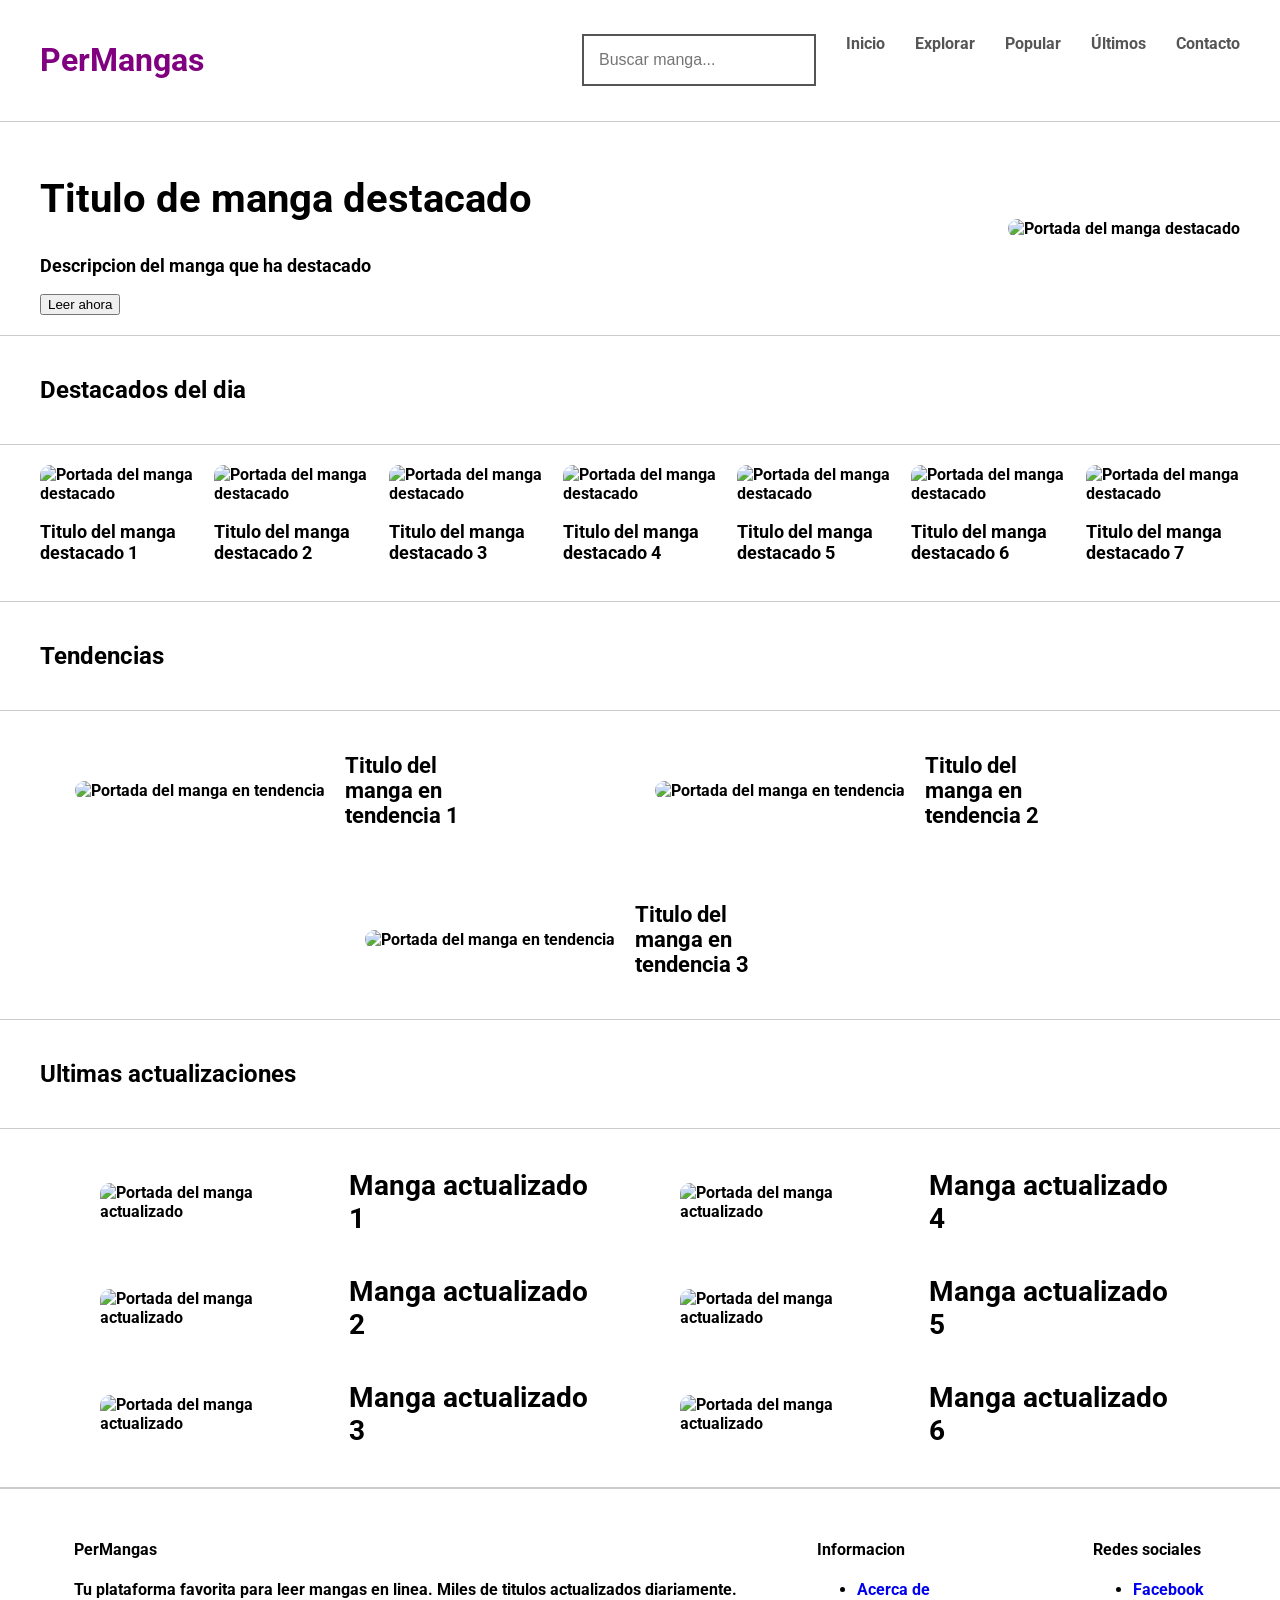
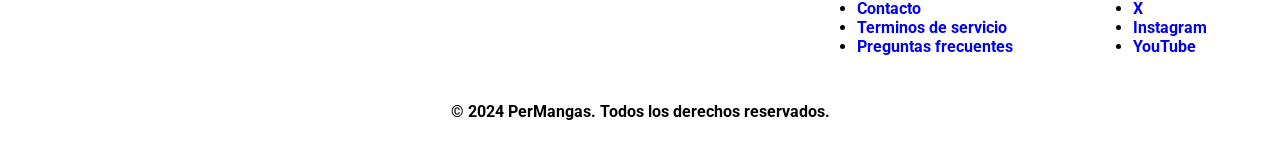
==== index.html @ 2a85d7c9 "initial commit" ====
<!DOCTYPE html>
<html lang="en">
<head>
    <meta charset="UTF-8">
    <meta name="viewport" content="width=device-width, initial-scale=1.0">
    <title>PerMangas</title>
    <link rel="stylesheet" href="style.css">
    <link rel="preconnect" href="https://fonts.googleapis.com">
    <link rel="preconnect" href="https://fonts.gstatic.com" crossorigin>
    <link href="https://fonts.googleapis.com/css2?family=Roboto:ital,wght@0,100..900;1,100..900&display=swap" rel="stylesheet">
</head>
<body>
    <header>
        <div>
            <h1>
                <a href="index.html">PerMangas</a>
            </h1>
        </div>
        <div>
            <nav style="text-align: right;">
                <ul>
                <li><input type="text" placeholder="Buscar manga..."></li>
                <li><a href="index.html">Inicio</a></li>
                <li><a href="explorar.html">Explorar</a></li>
                <li><a href="popular.html">Popular</a></li>
                <li><a href="ultimos.html">Últimos</a></li>
                <li><a href="contacto.html">Contacto</a></li>
            </ul>
        </nav>
    </div>
</header>

<main>

<section class="destacado">
    <div class="destacado-texto">
        <h2>Titulo de manga destacado</h2>
        <p>Descripcion del manga que ha destacado</p>
        <button>Leer ahora</button>
    </div>
    <div class="destacado-imagen">
        <img src="https://imagizer.imageshack.com/img921/3052/houcKw.jpg" alt="Portada del manga destacado">
    </div>
</section>

<section class="destacados-del-dia">
    <div>
        <h2>Destacados del dia</h2>
    </div>
</section>

<section class="mas-destacados">
    <div class="tarjeta-de-manga-destacado">
        <div class="portada-de-manga-destacado">
            <img src="https://imagizer.imageshack.com/img921/3052/houcKw.jpg" alt="Portada del manga destacado">
        </div>
        <div class="titulo-de-manga-destacado">
            <h3>Titulo del manga destacado 1</h3>
        </div>
    </div>
    <div class="tarjeta-de-manga-destacado">
        <div class="portada-de-manga-destacado">
            <img src="https://imagizer.imageshack.com/img921/3052/houcKw.jpg" alt="Portada del manga destacado">
        </div>
        <div class="titulo-de-manga-destacado">
            <h3>Titulo del manga destacado 2</h3>
        </div>
    </div>
    <div class="tarjeta-de-manga-destacado">
        <div class="portada-de-manga-destacado">
            <img src="https://imagizer.imageshack.com/img921/3052/houcKw.jpg" alt="Portada del manga destacado">
        </div>
        <div class="titulo-de-manga-destacado">
            <h3>Titulo del manga destacado 3</h3>
        </div>
    </div>
    <div class="tarjeta-de-manga-destacado">
        <div class="portada-de-manga-destacado">
            <img src="https://imagizer.imageshack.com/img921/3052/houcKw.jpg" alt="Portada del manga destacado">
        </div>
        <div class="titulo-de-manga-destacado">
            <h3>Titulo del manga destacado 4</h3>
        </div>
    </div>
    <div class="tarjeta-de-manga-destacado">
        <div class="portada-de-manga-destacado">
            <img src="https://imagizer.imageshack.com/img921/3052/houcKw.jpg" alt="Portada del manga destacado">
        </div>
        <div class="titulo-de-manga-destacado">
            <h3>Titulo del manga destacado 5</h3>
        </div>
    </div>
    <div class="tarjeta-de-manga-destacado">
        <div class="portada-de-manga-destacado">
            <img src="https://imagizer.imageshack.com/img921/3052/houcKw.jpg" alt="Portada del manga destacado">
        </div>
        <div class="titulo-de-manga-destacado">
            <h3>Titulo del manga destacado 6</h3>
        </div>
    </div>
    <div class="tarjeta-de-manga-destacado">
        <div class="portada-de-manga-destacado">
            <img src="https://imagizer.imageshack.com/img921/3052/houcKw.jpg" alt="Portada del manga destacado">
        </div>
        <div class="titulo-de-manga-destacado">
            <h3>Titulo del manga destacado 7</h3>
        </div>
    </div>
</section>

<section class="tendencias">
    <div>
        <h2>Tendencias</h2>
    </div>
</section>

<section class="mangas-en-tendencia">
    <div class="tarjeta-de-manga-tendencia">
        <div class="portada-de-manga-tendencia">
            <img src="https://imagizer.imageshack.com/img921/3052/houcKw.jpg" alt="Portada del manga en tendencia">
        </div>
        <div class="titulo-de-manga-tendencia">
            <h3>Titulo del manga en tendencia 1</h3>
        </div>
    </div>
    <div class="tarjeta-de-manga-tendencia">
        <div class="portada-de-manga-tendencia">
            <img src="https://imagizer.imageshack.com/img921/3052/houcKw.jpg" alt="Portada del manga en tendencia">
        </div>
        <div class="titulo-de-manga-tendencia">
            <h3>Titulo del manga en tendencia 2</h3>
        </div>
    </div>
    <div class="tarjeta-de-manga-tendencia">
        <div class="portada-de-manga-tendencia">
            <img src="https://imagizer.imageshack.com/img921/3052/houcKw.jpg" alt="Portada del manga en tendencia">
        </div>
        <div class="titulo-de-manga-tendencia">
            <h3>Titulo del manga en tendencia 3</h3>
        </div>
    </div>
</section>

<section class="ultimas-actualizaciones">
    <div>
        <h2>Ultimas actualizaciones</h2>
    </div>
</section>

<section class="mangas-actualizados">

    <div class="columna-1">

        <div class="tarjeta-de-manga-actualizado">
            <div class="portada-de-manga-actualizado">
                <img src="https://imagizer.imageshack.com/img921/3052/houcKw.jpg" alt="Portada del manga actualizado">
            </div>

            <div class="titulo-de-manga-actualizado">
                <h3>Manga actualizado 1</h3>
            </div>
        </div>

        <div class="tarjeta-de-manga-actualizado">
            <div class="portada-de-manga-actualizado">
                <img src="https://imagizer.imageshack.com/img921/3052/houcKw.jpg" alt="Portada del manga actualizado">
            </div>

            <div class="titulo-de-manga-actualizado">
                <h3>Manga actualizado 2</h3>
            </div>
        </div>

        <div class="tarjeta-de-manga-actualizado">
            <div class="portada-de-manga-actualizado">
                <img src="https://imagizer.imageshack.com/img921/3052/houcKw.jpg" alt="Portada del manga actualizado">
            </div>

            <div class="titulo-de-manga-actualizado">
                <h3>Manga actualizado 3</h3>
            </div>
        </div>

    </div>

    <div class="columna-2">

        <div class="tarjeta-de-manga-actualizado">
            <div class="portada-de-manga-actualizado">
                <img src="https://imagizer.imageshack.com/img921/3052/houcKw.jpg" alt="Portada del manga actualizado">
            </div>

            <div class="titulo-de-manga-actualizado">
                <h3>Manga actualizado 4</h3>
            </div>
        </div>

        <div class="tarjeta-de-manga-actualizado">
            <div class="portada-de-manga-actualizado">
                <img src="https://imagizer.imageshack.com/img921/3052/houcKw.jpg" alt="Portada del manga actualizado">
            </div>

            <div class="titulo-de-manga-actualizado">
                <h3>Manga actualizado 5</h3>
            </div>
        </div>

        <div class="tarjeta-de-manga-actualizado">
            <div class="portada-de-manga-actualizado">
                <img src="https://imagizer.imageshack.com/img921/3052/houcKw.jpg" alt="Portada del manga actualizado">
            </div>

            <div class="titulo-de-manga-actualizado">
                <h3>Manga actualizado 6</h3>
            </div>
        </div>

    </div>

</section>

</main>

<footer class="footer">

    <div class="footer-contenido">

        <div class="columna-de-footer">
            <div class="footer-logo">
                <h4>PerMangas</h4>
                <p>Tu plataforma favorita para leer mangas en linea. Miles de titulos actualizados diariamente.</p>
            </div>
        </div>

        <div class="columna-de-enlaces">
            <div class="footer-enlaces">
                <h4>Informacion</h4>

                <ul class="contenido-de-footer-1">
                    <li><a href="contacto.html">Acerca de</a></li>
                    <li><a href="contacto.html">Contacto</a></li>
                    <li><a href="#">Terminos de servicio</a></li>
                    <li><a href="#">Preguntas frecuentes</a></li>
                </ul>
            </div>
        </div>

        <div class="columna-de-redes-sociales">
            <div class="footer-redes-sociales">
                <h4>Redes sociales</h4>

                <ul class="contenido-de-footer-2">
                    <li><a href="#">Facebook</a></li>
                    <li><a href="#">X</a></li>
                    <li><a href="#">Instagram</a></li>
                    <li><a href="#">YouTube</a></li>
                </ul>
            </div>
        </div>

    </div>

    <div class="copyright">
        <p>&copy; 2024 PerMangas. Todos los derechos reservados.</p>
    </div>

</footer>
</body>
</html>
---- style.css ----
body {
    margin: 0;

    font-family: "Roboto", sans-serif;
    font-optical-sizing: auto;
    font-weight: 700;
    font-style: normal;
    }

header {
    display: flex;
    justify-content: space-between;
    align-items: center;
    padding: 20px 40px;
    background-color: white;
    border-bottom: 1px solid #ccc;
    }

h1 a {
    text-decoration: none;        
    color: purple;
    margin: 0;
    }

nav ul{
    display: flex;
    gap: 30px;
    list-style: none;
    margin: 0;
    padding: 0;
    }

nav a{
    text-decoration: none;
    color: #555;
    font-weight: bold;
    }

nav a:hover{
    color: purple;
}

.destacado {
    display: flex;
    justify-content: space-between;
    align-items: center;
    padding: 20px 40px;
    border-bottom: 1px solid #ccc;
}

.destacado-texto{
    width: 50%;
}

.destacado-texto h2{
    font-size: 40px;
    color: rgb(0, 0, 0);
}

.destacado-texto p{
    color: black;
    font-size: 18px;
}

.destacado-imagen img{
    width: 300px;
    border-radius: 10px;
}

.destacados-del-dia {
    display: flex;
    padding: 20px 40px;
    border-bottom: 1px solid #ccc;
}

.mas-destacados {
    display: flex;
    justify-content: center;
    gap: 20px;
    padding: 20px 40px;
    border-bottom: 1px solid #ccc;
}

.portada-de-manga-destacado img{
    width: 250px;
    border-radius: 10px;
}

.titulo-de-manga-destacado h3 {
    font-size: 18px;
    color: black;
}

.tarjeta-de-manga-destacado {
    width: 300px;
}

.tendencias {
    display: flex;
    gap: 20px;
    padding: 20px 40px;
    border-bottom: 1px solid #ccc;
}

.mangas-en-tendencia {
    display: flex;
    justify-content: center;
    gap: 30px;
    flex-wrap: wrap;
    padding: 20px;
    border-bottom: 1px solid #ccc;
}

.tarjeta-de-manga-tendencia{
    display: flex;
    align-items: center;
    gap: 20px;
    width: 550px;
}

.portada-de-manga-tendencia img{
    width: 350px;
    border-radius: 10px;
}

.titulo-de-manga-tendencia{
    width: 150px;
}

.titulo-de-manga-tendencia h3{
    font-size: 22px;
}

.ultimas-actualizaciones {
    display: flex;
    gap: 20px;
    padding: 20px 40px;
    border-bottom: 1px solid #ccc;
}

.mangas-actualizados {
    display: flex;
    justify-content: center;
    gap: 80px;
    padding: 40px;
    border-bottom: 1px solid #ccc;
}

.columna-1,
.columna-2 {
    display: flex;
    flex-direction: column;
    gap: 40px;
}

.tarjeta-de-manga-actualizado {
    display: flex;
    align-items: center;
    gap: 20px;
    width: 500px;
}

.portada-de-manga-actualizado img {
    width: 220px;
    border-radius: 10px;
}

.titulo-de-manga-actualizado h3 {
    font-size: 28px;
    margin: 0;
}

footer {
    padding: 30px;
    background-color: white;
    border-top: 1px solid #ccc;
}

.footer-contenido {
    display: flex;
    justify-content: center;
    gap: 80px;
}

.contenido-de-footer-1 a,
.contenido-de-footer-2 a {
    text-decoration: none;
}

.copyright {
    text-align: center;
    margin-top: 30px;
}

.explorar {
    display: flex;
    gap: 20px;
    padding: 20px 40px;
    border-bottom: 1px solid #ccc;
}

.barra-de-filtros {
    display: flex;
    justify-content: space-between;
    align-items: center;
    padding: 20px 40px;
    background-color: white;
    border-bottom: 1px solid #ccc;
}

.filtros ul {
    display: flex;
    align-items: center;
    gap: 20px;
    list-style: none;
    margin: 0;
    padding: 0;
}

.titulo-del-genero h2 {
    display: flex;
    font-size: 28px;
    color: black;
    margin: 0;
    padding: 20px 40px;
}

.mangas-populares {
    display: flex;
    justify-content: center;
    gap: 80px;
    padding: 40px;
    border-bottom: 1px solid #ccc;
}

.columna-1,
.columna-2 {
    display: flex;
    flex-direction: column;
    gap: 40px;
}

.tarjeta-de-manga-popular {
    display: flex;
    align-items: center;
    gap: 20px;
    width: 500px;
    position: relative;
}

.numero-popular {
    position: absolute;
    top: -10px;
    left: -10px;
    width: 40px;
    height: 40px;
    background-color: white;
    border: 2px solid #000;
    border-radius: 50%;
    display: flex;
    justify-content: center;
    align-items: center;

    font-weight: bold;
}

.portada-de-manga-popular img {
    width: 220px;
    border-radius: 10px;
}

.titulo-de-manga-popular h3 {
    font-size: 28px;
    margin: 0;
}

.portada-popular {
    display: flex;
    justify-content: space-between;
    align-items: center;
    padding: 20px 40px;
    background-color: white;
    border-bottom: 1px solid #ccc;

}

.populares {
    display: flex;
    justify-content: center;
    gap: 80px;
    padding: 20px 40px;
    border-bottom: 1px solid #ccc;
}

.titulo-descubrimiento h2 {
    font-size: 28px;
    color: black;
    margin: 0;
    padding: 20px 40px;
}

.titulo-descubrimiento h3 {
    font-size: 28px;
    color: black;
    margin: 0;
    padding: 20px 40px;
}

.descubrimiento {
    display: flex;
    justify-content: center;
    gap: 60px;
    padding: 20px 40px;
}

.columna-de-descubrimiento-1,
.columna-de-descubrimiento-2,
.columna-de-descubrimiento-3,
.columna-de-descubrimiento-4 {
    display: flex;
    flex-direction: column;
    gap: 40px;
}

.tarjeta-de-descubrimiento {
    display: flex;
    flex-direction: column;
    align-items: center;
    gap: 10px;
}

.portada-de-manga-recomendado img {
    width: 300px;
    border-radius: 10px;
}

.titulo-de-recomendado h3 {
    text-align: center;
    font-size: 20px;
    margin: 0;
}

.portada-de-ultimos-agregados {
    display: flex;
    justify-content: space-between;
    align-items: center;
    padding: 20px 40px;
    background-color: white;
    border-bottom: 1px solid #ccc;
}

.barra-de-fechas {
    display: flex;
    justify-content: center;
    align-items: center;
    padding: 20px 40px;
    background-color: white;
    border-bottom: 1px solid #ccc;
}

.mangas-actualizados {
    display: flex;
    justify-content: center;
    gap: 80px;
    padding: 40px;
    border-bottom: 1px solid #ccc;
}

.columna-de-actualizados-1,
.columna-de-actualizados-2 {
    display: flex;
    flex-direction: column;
    gap: 40px;
}

.tarjeta-de-manga-actualizado {
    display: flex;
    align-items: center;
    gap: 20px;
    width: 500px;
    position: relative;
}

.calendario {
    padding: 40px;
    border-bottom: 1px solid #ccc;
}

.calendario h2 {
    margin-bottom: 20px;
}

table {
    width: 100%;
    border-collapse: collapse;
}

th,
td {
    border: 2px solid black;
    padding: 10px;
    text-align: center;
}

th {
    background-color: #f5f5f5;
}

.titulo-de-portada-de-novela {
    display: flex;
    justify-content: space-between;
    align-items: center;
    padding: 20px 40px;
    background-color: white;
    border-bottom: 1px solid #ccc;
}

.novelas-ligeras {
    display: flex;
    justify-content: center;
    gap: 20px;
    padding: 20px 40px;
    border-bottom: 1px solid #ccc;
}

.tarjeta-de-novela {
    width: 300px;
    border-radius: 10px;
}

.portada-de-novela img {
    width: 100%;
    border-radius: 10px;
}

.titulo-de-novela h3 {
    text-align: center;
    font-size: 20px;
    margin: 0;
}

.portada-sobre-la-pagnia {
    padding: 40px;
    border-bottom: 1px solid #ccc;
    background-color: white;
}

.titulo-de-la-portada-sobre-la-pagina h2 {
    font-size: 36px;
    margin-bottom: 10px;
}

.titulo-de-la-portada-sobre-la-pagina h3 {
    font-size: 24px;
    font-weight: normal;
    color: #555;
}

.sobre-la-pagina {
    display: flex;
    justify-content: space-between;
    align-items: flex-start;
    gap: 40px;
    padding: 40px;
    border-bottom: 1px solid #ccc;
}

.texto-sobre-la-pagina {
    width: 70%;
}

.texto-sobre-la-pagina h2 {
    margin-bottom: 20px;
}

.texto-sobre-la-pagina p {
    line-height: 1.8;
    font-size: 18px;
}

.razon-de-la-pagina {
    width: 30%;
    border: 2px solid #ccc;
    padding: 20px;
    background-color: white;
}

.razon-de-la-pagina h2 {
    margin-bottom: 20px;
}

.razon-de-la-pagina ul {
    padding-left: 20px;
}

.razon-de-la-pagina li {
    margin-bottom: 10px;
}

.contacto {
    max-width: 900px;
    margin: 40px auto;
    padding: 40px;
    border: 1px solid #ccc;
    background-color: white;
}

.contacto h2 {
    text-align: center;
    margin-bottom: 40px;
}

/* tarjetas superiores */

.informacion-contacto {
    display: flex;
    justify-content: space-between;
    gap: 40px;
    margin-bottom: 40px;
}

.tarjeta-contacto {
    flex: 1;
    border: 2px solid #555;
    padding: 20px;
}

/* formulario */

.formulario-contacto {
    display: flex;
    flex-direction: column;
    gap: 30px;
}

.fila-formulario {
    display: flex;
    gap: 30px;
}

.grupo-input {
    display: flex;
    flex-direction: column;
    gap: 10px;
    flex: 1;
}

input,
select,
textarea {
    padding: 15px;
    border: 2px solid #555;
    font-size: 16px;
}

textarea {
    height: 250px;
    resize: none;
}
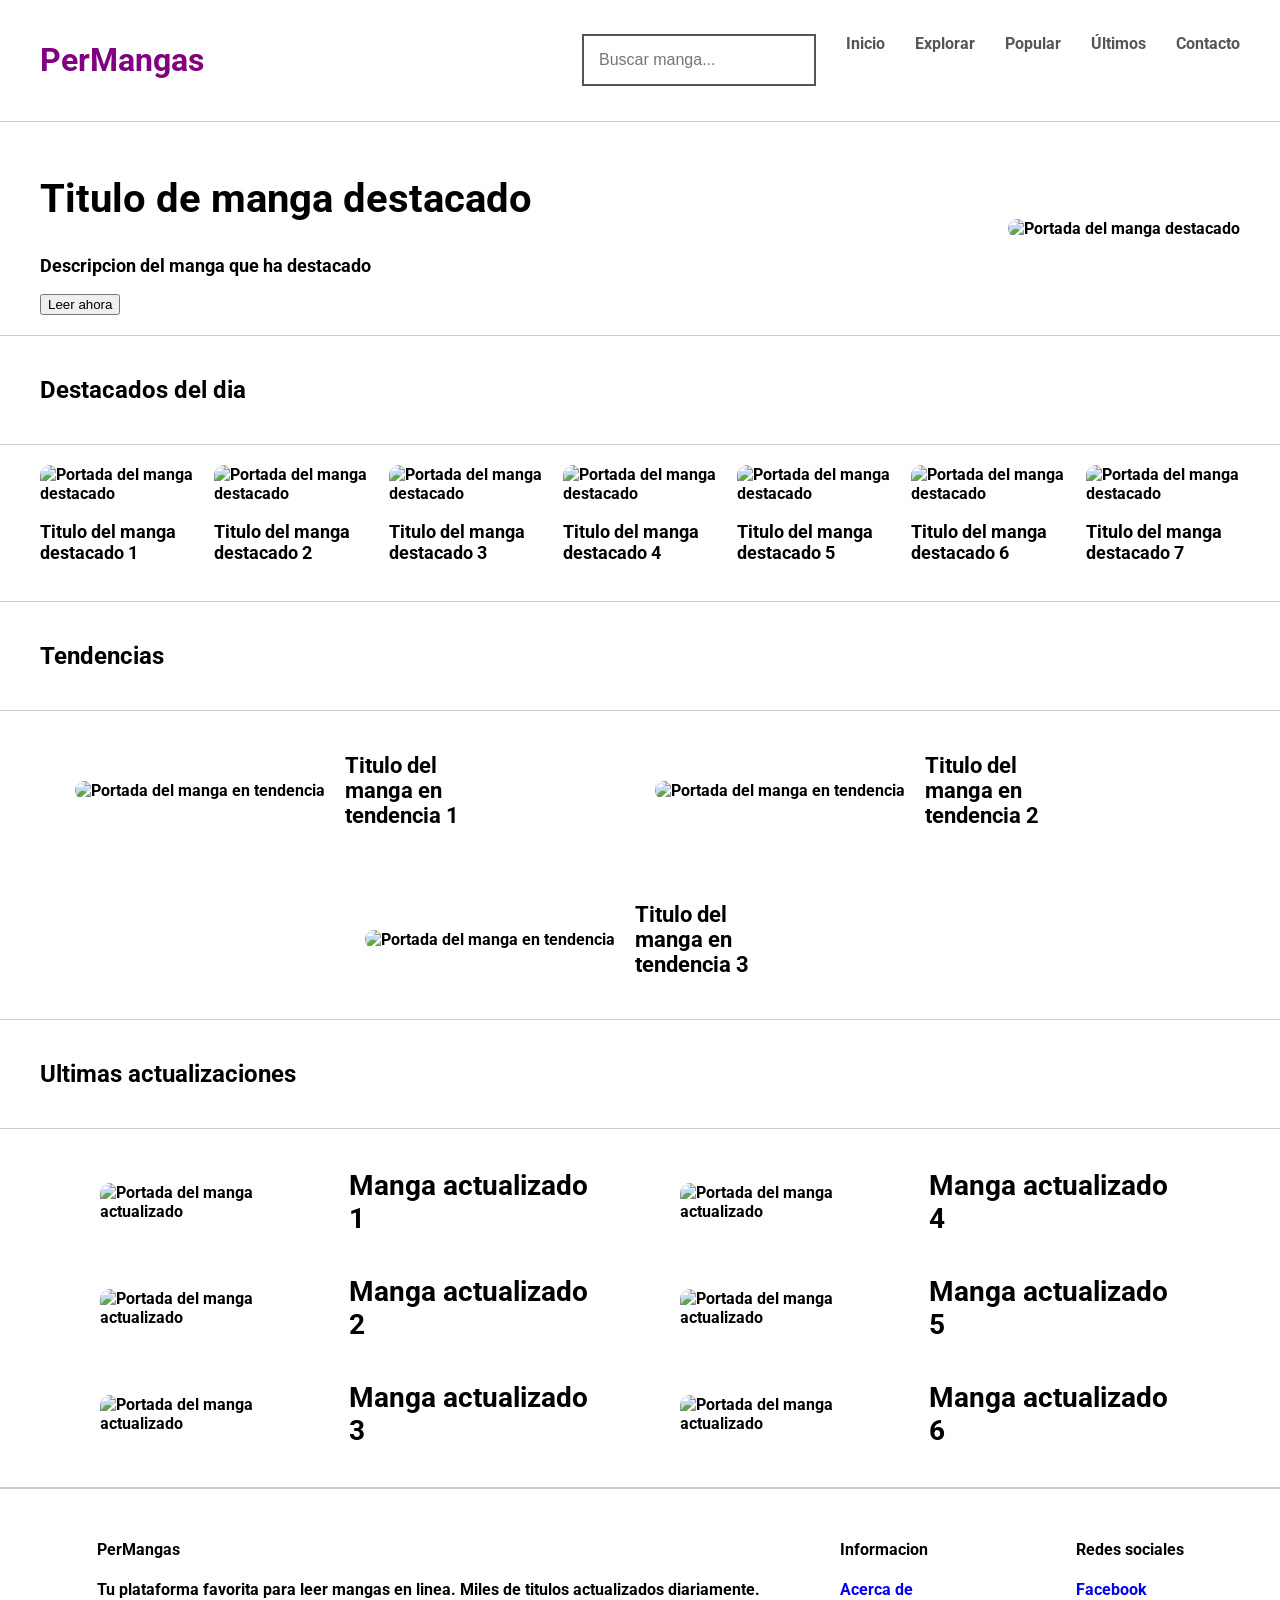
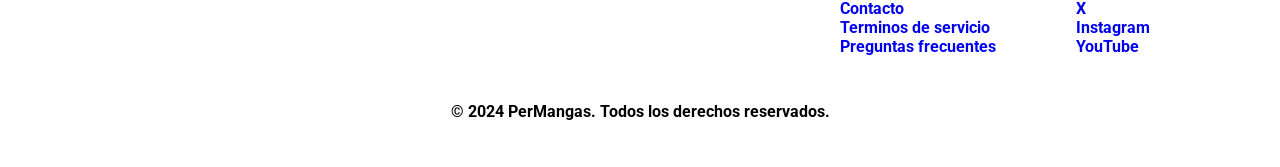
==== commit 57a36b30: "initial commit" ====
--- a/index.html
+++ b/index.html
@@ -1,5 +1,5 @@
 <!DOCTYPE html>
-<html lang="en">
+<html lang="es">
 <head>
     <meta charset="UTF-8">
     <meta name="viewport" content="width=device-width, initial-scale=1.0">
--- a/style.css
+++ b/style.css
@@ -180,7 +180,15 @@
     display: flex;
     justify-content: center;
     gap: 80px;
-}
+    list-style: none;
+}
+
+.contenido-de-footer-1,
+.contenido-de-footer-2 {
+    list-style: none;
+    padding: 0;
+}
+
 
 .contenido-de-footer-1 a,
 .contenido-de-footer-2 a {
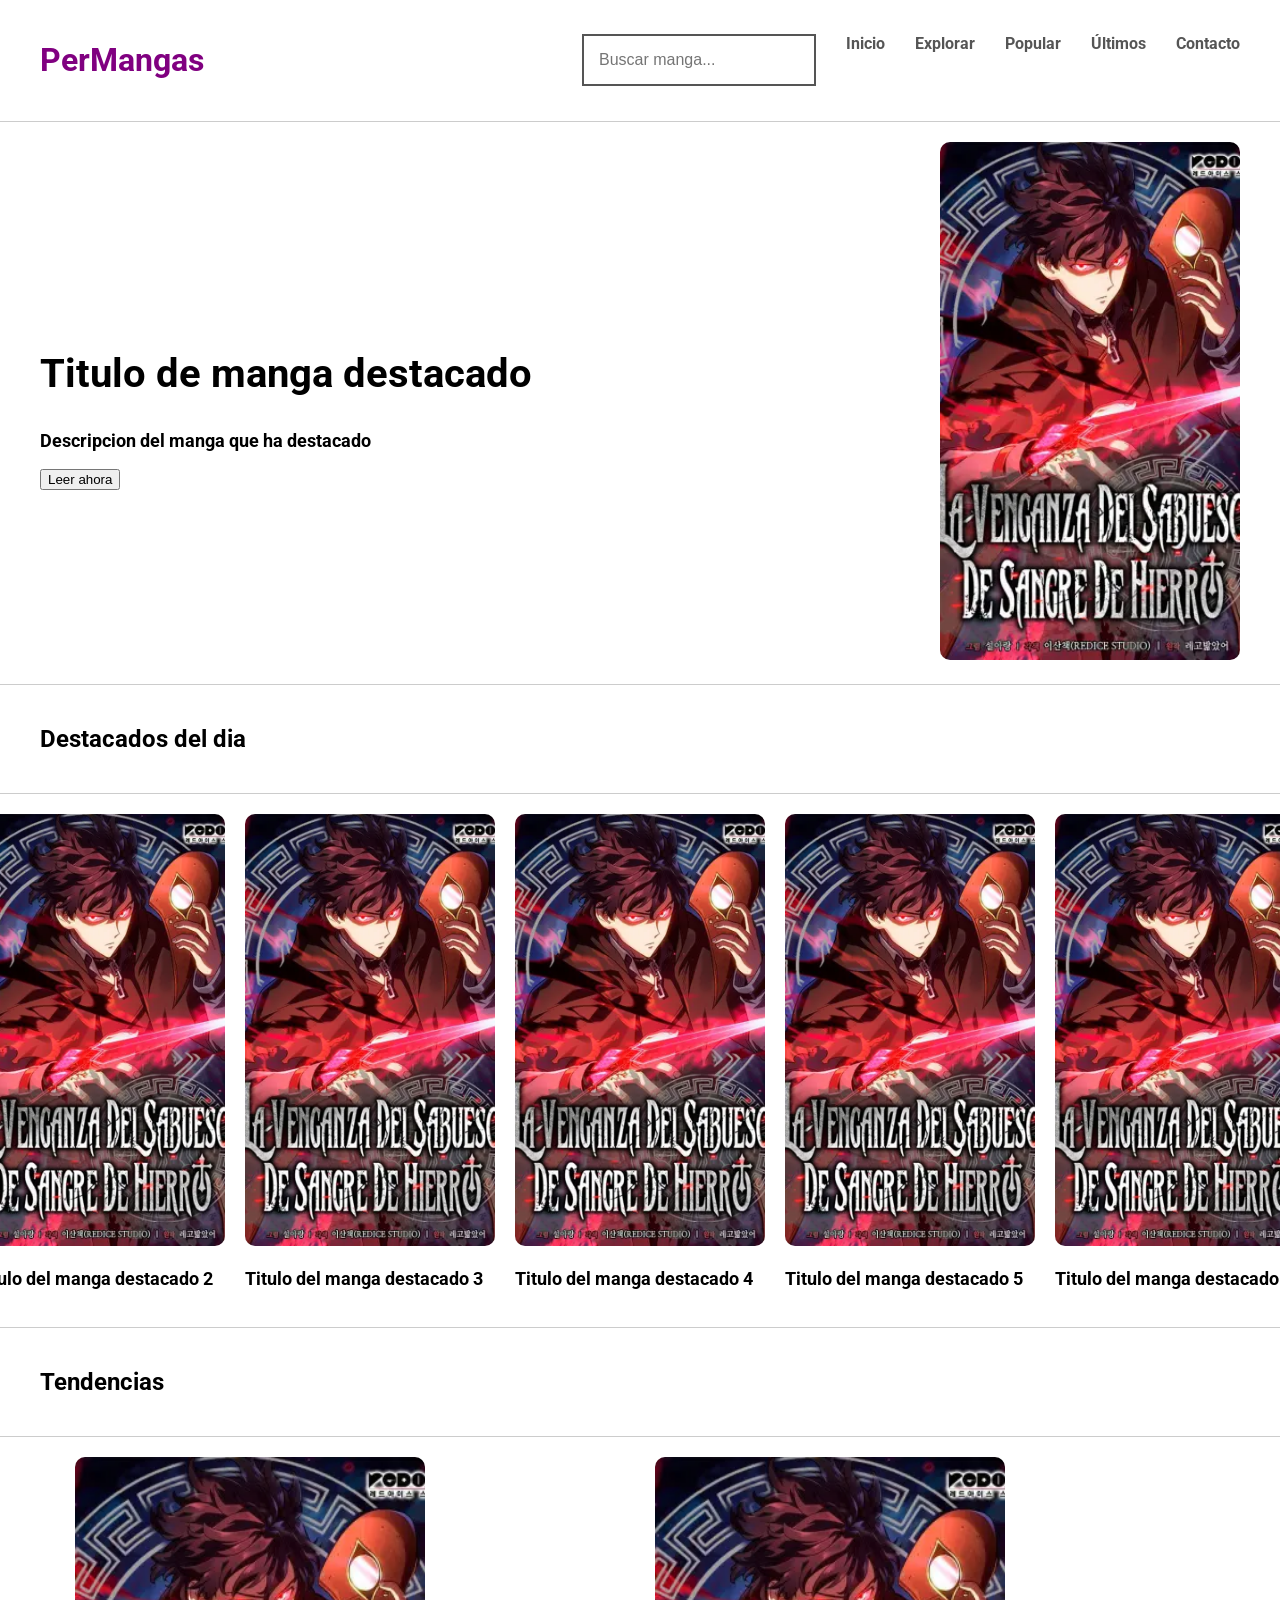
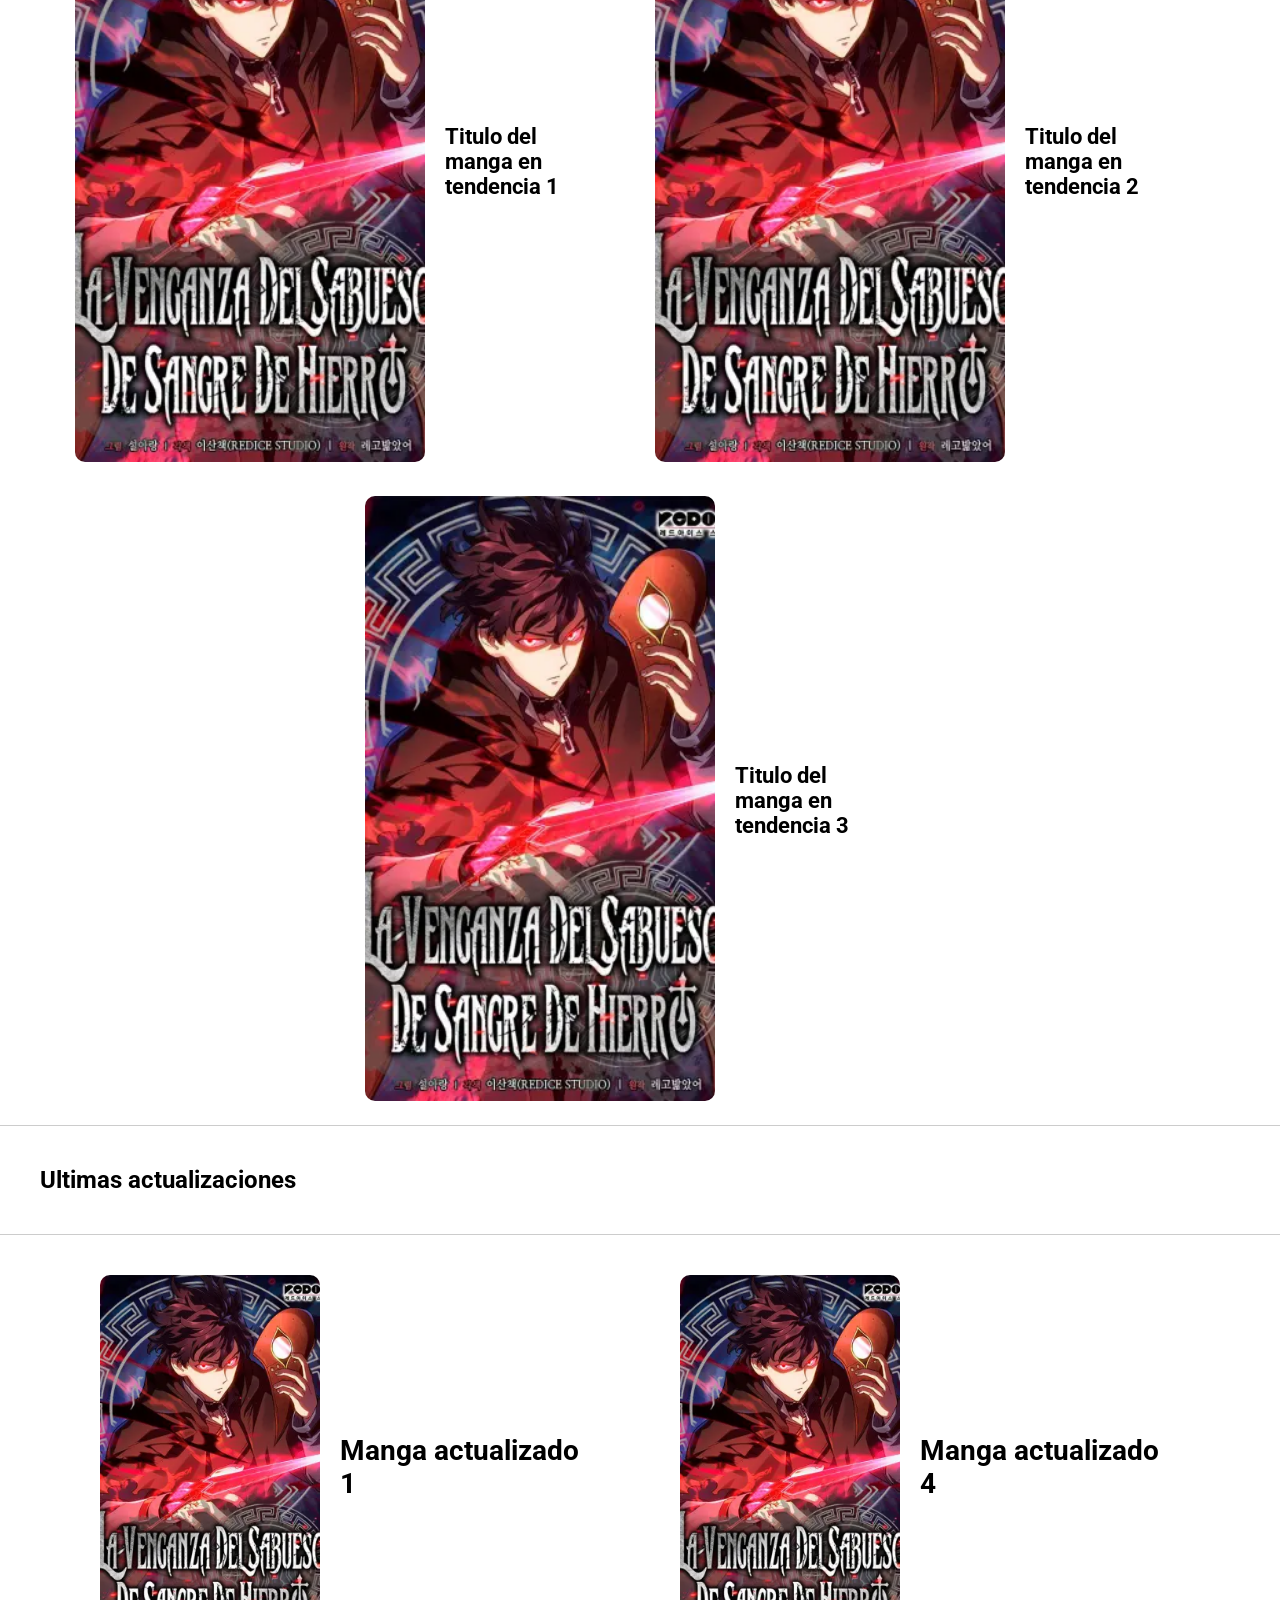
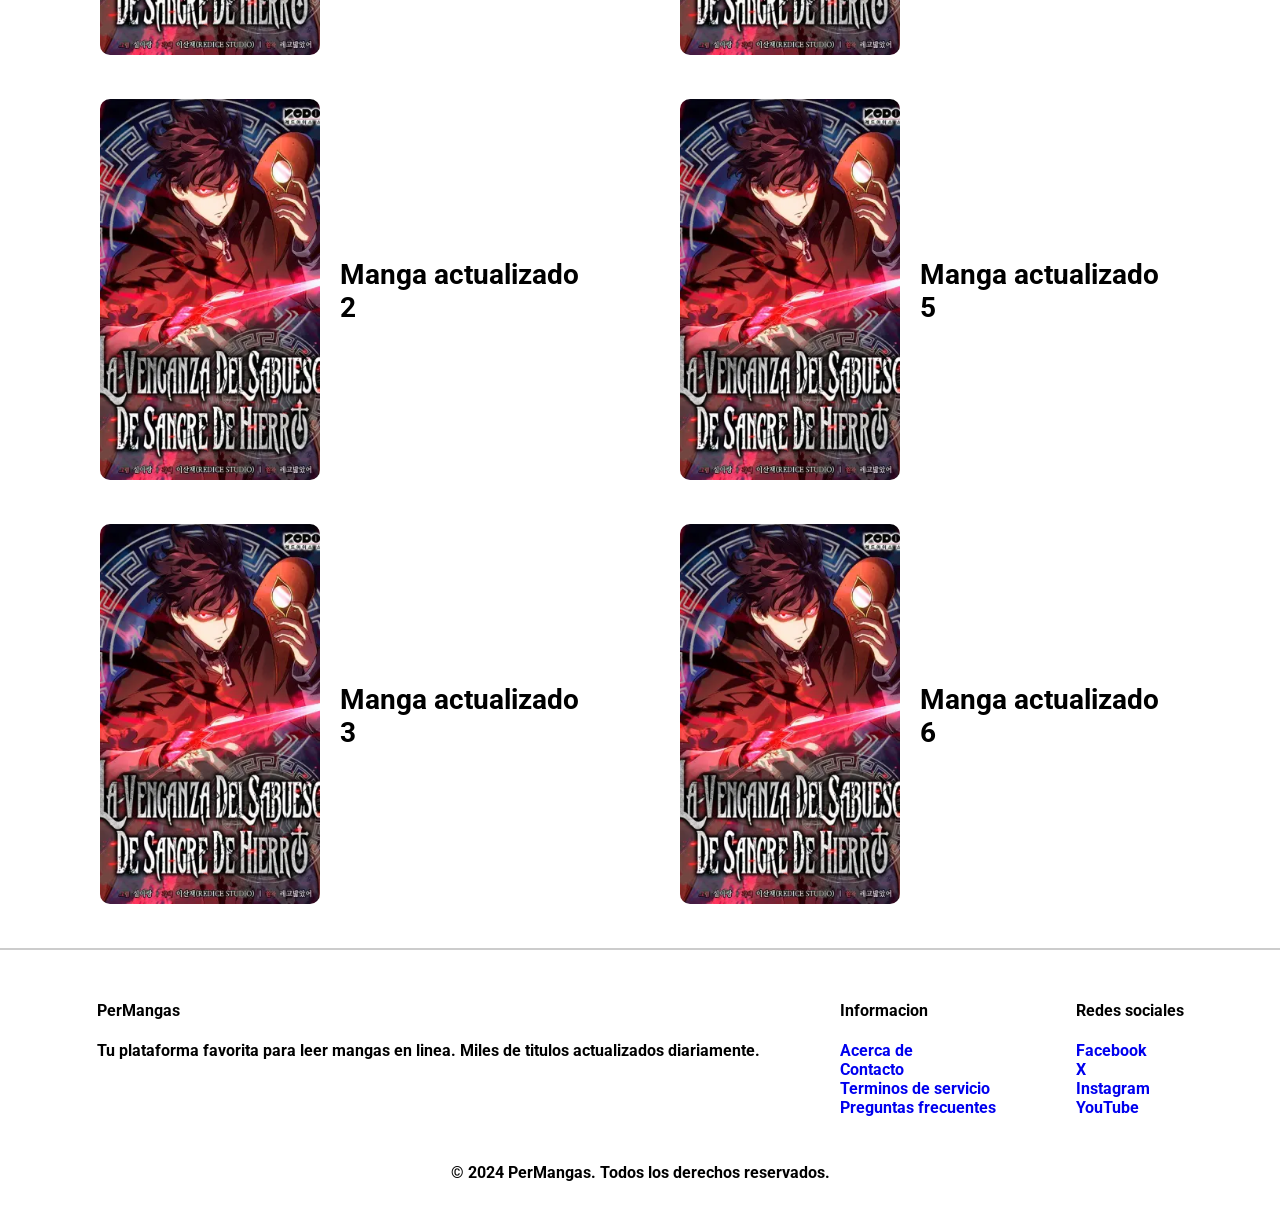
==== commit 744ccc98: "initial commit" ====
--- a/index.html
+++ b/index.html
@@ -4,7 +4,7 @@
     <meta charset="UTF-8">
     <meta name="viewport" content="width=device-width, initial-scale=1.0">
     <title>PerMangas</title>
-    <link rel="stylesheet" href="style.css">
+    <link rel="stylesheet" href="style/style.css">
     <link rel="preconnect" href="https://fonts.googleapis.com">
     <link rel="preconnect" href="https://fonts.gstatic.com" crossorigin>
     <link href="https://fonts.googleapis.com/css2?family=Roboto:ital,wght@0,100..900;1,100..900&display=swap" rel="stylesheet">
@@ -39,7 +39,7 @@
         <button>Leer ahora</button>
     </div>
     <div class="destacado-imagen">
-        <img src="https://imagizer.imageshack.com/img921/3052/houcKw.jpg" alt="Portada del manga destacado">
+        <img src="imagenes/vikir.webp" alt="Portada del manga destacado">
     </div>
 </section>
 
@@ -52,7 +52,7 @@
 <section class="mas-destacados">
     <div class="tarjeta-de-manga-destacado">
         <div class="portada-de-manga-destacado">
-            <img src="https://imagizer.imageshack.com/img921/3052/houcKw.jpg" alt="Portada del manga destacado">
+            <img src="imagenes/vikir.webp" alt="Portada del manga destacado">
         </div>
         <div class="titulo-de-manga-destacado">
             <h3>Titulo del manga destacado 1</h3>
@@ -60,7 +60,7 @@
     </div>
     <div class="tarjeta-de-manga-destacado">
         <div class="portada-de-manga-destacado">
-            <img src="https://imagizer.imageshack.com/img921/3052/houcKw.jpg" alt="Portada del manga destacado">
+            <img src="imagenes/vikir.webp" alt="Portada del manga destacado">
         </div>
         <div class="titulo-de-manga-destacado">
             <h3>Titulo del manga destacado 2</h3>
@@ -68,7 +68,7 @@
     </div>
     <div class="tarjeta-de-manga-destacado">
         <div class="portada-de-manga-destacado">
-            <img src="https://imagizer.imageshack.com/img921/3052/houcKw.jpg" alt="Portada del manga destacado">
+            <img src="imagenes/vikir.webp" alt="Portada del manga destacado">
         </div>
         <div class="titulo-de-manga-destacado">
             <h3>Titulo del manga destacado 3</h3>
@@ -76,7 +76,7 @@
     </div>
     <div class="tarjeta-de-manga-destacado">
         <div class="portada-de-manga-destacado">
-            <img src="https://imagizer.imageshack.com/img921/3052/houcKw.jpg" alt="Portada del manga destacado">
+            <img src="imagenes/vikir.webp" alt="Portada del manga destacado">
         </div>
         <div class="titulo-de-manga-destacado">
             <h3>Titulo del manga destacado 4</h3>
@@ -84,7 +84,7 @@
     </div>
     <div class="tarjeta-de-manga-destacado">
         <div class="portada-de-manga-destacado">
-            <img src="https://imagizer.imageshack.com/img921/3052/houcKw.jpg" alt="Portada del manga destacado">
+            <img src="imagenes/vikir.webp" alt="Portada del manga destacado">
         </div>
         <div class="titulo-de-manga-destacado">
             <h3>Titulo del manga destacado 5</h3>
@@ -92,7 +92,7 @@
     </div>
     <div class="tarjeta-de-manga-destacado">
         <div class="portada-de-manga-destacado">
-            <img src="https://imagizer.imageshack.com/img921/3052/houcKw.jpg" alt="Portada del manga destacado">
+            <img src="imagenes/vikir.webp" alt="Portada del manga destacado">
         </div>
         <div class="titulo-de-manga-destacado">
             <h3>Titulo del manga destacado 6</h3>
@@ -100,7 +100,7 @@
     </div>
     <div class="tarjeta-de-manga-destacado">
         <div class="portada-de-manga-destacado">
-            <img src="https://imagizer.imageshack.com/img921/3052/houcKw.jpg" alt="Portada del manga destacado">
+            <img src="imagenes/vikir.webp" alt="Portada del manga destacado">
         </div>
         <div class="titulo-de-manga-destacado">
             <h3>Titulo del manga destacado 7</h3>
@@ -117,7 +117,7 @@
 <section class="mangas-en-tendencia">
     <div class="tarjeta-de-manga-tendencia">
         <div class="portada-de-manga-tendencia">
-            <img src="https://imagizer.imageshack.com/img921/3052/houcKw.jpg" alt="Portada del manga en tendencia">
+            <img src="imagenes/vikir.webp" alt="Portada del manga en tendencia">
         </div>
         <div class="titulo-de-manga-tendencia">
             <h3>Titulo del manga en tendencia 1</h3>
@@ -125,7 +125,7 @@
     </div>
     <div class="tarjeta-de-manga-tendencia">
         <div class="portada-de-manga-tendencia">
-            <img src="https://imagizer.imageshack.com/img921/3052/houcKw.jpg" alt="Portada del manga en tendencia">
+            <img src="imagenes/vikir.webp" alt="Portada del manga en tendencia">
         </div>
         <div class="titulo-de-manga-tendencia">
             <h3>Titulo del manga en tendencia 2</h3>
@@ -133,7 +133,7 @@
     </div>
     <div class="tarjeta-de-manga-tendencia">
         <div class="portada-de-manga-tendencia">
-            <img src="https://imagizer.imageshack.com/img921/3052/houcKw.jpg" alt="Portada del manga en tendencia">
+            <img src="imagenes/vikir.webp" alt="Portada del manga en tendencia">
         </div>
         <div class="titulo-de-manga-tendencia">
             <h3>Titulo del manga en tendencia 3</h3>
@@ -153,7 +153,7 @@
 
         <div class="tarjeta-de-manga-actualizado">
             <div class="portada-de-manga-actualizado">
-                <img src="https://imagizer.imageshack.com/img921/3052/houcKw.jpg" alt="Portada del manga actualizado">
+                <img src="imagenes/vikir.webp" alt="Portada del manga actualizado">
             </div>
 
             <div class="titulo-de-manga-actualizado">
@@ -163,7 +163,7 @@
 
         <div class="tarjeta-de-manga-actualizado">
             <div class="portada-de-manga-actualizado">
-                <img src="https://imagizer.imageshack.com/img921/3052/houcKw.jpg" alt="Portada del manga actualizado">
+                <img src="imagenes/vikir.webp" alt="Portada del manga actualizado">
             </div>
 
             <div class="titulo-de-manga-actualizado">
@@ -173,7 +173,7 @@
 
         <div class="tarjeta-de-manga-actualizado">
             <div class="portada-de-manga-actualizado">
-                <img src="https://imagizer.imageshack.com/img921/3052/houcKw.jpg" alt="Portada del manga actualizado">
+                <img src="imagenes/vikir.webp" alt="Portada del manga actualizado">
             </div>
 
             <div class="titulo-de-manga-actualizado">
@@ -187,7 +187,7 @@
 
         <div class="tarjeta-de-manga-actualizado">
             <div class="portada-de-manga-actualizado">
-                <img src="https://imagizer.imageshack.com/img921/3052/houcKw.jpg" alt="Portada del manga actualizado">
+                <img src="imagenes/vikir.webp" alt="Portada del manga actualizado">
             </div>
 
             <div class="titulo-de-manga-actualizado">
@@ -197,7 +197,7 @@
 
         <div class="tarjeta-de-manga-actualizado">
             <div class="portada-de-manga-actualizado">
-                <img src="https://imagizer.imageshack.com/img921/3052/houcKw.jpg" alt="Portada del manga actualizado">
+                <img src="imagenes/vikir.webp" alt="Portada del manga actualizado">
             </div>
 
             <div class="titulo-de-manga-actualizado">
@@ -207,7 +207,7 @@
 
         <div class="tarjeta-de-manga-actualizado">
             <div class="portada-de-manga-actualizado">
-                <img src="https://imagizer.imageshack.com/img921/3052/houcKw.jpg" alt="Portada del manga actualizado">
+                <img src="imagenes/vikir.webp" alt="Portada del manga actualizado">
             </div>
 
             <div class="titulo-de-manga-actualizado">
--- a/style/style.css
+++ b/style/style.css
@@ -0,0 +1,567 @@
+body {
+    margin: 0;
+
+    font-family: "Roboto", sans-serif;
+    font-optical-sizing: auto;
+    font-weight: 700;
+    font-style: normal;
+    }
+
+header {
+    display: flex;
+    justify-content: space-between;
+    align-items: center;
+    padding: 20px 40px;
+    background-color: white;
+    border-bottom: 1px solid #ccc;
+    }
+
+h1 a {
+    text-decoration: none;        
+    color: purple;
+    margin: 0;
+    }
+
+nav ul{
+    display: flex;
+    gap: 30px;
+    list-style: none;
+    margin: 0;
+    padding: 0;
+    }
+
+nav a{
+    text-decoration: none;
+    color: #555;
+    font-weight: bold;
+    }
+
+nav a:hover{
+    color: purple;
+}
+
+.destacado {
+    display: flex;
+    justify-content: space-between;
+    align-items: center;
+    padding: 20px 40px;
+    border-bottom: 1px solid #ccc;
+}
+
+.destacado-texto{
+    width: 50%;
+}
+
+.destacado-texto h2{
+    font-size: 40px;
+    color: rgb(0, 0, 0);
+}
+
+.destacado-texto p{
+    color: black;
+    font-size: 18px;
+}
+
+.destacado-imagen img{
+    width: 300px;
+    border-radius: 10px;
+}
+
+.destacados-del-dia {
+    display: flex;
+    padding: 20px 40px;
+    border-bottom: 1px solid #ccc;
+}
+
+.mas-destacados {
+    display: flex;
+    justify-content: center;
+    gap: 20px;
+    padding: 20px 40px;
+    border-bottom: 1px solid #ccc;
+}
+
+.portada-de-manga-destacado img{
+    width: 250px;
+    border-radius: 10px;
+}
+
+.titulo-de-manga-destacado h3 {
+    font-size: 18px;
+    color: black;
+}
+
+.tarjeta-de-manga-destacado {
+    width: 300px;
+}
+
+.tendencias {
+    display: flex;
+    gap: 20px;
+    padding: 20px 40px;
+    border-bottom: 1px solid #ccc;
+}
+
+.mangas-en-tendencia {
+    display: flex;
+    justify-content: center;
+    gap: 30px;
+    flex-wrap: wrap;
+    padding: 20px;
+    border-bottom: 1px solid #ccc;
+}
+
+.tarjeta-de-manga-tendencia{
+    display: flex;
+    align-items: center;
+    gap: 20px;
+    width: 550px;
+}
+
+.portada-de-manga-tendencia img{
+    width: 350px;
+    border-radius: 10px;
+}
+
+.titulo-de-manga-tendencia{
+    width: 150px;
+}
+
+.titulo-de-manga-tendencia h3{
+    font-size: 22px;
+}
+
+.ultimas-actualizaciones {
+    display: flex;
+    gap: 20px;
+    padding: 20px 40px;
+    border-bottom: 1px solid #ccc;
+}
+
+.mangas-actualizados {
+    display: flex;
+    justify-content: center;
+    gap: 80px;
+    padding: 40px;
+    border-bottom: 1px solid #ccc;
+}
+
+.columna-1,
+.columna-2 {
+    display: flex;
+    flex-direction: column;
+    gap: 40px;
+}
+
+.tarjeta-de-manga-actualizado {
+    display: flex;
+    align-items: center;
+    gap: 20px;
+    width: 500px;
+}
+
+.portada-de-manga-actualizado img {
+    width: 220px;
+    border-radius: 10px;
+}
+
+.titulo-de-manga-actualizado h3 {
+    font-size: 28px;
+    margin: 0;
+}
+
+footer {
+    padding: 30px;
+    background-color: white;
+    border-top: 1px solid #ccc;
+}
+
+.footer-contenido {
+    display: flex;
+    justify-content: center;
+    gap: 80px;
+    list-style: none;
+}
+
+.contenido-de-footer-1,
+.contenido-de-footer-2 {
+    list-style: none;
+    padding: 0;
+}
+
+
+.contenido-de-footer-1 a,
+.contenido-de-footer-2 a {
+    text-decoration: none;
+}
+
+.copyright {
+    text-align: center;
+    margin-top: 30px;
+}
+
+.explorar {
+    display: flex;
+    gap: 20px;
+    padding: 20px 40px;
+    border-bottom: 1px solid #ccc;
+}
+
+.barra-de-filtros {
+    display: flex;
+    justify-content: space-between;
+    align-items: center;
+    padding: 20px 40px;
+    background-color: white;
+    border-bottom: 1px solid #ccc;
+}
+
+.filtros ul {
+    display: flex;
+    align-items: center;
+    gap: 20px;
+    list-style: none;
+    margin: 0;
+    padding: 0;
+}
+
+.titulo-del-genero h2 {
+    display: flex;
+    font-size: 28px;
+    color: black;
+    margin: 0;
+    padding: 20px 40px;
+}
+
+.mangas-populares {
+    display: flex;
+    justify-content: center;
+    gap: 80px;
+    padding: 40px;
+    border-bottom: 1px solid #ccc;
+}
+
+.columna-1,
+.columna-2 {
+    display: flex;
+    flex-direction: column;
+    gap: 40px;
+}
+
+.tarjeta-de-manga-popular {
+    display: flex;
+    align-items: center;
+    gap: 20px;
+    width: 500px;
+    position: relative;
+}
+
+.numero-popular {
+    position: absolute;
+    top: -10px;
+    left: -10px;
+    width: 40px;
+    height: 40px;
+    background-color: white;
+    border: 2px solid #000;
+    border-radius: 50%;
+    display: flex;
+    justify-content: center;
+    align-items: center;
+
+    font-weight: bold;
+}
+
+.portada-de-manga-popular img {
+    width: 220px;
+    border-radius: 10px;
+}
+
+.titulo-de-manga-popular h3 {
+    font-size: 28px;
+    margin: 0;
+}
+
+.portada-popular {
+    display: flex;
+    justify-content: space-between;
+    align-items: center;
+    padding: 20px 40px;
+    background-color: white;
+    border-bottom: 1px solid #ccc;
+
+}
+
+.populares {
+    display: flex;
+    justify-content: center;
+    gap: 80px;
+    padding: 20px 40px;
+    border-bottom: 1px solid #ccc;
+}
+
+.titulo-descubrimiento h2 {
+    font-size: 28px;
+    color: black;
+    margin: 0;
+    padding: 20px 40px;
+}
+
+.titulo-descubrimiento h3 {
+    font-size: 28px;
+    color: black;
+    margin: 0;
+    padding: 20px 40px;
+}
+
+.descubrimiento {
+    display: flex;
+    justify-content: center;
+    gap: 60px;
+    padding: 20px 40px;
+}
+
+.columna-de-descubrimiento-1,
+.columna-de-descubrimiento-2,
+.columna-de-descubrimiento-3,
+.columna-de-descubrimiento-4 {
+    display: flex;
+    flex-direction: column;
+    gap: 40px;
+}
+
+.tarjeta-de-descubrimiento {
+    display: flex;
+    flex-direction: column;
+    align-items: center;
+    gap: 10px;
+}
+
+.portada-de-manga-recomendado img {
+    width: 300px;
+    border-radius: 10px;
+}
+
+.titulo-de-recomendado h3 {
+    text-align: center;
+    font-size: 20px;
+    margin: 0;
+}
+
+.portada-de-ultimos-agregados {
+    display: flex;
+    justify-content: space-between;
+    align-items: center;
+    padding: 20px 40px;
+    background-color: white;
+    border-bottom: 1px solid #ccc;
+}
+
+.barra-de-fechas {
+    display: flex;
+    justify-content: center;
+    align-items: center;
+    padding: 20px 40px;
+    background-color: white;
+    border-bottom: 1px solid #ccc;
+}
+
+.mangas-actualizados {
+    display: flex;
+    justify-content: center;
+    gap: 80px;
+    padding: 40px;
+    border-bottom: 1px solid #ccc;
+}
+
+.columna-de-actualizados-1,
+.columna-de-actualizados-2 {
+    display: flex;
+    flex-direction: column;
+    gap: 40px;
+}
+
+.tarjeta-de-manga-actualizado {
+    display: flex;
+    align-items: center;
+    gap: 20px;
+    width: 500px;
+    position: relative;
+}
+
+.calendario {
+    padding: 40px;
+    border-bottom: 1px solid #ccc;
+}
+
+.calendario h2 {
+    margin-bottom: 20px;
+}
+
+table {
+    width: 100%;
+    border-collapse: collapse;
+}
+
+th,
+td {
+    border: 2px solid black;
+    padding: 10px;
+    text-align: center;
+}
+
+th {
+    background-color: #f5f5f5;
+}
+
+.titulo-de-portada-de-novela {
+    display: flex;
+    justify-content: space-between;
+    align-items: center;
+    padding: 20px 40px;
+    background-color: white;
+    border-bottom: 1px solid #ccc;
+}
+
+.novelas-ligeras {
+    display: flex;
+    justify-content: center;
+    gap: 20px;
+    padding: 20px 40px;
+    border-bottom: 1px solid #ccc;
+}
+
+.tarjeta-de-novela {
+    width: 300px;
+    border-radius: 10px;
+}
+
+.portada-de-novela img {
+    width: 100%;
+    border-radius: 10px;
+}
+
+.titulo-de-novela h3 {
+    text-align: center;
+    font-size: 20px;
+    margin: 0;
+}
+
+.portada-sobre-la-pagnia {
+    padding: 40px;
+    border-bottom: 1px solid #ccc;
+    background-color: white;
+}
+
+.titulo-de-la-portada-sobre-la-pagina h2 {
+    font-size: 36px;
+    margin-bottom: 10px;
+}
+
+.titulo-de-la-portada-sobre-la-pagina h3 {
+    font-size: 24px;
+    font-weight: normal;
+    color: #555;
+}
+
+.sobre-la-pagina {
+    display: flex;
+    justify-content: space-between;
+    align-items: flex-start;
+    gap: 40px;
+    padding: 40px;
+    border-bottom: 1px solid #ccc;
+}
+
+.texto-sobre-la-pagina {
+    width: 70%;
+}
+
+.texto-sobre-la-pagina h2 {
+    margin-bottom: 20px;
+}
+
+.texto-sobre-la-pagina p {
+    line-height: 1.8;
+    font-size: 18px;
+}
+
+.razon-de-la-pagina {
+    width: 30%;
+    border: 2px solid #ccc;
+    padding: 20px;
+    background-color: white;
+}
+
+.razon-de-la-pagina h2 {
+    margin-bottom: 20px;
+}
+
+.razon-de-la-pagina ul {
+    padding-left: 20px;
+}
+
+.razon-de-la-pagina li {
+    margin-bottom: 10px;
+}
+
+.contacto {
+    max-width: 900px;
+    margin: 40px auto;
+    padding: 40px;
+    border: 1px solid #ccc;
+    background-color: white;
+}
+
+.contacto h2 {
+    text-align: center;
+    margin-bottom: 40px;
+}
+
+/* tarjetas superiores */
+
+.informacion-contacto {
+    display: flex;
+    justify-content: space-between;
+    gap: 40px;
+    margin-bottom: 40px;
+}
+
+.tarjeta-contacto {
+    flex: 1;
+    border: 2px solid #555;
+    padding: 20px;
+}
+
+/* formulario */
+
+.formulario-contacto {
+    display: flex;
+    flex-direction: column;
+    gap: 30px;
+}
+
+.fila-formulario {
+    display: flex;
+    gap: 30px;
+}
+
+.grupo-input {
+    display: flex;
+    flex-direction: column;
+    gap: 10px;
+    flex: 1;
+}
+
+input,
+select,
+textarea {
+    padding: 15px;
+    border: 2px solid #555;
+    font-size: 16px;
+}
+
+textarea {
+    height: 250px;
+    resize: none;
+}
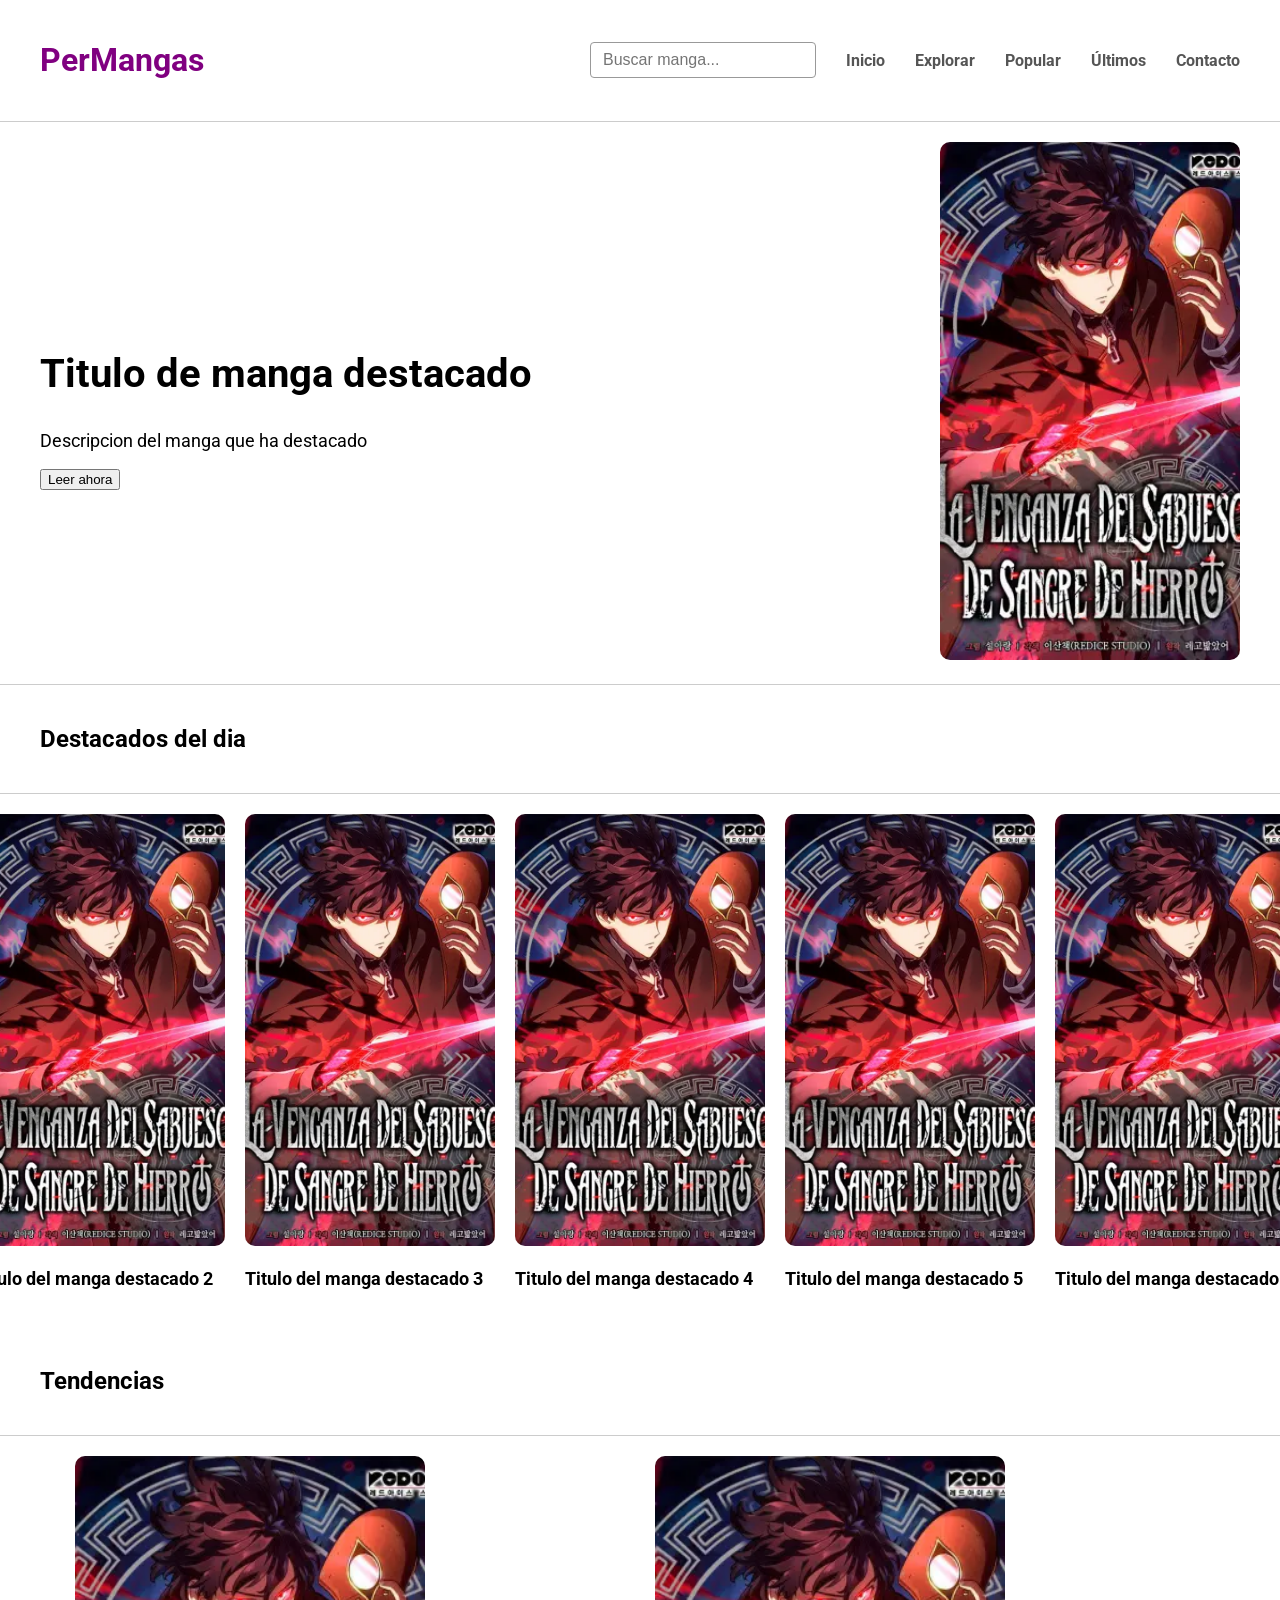
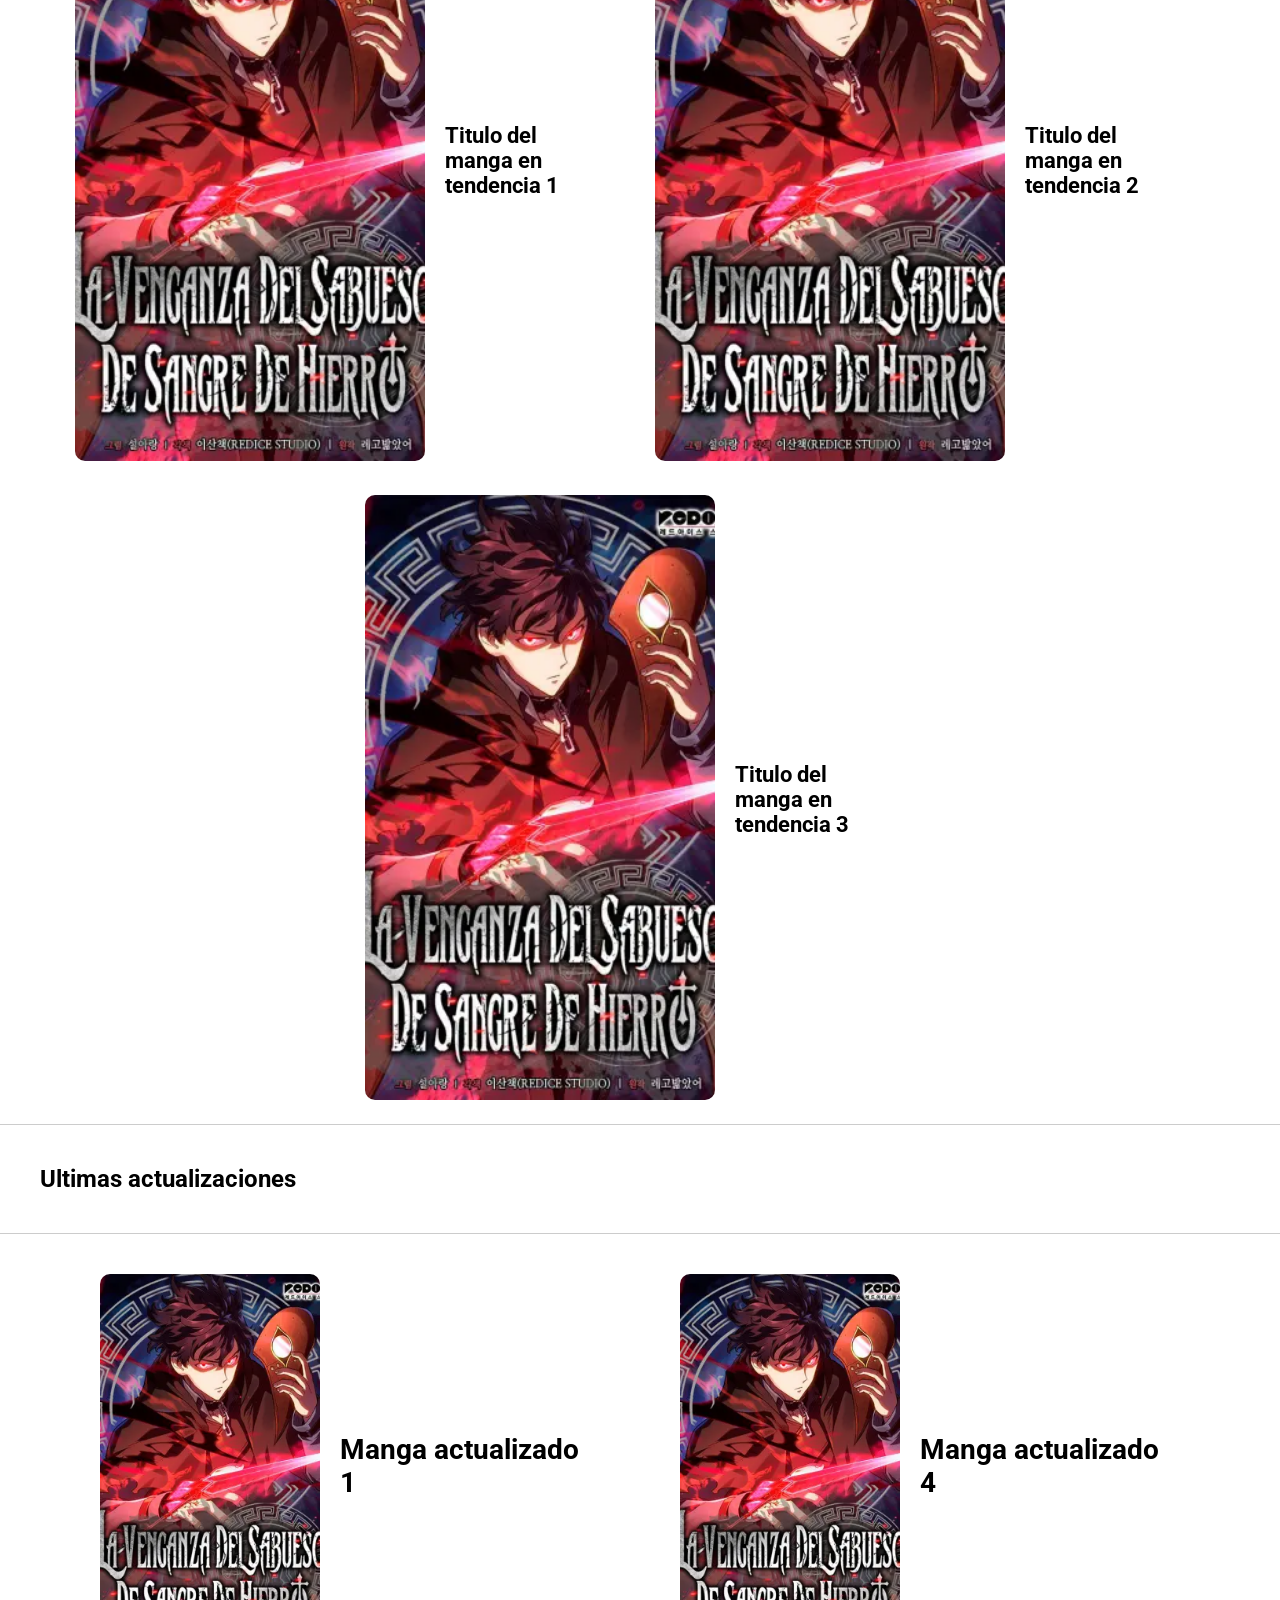
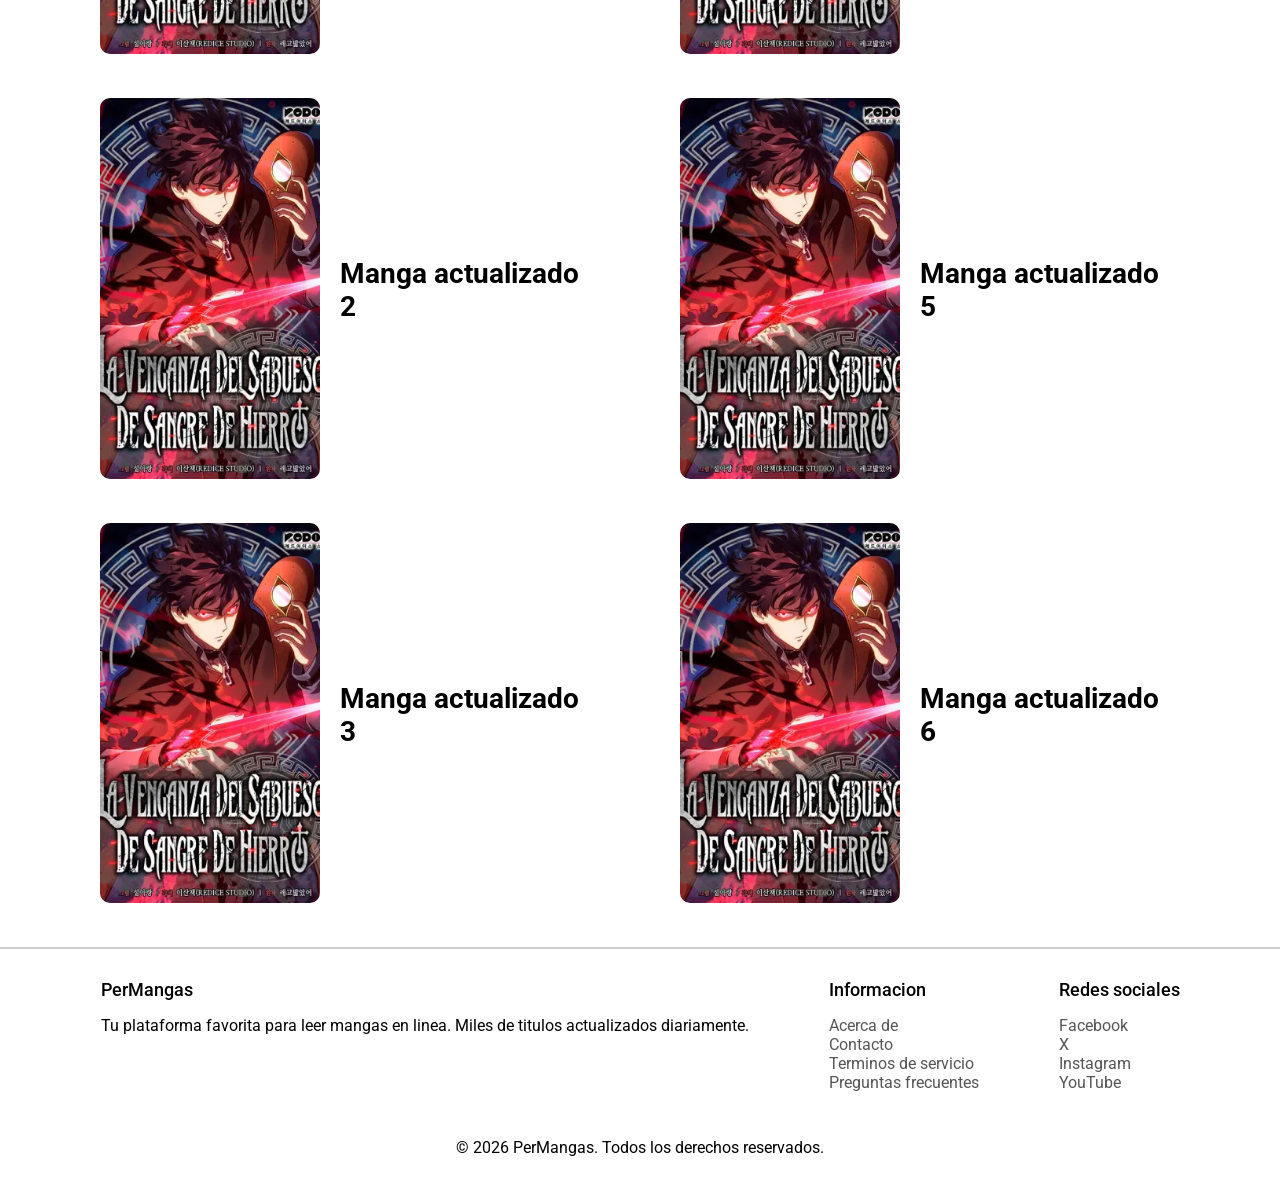
==== commit efe62374: "initial commit" ====
--- a/index.html
+++ b/index.html
@@ -17,7 +17,7 @@
             </h1>
         </div>
         <div>
-            <nav style="text-align: right;">
+            <nav>
                 <ul>
                 <li><input type="text" placeholder="Buscar manga..."></li>
                 <li><a href="index.html">Inicio</a></li>
@@ -50,62 +50,62 @@
 </section>
 
 <section class="mas-destacados">
-    <div class="tarjeta-de-manga-destacado">
+    <article class="tarjeta-de-manga-destacado">
         <div class="portada-de-manga-destacado">
             <img src="imagenes/vikir.webp" alt="Portada del manga destacado">
         </div>
         <div class="titulo-de-manga-destacado">
             <h3>Titulo del manga destacado 1</h3>
         </div>
-    </div>
-    <div class="tarjeta-de-manga-destacado">
+    </article>
+    <article class="tarjeta-de-manga-destacado">
         <div class="portada-de-manga-destacado">
             <img src="imagenes/vikir.webp" alt="Portada del manga destacado">
         </div>
         <div class="titulo-de-manga-destacado">
             <h3>Titulo del manga destacado 2</h3>
         </div>
-    </div>
-    <div class="tarjeta-de-manga-destacado">
+    </article>
+    <article class="tarjeta-de-manga-destacado">
         <div class="portada-de-manga-destacado">
             <img src="imagenes/vikir.webp" alt="Portada del manga destacado">
         </div>
         <div class="titulo-de-manga-destacado">
             <h3>Titulo del manga destacado 3</h3>
         </div>
-    </div>
-    <div class="tarjeta-de-manga-destacado">
+    </article>
+    <article class="tarjeta-de-manga-destacado">
         <div class="portada-de-manga-destacado">
             <img src="imagenes/vikir.webp" alt="Portada del manga destacado">
         </div>
         <div class="titulo-de-manga-destacado">
             <h3>Titulo del manga destacado 4</h3>
         </div>
-    </div>
-    <div class="tarjeta-de-manga-destacado">
+    </article>
+    <article class="tarjeta-de-manga-destacado">
         <div class="portada-de-manga-destacado">
             <img src="imagenes/vikir.webp" alt="Portada del manga destacado">
         </div>
         <div class="titulo-de-manga-destacado">
             <h3>Titulo del manga destacado 5</h3>
         </div>
-    </div>
-    <div class="tarjeta-de-manga-destacado">
+    </article>
+    <article class="tarjeta-de-manga-destacado">
         <div class="portada-de-manga-destacado">
             <img src="imagenes/vikir.webp" alt="Portada del manga destacado">
         </div>
         <div class="titulo-de-manga-destacado">
             <h3>Titulo del manga destacado 6</h3>
         </div>
-    </div>
-    <div class="tarjeta-de-manga-destacado">
+    </article>
+    <article class="tarjeta-de-manga-destacado">
         <div class="portada-de-manga-destacado">
             <img src="imagenes/vikir.webp" alt="Portada del manga destacado">
         </div>
         <div class="titulo-de-manga-destacado">
             <h3>Titulo del manga destacado 7</h3>
         </div>
-    </div>
+    </article>
 </section>
 
 <section class="tendencias">
@@ -115,22 +115,22 @@
 </section>
 
 <section class="mangas-en-tendencia">
-    <div class="tarjeta-de-manga-tendencia">
+    <article class="tarjeta-de-manga-tendencia">
         <div class="portada-de-manga-tendencia">
             <img src="imagenes/vikir.webp" alt="Portada del manga en tendencia">
         </div>
         <div class="titulo-de-manga-tendencia">
             <h3>Titulo del manga en tendencia 1</h3>
         </div>
-    </div>
-    <div class="tarjeta-de-manga-tendencia">
+    </article>
+    <article class="tarjeta-de-manga-tendencia">
         <div class="portada-de-manga-tendencia">
             <img src="imagenes/vikir.webp" alt="Portada del manga en tendencia">
         </div>
         <div class="titulo-de-manga-tendencia">
             <h3>Titulo del manga en tendencia 2</h3>
         </div>
-    </div>
+    </article>
     <div class="tarjeta-de-manga-tendencia">
         <div class="portada-de-manga-tendencia">
             <img src="imagenes/vikir.webp" alt="Portada del manga en tendencia">
@@ -261,7 +261,7 @@
     </div>
 
     <div class="copyright">
-        <p>&copy; 2024 PerMangas. Todos los derechos reservados.</p>
+        <p>&copy; 2026 PerMangas. Todos los derechos reservados.</p>
     </div>
 
 </footer>
--- a/style/style.css
+++ b/style/style.css
@@ -3,7 +3,6 @@
 
     font-family: "Roboto", sans-serif;
     font-optical-sizing: auto;
-    font-weight: 700;
     font-style: normal;
     }
 
@@ -14,30 +13,51 @@
     padding: 20px 40px;
     background-color: white;
     border-bottom: 1px solid #ccc;
-    }
+}
 
 h1 a {
-    text-decoration: none;        
+    text-decoration: none;
     color: purple;
-    margin: 0;
-    }
-
-nav ul{
-    display: flex;
+    font-weight: bold;
+}
+
+nav ul {
+    display: flex;
+    align-items: center;
     gap: 30px;
     list-style: none;
     margin: 0;
     padding: 0;
-    }
-
-nav a{
+}
+
+nav li {
+    display: flex;
+    align-items: center;
+}
+
+nav input[type="text"] {
+    height: 36px;
+    padding: 0 12px;
+    border: 1px solid #999;
+    border-radius: 4px;
+    outline: none;
+    box-sizing: border-box;
+}
+
+nav a,
+nav a:visited {
     text-decoration: none;
     color: #555;
     font-weight: bold;
-    }
-
-nav a:hover{
+}
+
+nav a:hover {
     color: purple;
+}
+
+nav a:focus {
+    outline: 2px solid purple;
+    outline-offset: 2px;
 }
 
 .destacado {
@@ -78,7 +98,6 @@
     justify-content: center;
     gap: 20px;
     padding: 20px 40px;
-    border-bottom: 1px solid #ccc;
 }
 
 .portada-de-manga-destacado img{
@@ -92,6 +111,8 @@
 }
 
 .tarjeta-de-manga-destacado {
+    display: flex;
+    flex-direction: column;
     width: 300px;
 }
 
@@ -153,13 +174,6 @@
     gap: 40px;
 }
 
-.tarjeta-de-manga-actualizado {
-    display: flex;
-    align-items: center;
-    gap: 20px;
-    width: 500px;
-}
-
 .portada-de-manga-actualizado img {
     width: 220px;
     border-radius: 10px;
@@ -170,10 +184,16 @@
     margin: 0;
 }
 
-footer {
+.footer {
     padding: 30px;
     background-color: white;
     border-top: 1px solid #ccc;
+}
+
+.footer a {
+    color: #555;
+    font-weight: normal;
+    text-decoration: none;
 }
 
 .footer-contenido {
@@ -181,6 +201,12 @@
     justify-content: center;
     gap: 80px;
     list-style: none;
+}
+
+.footer h4 {
+    font-weight: 500;
+    font-size: 18px;
+    margin: 0 0 10px;
 }
 
 .contenido-de-footer-1,
@@ -190,9 +216,10 @@
 }
 
 
-.contenido-de-footer-1 a,
-.contenido-de-footer-2 a {
+.contenido-de-footer-1 a:hover,
+.contenido-de-footer-2 a:hover {
     text-decoration: none;
+    color: aqua;
 }
 
 .copyright {
@@ -214,6 +241,7 @@
     padding: 20px 40px;
     background-color: white;
     border-bottom: 1px solid #ccc;
+    gap: 20px;
 }
 
 .filtros ul {
@@ -223,6 +251,32 @@
     list-style: none;
     margin: 0;
     padding: 0;
+}
+
+.filtros li {
+    display: flex;
+    align-items: center;
+    gap: 8px;
+}
+
+.filtros input[type="text"],
+.filtros select {
+    height: 38px;
+    padding: 0 12px;
+    border: 1px solid #999;
+    border-radius: 4px;
+    box-sizing: border-box;
+    font-size: 14px;
+    outline: none;
+}
+
+.filtros input[type="text"] {
+    width: 180px;
+}
+
+.filtros label {
+    font-weight: bold;
+    white-space: nowrap;
 }
 
 .titulo-del-genero h2 {
@@ -239,13 +293,6 @@
     gap: 80px;
     padding: 40px;
     border-bottom: 1px solid #ccc;
-}
-
-.columna-1,
-.columna-2 {
-    display: flex;
-    flex-direction: column;
-    gap: 40px;
 }
 
 .tarjeta-de-manga-popular {
@@ -268,7 +315,6 @@
     display: flex;
     justify-content: center;
     align-items: center;
-
     font-weight: bold;
 }
 
@@ -363,14 +409,6 @@
     align-items: center;
     padding: 20px 40px;
     background-color: white;
-    border-bottom: 1px solid #ccc;
-}
-
-.mangas-actualizados {
-    display: flex;
-    justify-content: center;
-    gap: 80px;
-    padding: 40px;
     border-bottom: 1px solid #ccc;
 }
 
@@ -518,8 +556,6 @@
     margin-bottom: 40px;
 }
 
-/* tarjetas superiores */
-
 .informacion-contacto {
     display: flex;
     justify-content: space-between;
@@ -532,8 +568,6 @@
     border: 2px solid #555;
     padding: 20px;
 }
-
-/* formulario */
 
 .formulario-contacto {
     display: flex;
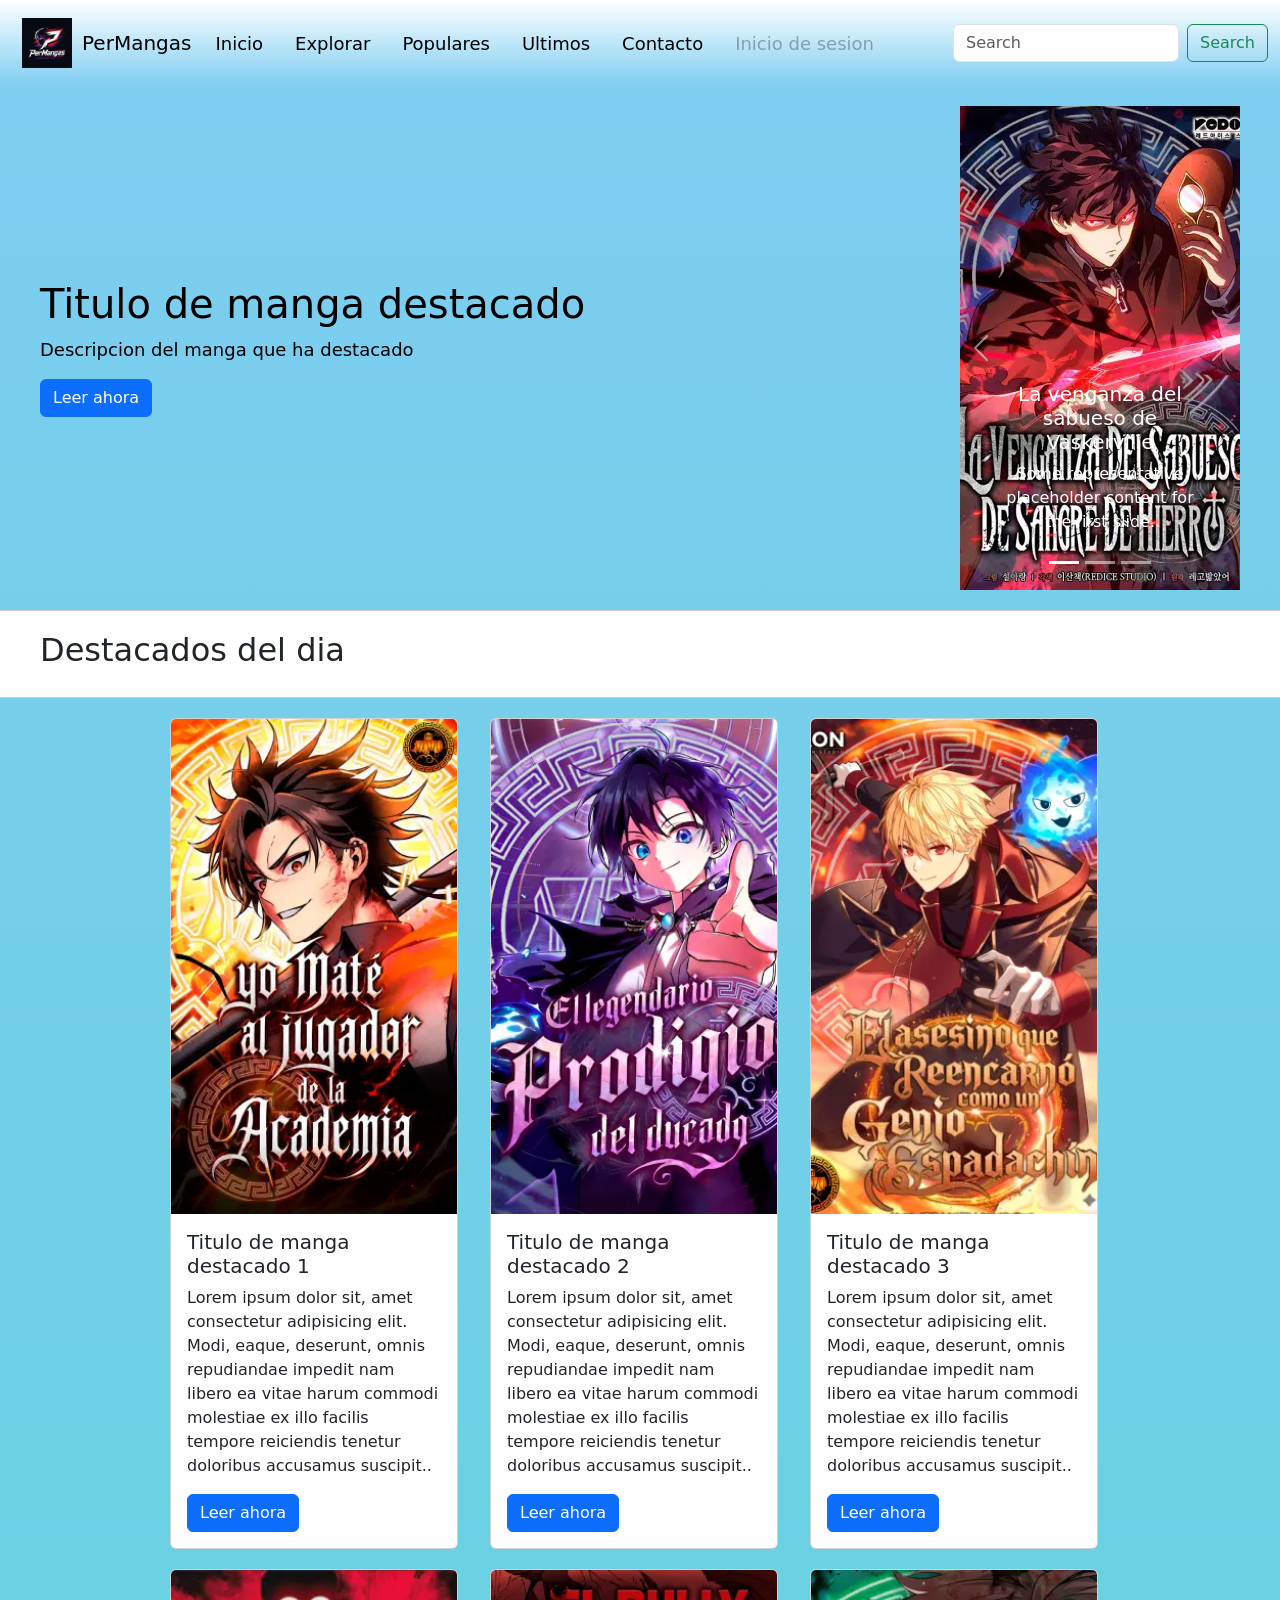
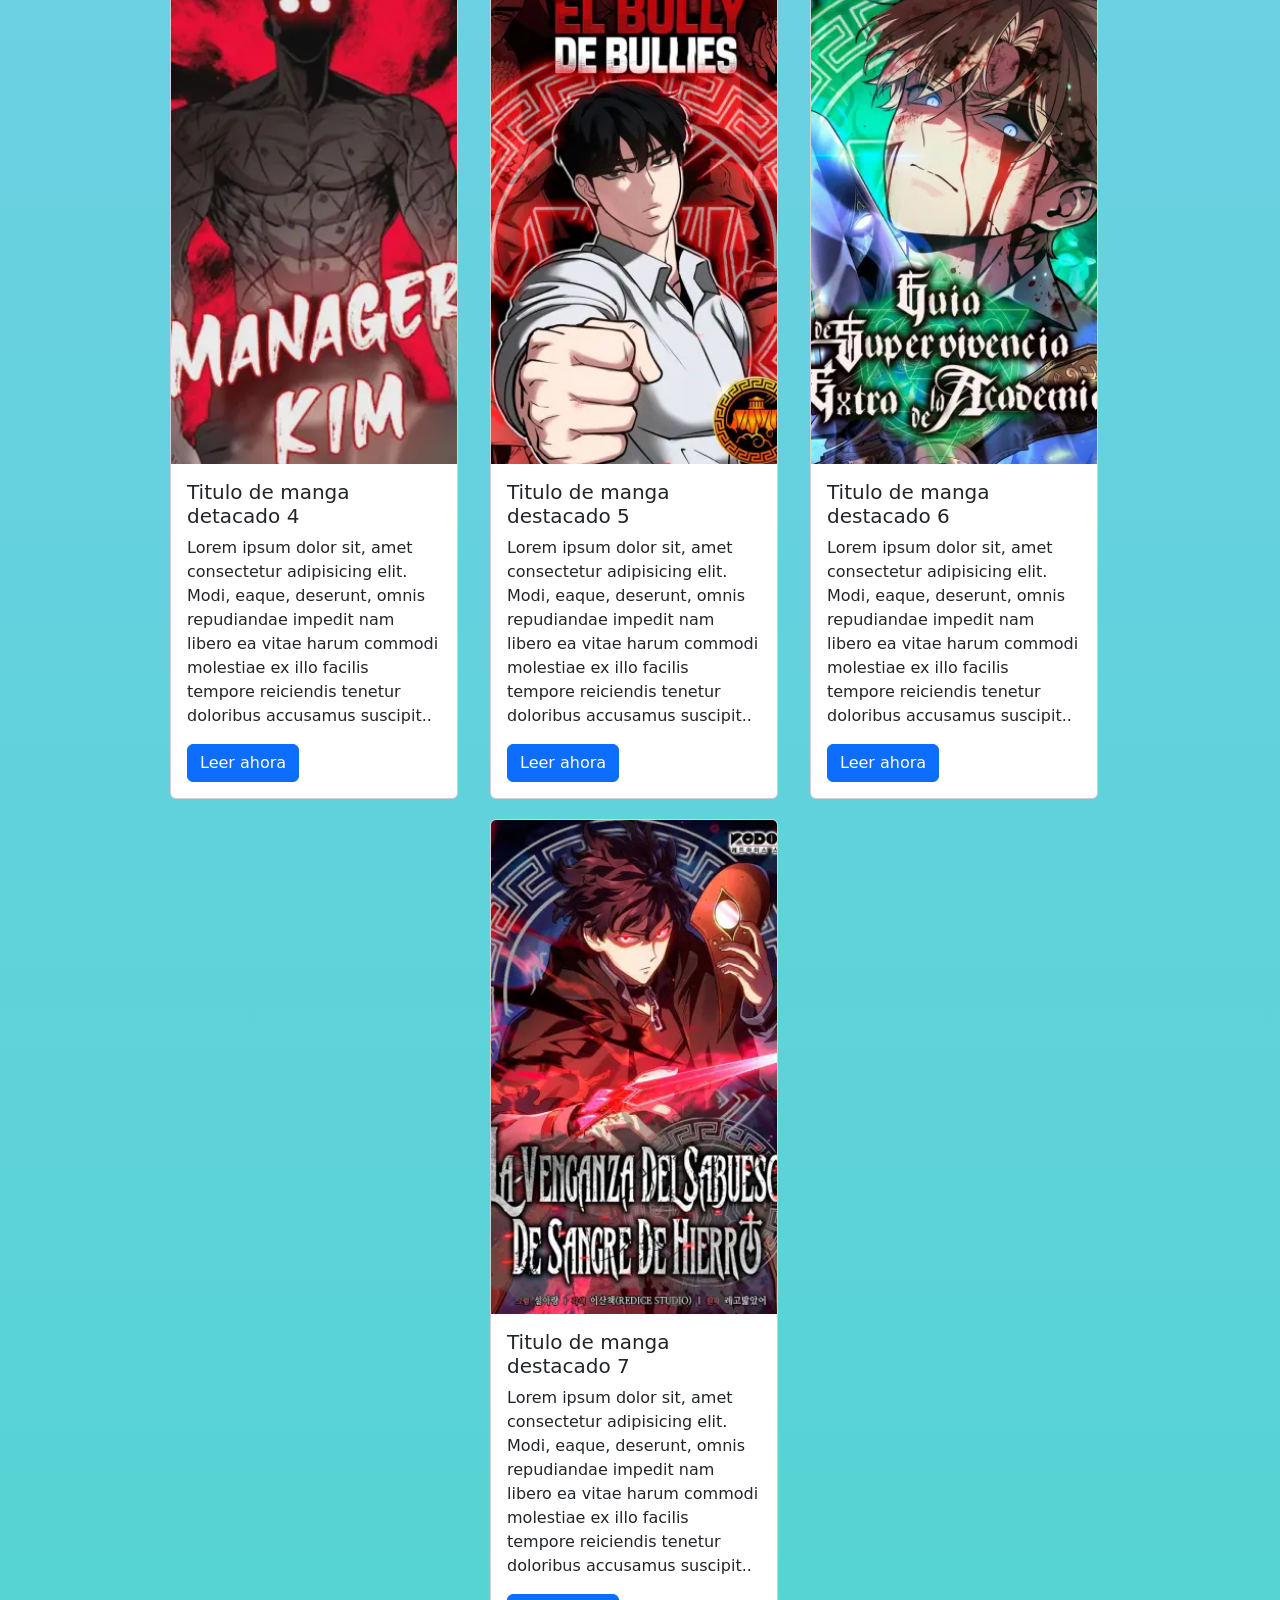
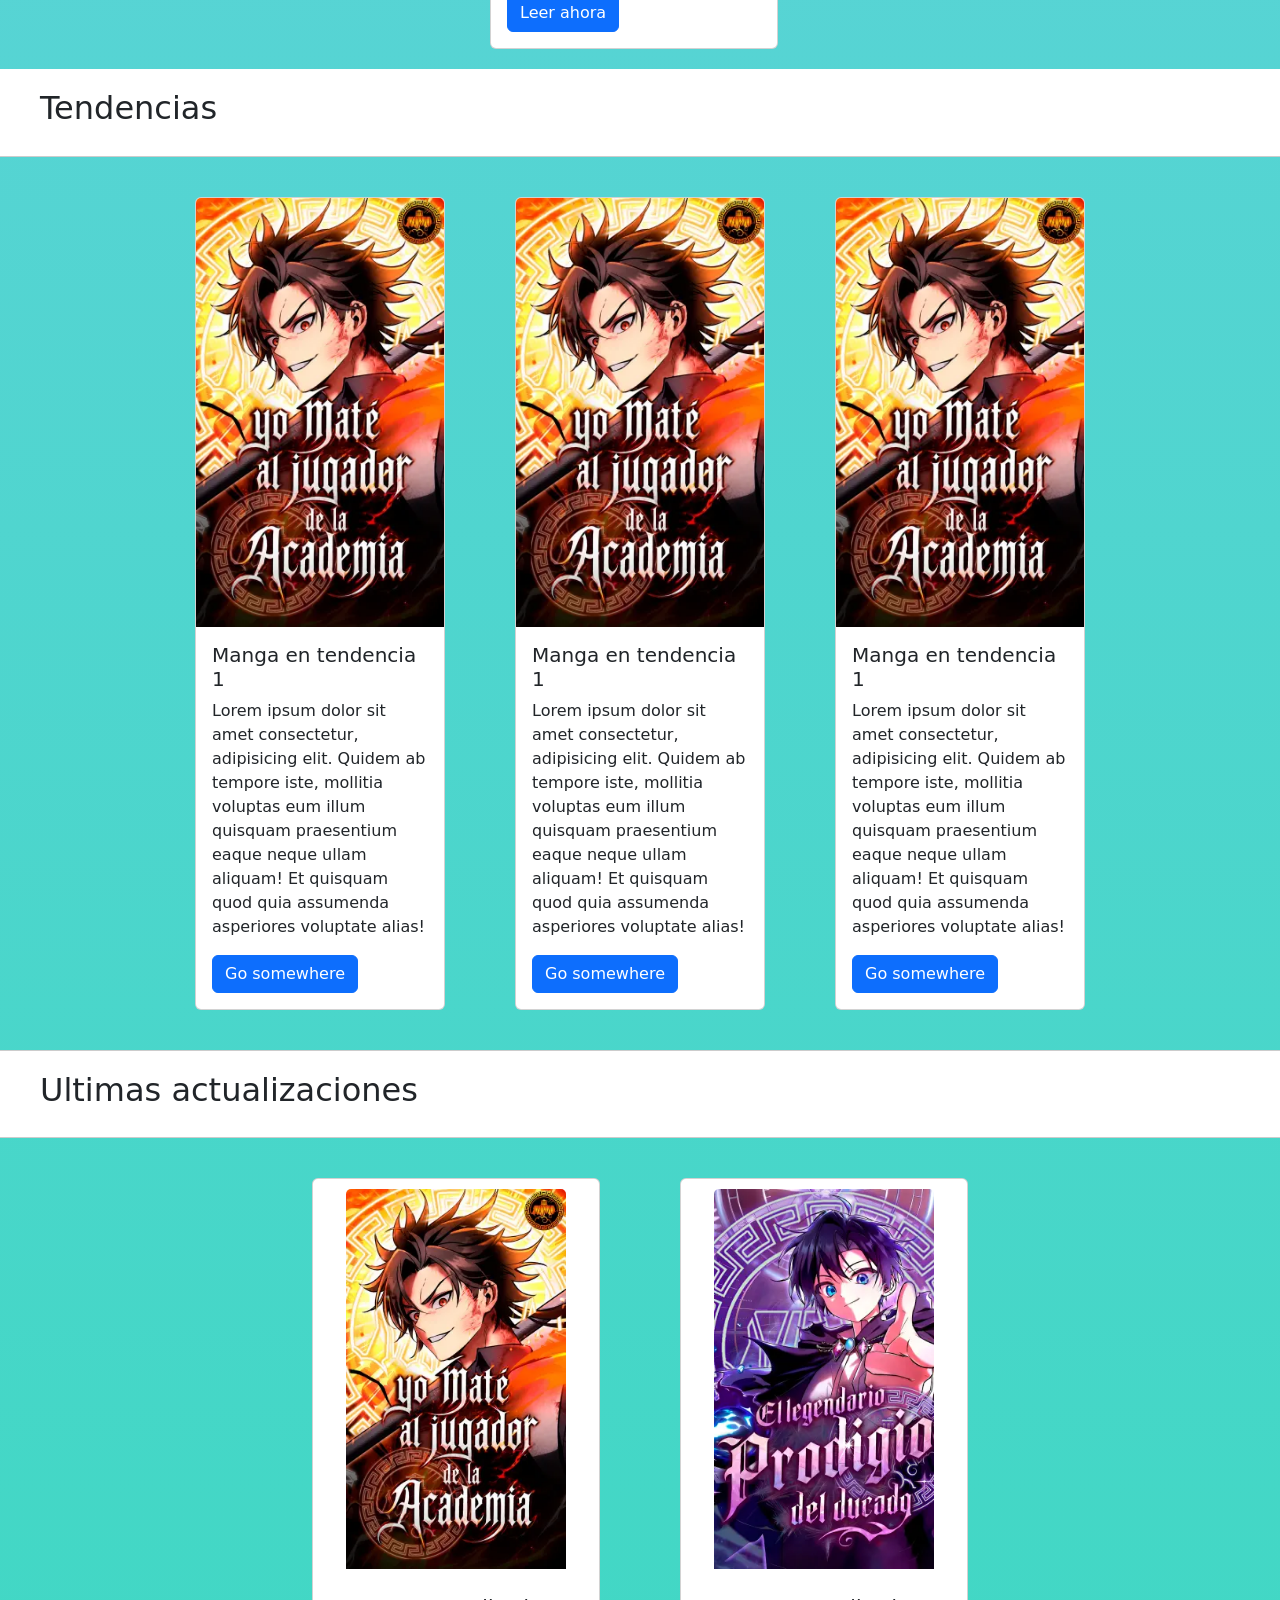
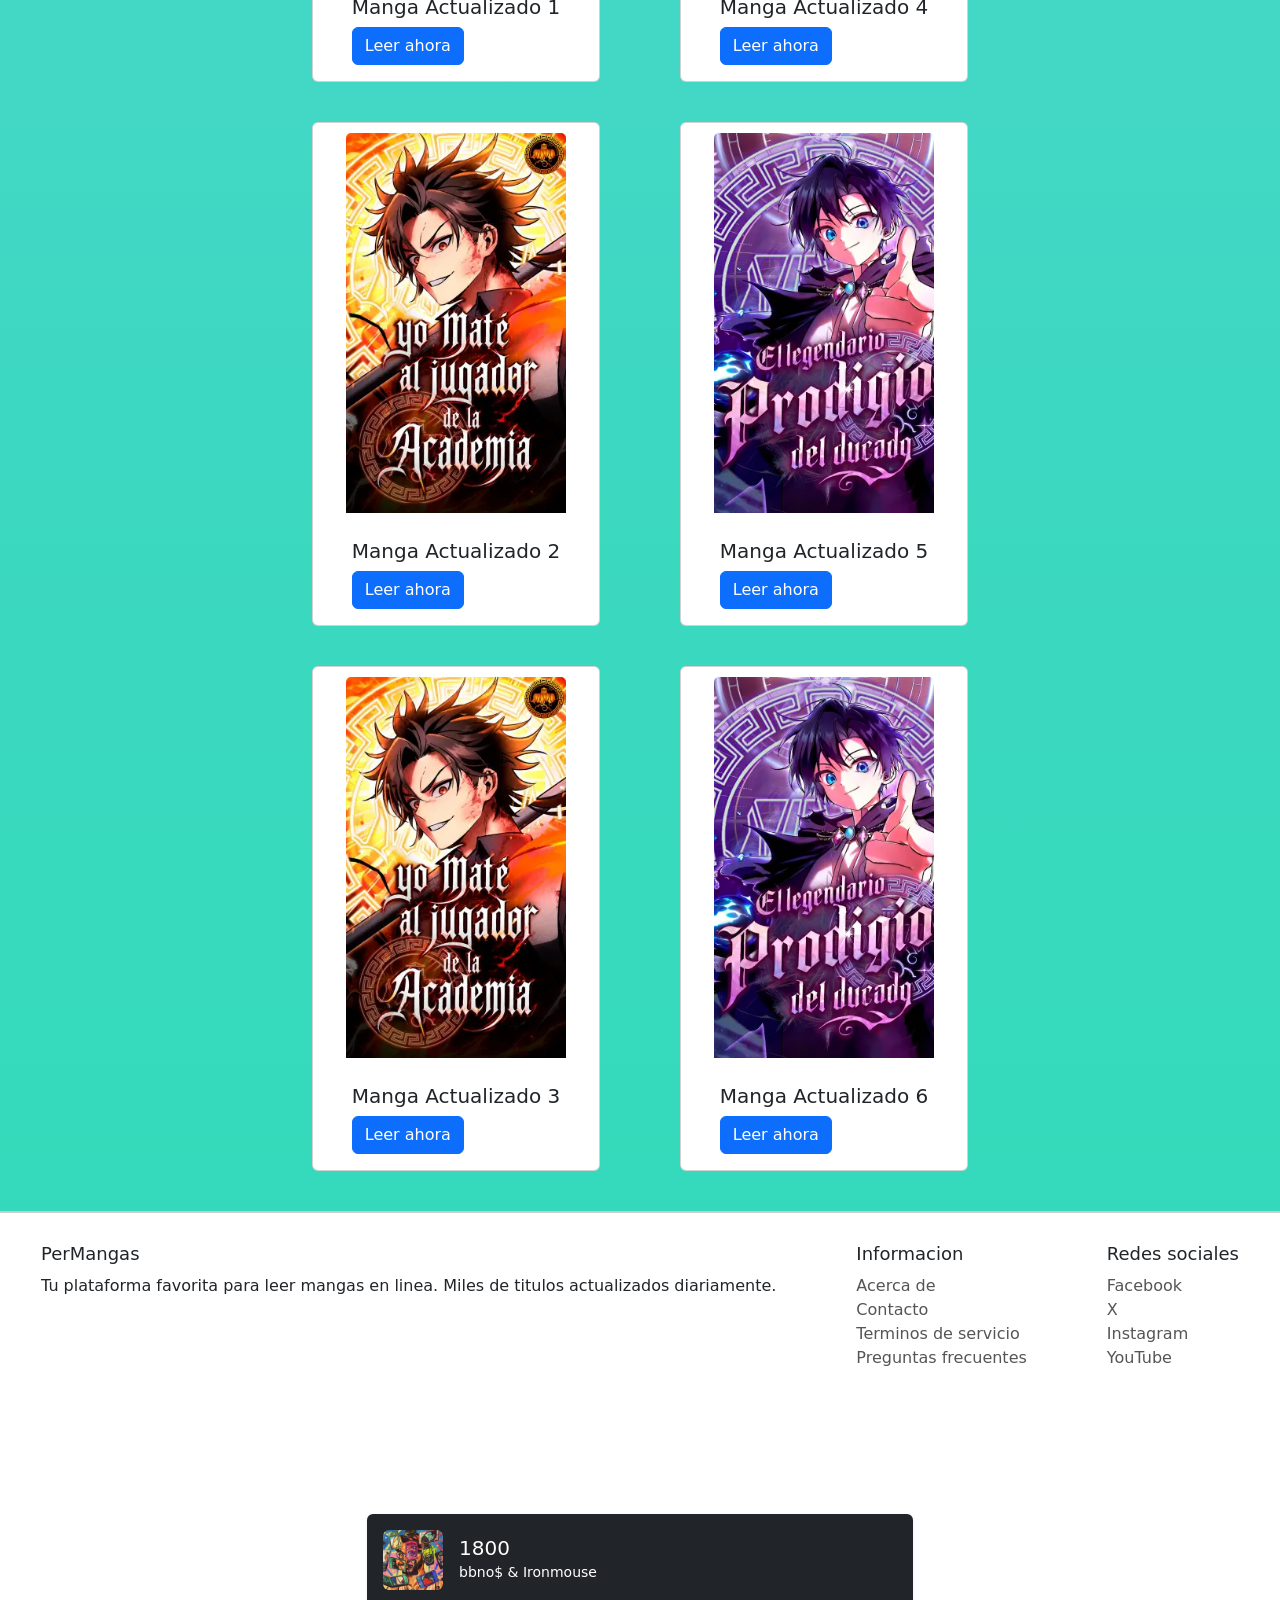
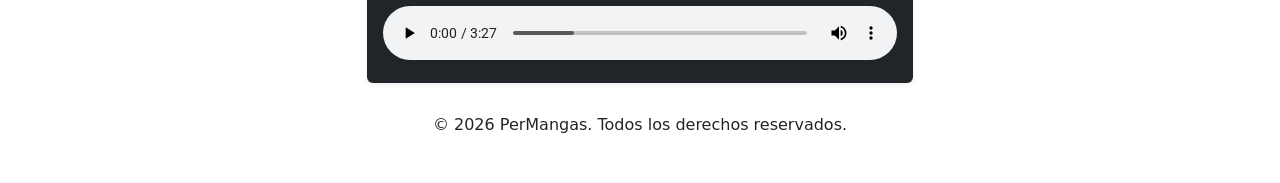
==== commit 66c9d4eb: "initial commit" ====
--- a/index.html
+++ b/index.html
@@ -8,26 +8,64 @@
     <link rel="preconnect" href="https://fonts.googleapis.com">
     <link rel="preconnect" href="https://fonts.gstatic.com" crossorigin>
     <link href="https://fonts.googleapis.com/css2?family=Roboto:ital,wght@0,100..900;1,100..900&display=swap" rel="stylesheet">
+    <link href="https://cdn.jsdelivr.net/npm/bootstrap@5.3.8/dist/css/bootstrap.min.css" rel="stylesheet" integrity="sha384-sRIl4kxILFvY47J16cr9ZwB07vP4J8+LH7qKQnuqkuIAvNWLzeN8tE5YBujZqJLB" crossorigin="anonymous">
 </head>
 <body>
     <header>
-        <div>
-            <h1>
-                <a href="index.html">PerMangas</a>
-            </h1>
-        </div>
-        <div>
-            <nav>
-                <ul>
-                <li><input type="text" placeholder="Buscar manga..."></li>
-                <li><a href="index.html">Inicio</a></li>
-                <li><a href="explorar.html">Explorar</a></li>
-                <li><a href="popular.html">Popular</a></li>
-                <li><a href="ultimos.html">Últimos</a></li>
-                <li><a href="contacto.html">Contacto</a></li>
-            </ul>
+        <nav class="navbar navbar-expand-lg bg-body-tertiary">
+            <div class="container-fluid">
+            <div class="logo-de-pagina">
+                <a href="index.html">
+                    <img src="imagenes/PerMangasLogo.jpeg" alt="Logo-de-la-pagina">
+                </a>
+            </div>
+                <a class="navbar-brand" href="#">PerMangas</a>
+                    <button class="navbar-toggler" type="button" data-bs-toggle="collapse" data-bs-target="#navbarSupportedContent" aria-controls="navbarSupportedContent" aria-expanded="false" aria-label="Toggle navigation">
+                        <span class="navbar-toggler-icon"></span>
+                    </button>
+            <div class="collapse navbar-collapse" id="navbarSupportedContent">
+                <ul class="navbar-nav me-auto mb-2 mb-lg-0">
+                    <li class="nav-item">
+                        <a class="nav-link active" aria-current="page" href="index.html">Inicio</a>
+                    </li>
+                    <li class="nav-item">
+                        <a class="nav-link" href="index.html"></a>
+                    </li>
+                    <li class="nav-item">
+                        <a class="nav-link active" aria-current="page" href="explorar.html">Explorar</a>
+                    </li>
+                    <li class="nav-item">
+                        <a class="nav-link" href="explorar.html"></a>
+                    </li>
+                    <li class="nav-item">
+                        <a class="nav-link active" aria-current="page" href="popular.html">Populares</a>
+                    </li>
+                    <li class="nav-item">
+                        <a class="nav-link" href="popular.html"></a>
+                    </li>
+                    <li class="nav-item">
+                        <a class="nav-link active" aria-current="page" href="ultimos.html">Ultimos</a>
+                    </li>
+                    <li class="nav-item">
+                        <a class="nav-link" href="ultimos.html"></a>
+                    </li>
+                    <li class="nav-item">
+                        <a class="nav-link active" aria-current="page" href="contacto.html">Contacto</a>
+                    </li>
+                    <li class="nav-item">
+                        <a class="nav-link" href="#"></a>
+                    </li>
+                    <li class="nav-item">
+                        <a class="nav-link disabled" aria-disabled="true">Inicio de sesion</a>
+                    </li>
+                </ul>
+            <form class="d-flex" role="search">
+                <input class="form-control me-2" type="search" placeholder="Search" aria-label="Search"/>
+                    <button class="btn btn-outline-success" type="submit">Search</button>
+            </form>
+                </div>
+            </div>
         </nav>
-    </div>
 </header>
 
 <main>
@@ -36,10 +74,47 @@
     <div class="destacado-texto">
         <h2>Titulo de manga destacado</h2>
         <p>Descripcion del manga que ha destacado</p>
-        <button>Leer ahora</button>
+        <button type="button" class="btn btn-primary">Leer ahora</button>
     </div>
     <div class="destacado-imagen">
-        <img src="imagenes/vikir.webp" alt="Portada del manga destacado">
+<div id="carouselExampleCaptions" class="carousel slide">
+  <div class="carousel-indicators">
+    <button type="button" data-bs-target="#carouselExampleCaptions" data-bs-slide-to="0" class="active" aria-current="true" aria-label="Slide 1"></button>
+    <button type="button" data-bs-target="#carouselExampleCaptions" data-bs-slide-to="1" aria-label="Slide 2"></button>
+    <button type="button" data-bs-target="#carouselExampleCaptions" data-bs-slide-to="2" aria-label="Slide 3"></button>
+  </div>
+  <div class="carousel-inner">
+    <div class="carousel-item active">
+      <img src="imagenes/vikir.webp" class="d-block w-100" alt="...">
+      <div class="carousel-caption d-none d-md-block">
+        <h5>La venganza del sabueso de Vaskerville</h5>
+        <p>Some representative placeholder content for the first slide.</p>
+      </div>
+    </div>
+    <div class="carousel-item">
+      <img src="imagenes/corin-lotch.webp" class="d-block w-100" alt="...">
+      <div class="carousel-caption d-none d-md-block">
+        <h5>Yo maté al juagdor de la academia</h5>
+        <p>Some representative placeholder content for the second slide.</p>
+      </div>
+    </div>
+    <div class="carousel-item">
+      <img src="imagenes/dale.webp" class="d-block w-100" alt="...">
+      <div class="carousel-caption d-none d-md-block">
+        <h5>El legendario prodigio del ducado</h5>
+        <p>Some representative placeholder content for the third slide.</p>
+      </div>
+    </div>
+  </div>
+  <button class="carousel-control-prev" type="button" data-bs-target="#carouselExampleCaptions" data-bs-slide="prev">
+    <span class="carousel-control-prev-icon" aria-hidden="true"></span>
+    <span class="visually-hidden">Previous</span>
+  </button>
+  <button class="carousel-control-next" type="button" data-bs-target="#carouselExampleCaptions" data-bs-slide="next">
+    <span class="carousel-control-next-icon" aria-hidden="true"></span>
+    <span class="visually-hidden">Next</span>
+  </button>
+</div>
     </div>
 </section>
 
@@ -51,59 +126,73 @@
 
 <section class="mas-destacados">
     <article class="tarjeta-de-manga-destacado">
-        <div class="portada-de-manga-destacado">
-            <img src="imagenes/vikir.webp" alt="Portada del manga destacado">
-        </div>
-        <div class="titulo-de-manga-destacado">
-            <h3>Titulo del manga destacado 1</h3>
-        </div>
-    </article>
-    <article class="tarjeta-de-manga-destacado">
-        <div class="portada-de-manga-destacado">
-            <img src="imagenes/vikir.webp" alt="Portada del manga destacado">
-        </div>
-        <div class="titulo-de-manga-destacado">
-            <h3>Titulo del manga destacado 2</h3>
-        </div>
-    </article>
-    <article class="tarjeta-de-manga-destacado">
-        <div class="portada-de-manga-destacado">
-            <img src="imagenes/vikir.webp" alt="Portada del manga destacado">
-        </div>
-        <div class="titulo-de-manga-destacado">
-            <h3>Titulo del manga destacado 3</h3>
-        </div>
-    </article>
-    <article class="tarjeta-de-manga-destacado">
-        <div class="portada-de-manga-destacado">
-            <img src="imagenes/vikir.webp" alt="Portada del manga destacado">
-        </div>
-        <div class="titulo-de-manga-destacado">
-            <h3>Titulo del manga destacado 4</h3>
-        </div>
-    </article>
-    <article class="tarjeta-de-manga-destacado">
-        <div class="portada-de-manga-destacado">
-            <img src="imagenes/vikir.webp" alt="Portada del manga destacado">
-        </div>
-        <div class="titulo-de-manga-destacado">
-            <h3>Titulo del manga destacado 5</h3>
-        </div>
-    </article>
-    <article class="tarjeta-de-manga-destacado">
-        <div class="portada-de-manga-destacado">
-            <img src="imagenes/vikir.webp" alt="Portada del manga destacado">
-        </div>
-        <div class="titulo-de-manga-destacado">
-            <h3>Titulo del manga destacado 6</h3>
-        </div>
-    </article>
-    <article class="tarjeta-de-manga-destacado">
-        <div class="portada-de-manga-destacado">
-            <img src="imagenes/vikir.webp" alt="Portada del manga destacado">
-        </div>
-        <div class="titulo-de-manga-destacado">
-            <h3>Titulo del manga destacado 7</h3>
+        <div class="card" style="width: 18rem;">
+            <img src="imagenes/corin-lotch.webp" class="card-img-top" alt="Imagen de manga destacado 1">
+                <div class="card-body">
+                    <h5 class="card-title">Titulo de manga destacado 1</h5>
+                        <p class="card-text">Lorem ipsum dolor sit, amet consectetur adipisicing elit. Modi, eaque, deserunt, omnis repudiandae impedit nam libero ea vitae harum commodi molestiae ex illo facilis tempore reiciendis tenetur doloribus accusamus suscipit..</p>
+                            <a href="#" class="btn btn-primary">Leer ahora</a>
+                </div>
+        </div>
+    </article>
+    <article class="tarjeta-de-manga-destacado">
+        <div class="card" style="width: 18rem;">
+            <img src="imagenes/dale.webp" class="card-img-top" alt="Imagen de manga destacado 2">
+                <div class="card-body">
+                    <h5 class="card-title">Titulo de manga destacado 2</h5>
+                        <p class="card-text">Lorem ipsum dolor sit, amet consectetur adipisicing elit. Modi, eaque, deserunt, omnis repudiandae impedit nam libero ea vitae harum commodi molestiae ex illo facilis tempore reiciendis tenetur doloribus accusamus suscipit..</p>
+                            <a href="#" class="btn btn-primary">Leer ahora</a>
+                </div>
+        </div>
+    </article>
+    <article class="tarjeta-de-manga-destacado">
+        <div class="card" style="width: 18rem;">
+            <img src="imagenes/espadachin.webp" class="card-img-top" alt="Imagen de manga destacado 3">
+                <div class="card-body">
+                    <h5 class="card-title">Titulo de manga destacado 3</h5>
+                        <p class="card-text">Lorem ipsum dolor sit, amet consectetur adipisicing elit. Modi, eaque, deserunt, omnis repudiandae impedit nam libero ea vitae harum commodi molestiae ex illo facilis tempore reiciendis tenetur doloribus accusamus suscipit..</p>
+                            <a href="#" class="btn btn-primary">Leer ahora</a>
+                </div>
+        </div>
+    </article>
+    <article class="tarjeta-de-manga-destacado">
+        <div class="card" style="width: 18rem;">
+            <img src="imagenes/kim.webp" class="card-img-top" alt="Imagen de manga destacado 4">
+                <div class="card-body">
+                    <h5 class="card-title">Titulo de manga detacado 4</h5>
+                        <p class="card-text">Lorem ipsum dolor sit, amet consectetur adipisicing elit. Modi, eaque, deserunt, omnis repudiandae impedit nam libero ea vitae harum commodi molestiae ex illo facilis tempore reiciendis tenetur doloribus accusamus suscipit..</p>
+                            <a href="#" class="btn btn-primary">Leer ahora</a>
+                </div>
+        </div>
+    </article>
+    <article class="tarjeta-de-manga-destacado">
+        <div class="card" style="width: 18rem;">
+            <img src="imagenes/maton-al-mando.webp" class="card-img-top" alt="Imagen de manga destacado 5">
+                <div class="card-body">
+                    <h5 class="card-title">Titulo de manga destacado 5</h5>
+                        <p class="card-text">Lorem ipsum dolor sit, amet consectetur adipisicing elit. Modi, eaque, deserunt, omnis repudiandae impedit nam libero ea vitae harum commodi molestiae ex illo facilis tempore reiciendis tenetur doloribus accusamus suscipit..</p>
+                            <a href="#" class="btn btn-primary">Leer ahora</a>
+                </div>
+        </div>
+    </article>
+    <article class="tarjeta-de-manga-destacado">
+        <div class="card" style="width: 18rem;">
+            <img src="imagenes/segundon.webp" class="card-img-top" alt="Imagen de manga destacado 6">
+                <div class="card-body">
+                    <h5 class="card-title">Titulo de manga destacado 6</h5>
+                        <p class="card-text">Lorem ipsum dolor sit, amet consectetur adipisicing elit. Modi, eaque, deserunt, omnis repudiandae impedit nam libero ea vitae harum commodi molestiae ex illo facilis tempore reiciendis tenetur doloribus accusamus suscipit..</p>
+                            <a href="#" class="btn btn-primary">Leer ahora</a>
+                </div>
+        </div>
+    </article>
+    <article class="tarjeta-de-manga-destacado">
+        <div class="card" style="width: 18rem;">
+            <img src="imagenes/vikir.webp" class="card-img-top" alt="Imagen de manga destacado 7">
+                <div class="card-body">
+                    <h5 class="card-title">Titulo de manga destacado 7</h5>
+                        <p class="card-text">Lorem ipsum dolor sit, amet consectetur adipisicing elit. Modi, eaque, deserunt, omnis repudiandae impedit nam libero ea vitae harum commodi molestiae ex illo facilis tempore reiciendis tenetur doloribus accusamus suscipit..</p>
+                            <a href="#" class="btn btn-primary">Leer ahora</a>
+                </div>
         </div>
     </article>
 </section>
@@ -116,29 +205,35 @@
 
 <section class="mangas-en-tendencia">
     <article class="tarjeta-de-manga-tendencia">
-        <div class="portada-de-manga-tendencia">
-            <img src="imagenes/vikir.webp" alt="Portada del manga en tendencia">
-        </div>
-        <div class="titulo-de-manga-tendencia">
-            <h3>Titulo del manga en tendencia 1</h3>
+        <div class="card">
+            <img src="imagenes/corin-lotch.webp" class="card-img-top" alt="Imagen de manga en tendencia 1">
+            <div class="card-body">
+                <h5 class="card-title">Manga en tendencia 1</h5>
+                    <p class="card-text">Lorem ipsum dolor sit amet consectetur, adipisicing elit. Quidem ab tempore iste, mollitia voluptas eum illum quisquam praesentium eaque neque ullam aliquam! Et quisquam quod quia assumenda asperiores voluptate alias!</p>
+                        <a href="#" class="btn btn-primary">Go somewhere</a>
+            </div>
         </div>
     </article>
     <article class="tarjeta-de-manga-tendencia">
-        <div class="portada-de-manga-tendencia">
-            <img src="imagenes/vikir.webp" alt="Portada del manga en tendencia">
-        </div>
-        <div class="titulo-de-manga-tendencia">
-            <h3>Titulo del manga en tendencia 2</h3>
-        </div>
-    </article>
-    <div class="tarjeta-de-manga-tendencia">
-        <div class="portada-de-manga-tendencia">
-            <img src="imagenes/vikir.webp" alt="Portada del manga en tendencia">
-        </div>
-        <div class="titulo-de-manga-tendencia">
-            <h3>Titulo del manga en tendencia 3</h3>
-        </div>
-    </div>
+        <div class="card">
+            <img src="imagenes/corin-lotch.webp" class="card-img-top" alt="Imagen de manga en tendencia 1">
+            <div class="card-body">
+                <h5 class="card-title">Manga en tendencia 1</h5>
+                    <p class="card-text">Lorem ipsum dolor sit amet consectetur, adipisicing elit. Quidem ab tempore iste, mollitia voluptas eum illum quisquam praesentium eaque neque ullam aliquam! Et quisquam quod quia assumenda asperiores voluptate alias!</p>
+                        <a href="#" class="btn btn-primary">Go somewhere</a>
+            </div>
+        </div>
+    </article>
+    <article class="tarjeta-de-manga-tendencia">
+        <div class="card">
+            <img src="imagenes/corin-lotch.webp" class="card-img-top" alt="Imagen de manga en tendencia 1">
+            <div class="card-body">
+                <h5 class="card-title">Manga en tendencia 1</h5>
+                    <p class="card-text">Lorem ipsum dolor sit amet consectetur, adipisicing elit. Quidem ab tempore iste, mollitia voluptas eum illum quisquam praesentium eaque neque ullam aliquam! Et quisquam quod quia assumenda asperiores voluptate alias!</p>
+                        <a href="#" class="btn btn-primary">Go somewhere</a>
+            </div>
+        </div>
+    </article>
 </section>
 
 <section class="ultimas-actualizaciones">
@@ -153,33 +248,39 @@
 
         <div class="tarjeta-de-manga-actualizado">
             <div class="portada-de-manga-actualizado">
-                <img src="imagenes/vikir.webp" alt="Portada del manga actualizado">
-            </div>
-
-            <div class="titulo-de-manga-actualizado">
-                <h3>Manga actualizado 1</h3>
-            </div>
-        </div>
-
-        <div class="tarjeta-de-manga-actualizado">
-            <div class="portada-de-manga-actualizado">
-                <img src="imagenes/vikir.webp" alt="Portada del manga actualizado">
-            </div>
-
-            <div class="titulo-de-manga-actualizado">
-                <h3>Manga actualizado 2</h3>
-            </div>
-        </div>
-
-        <div class="tarjeta-de-manga-actualizado">
-            <div class="portada-de-manga-actualizado">
-                <img src="imagenes/vikir.webp" alt="Portada del manga actualizado">
-            </div>
-
-            <div class="titulo-de-manga-actualizado">
-                <h3>Manga actualizado 3</h3>
-            </div>
-        </div>
+                <div class="card" style="width: 18rem;">
+                    <img src="imagenes/corin-lotch.webp" class="card-img-top" alt="Imagen de manga actualizado">
+                        <div class="card-body">
+                            <h5 class="card-title">Manga Actualizado 1</h5>
+                                <a href="#" class="btn btn-primary">Leer ahora</a>
+                        </div>
+                </div>
+            </div>
+        </div>    
+
+        <div class="tarjeta-de-manga-actualizado">
+            <div class="portada-de-manga-actualizado">
+                <div class="card" style="width: 18rem;">
+                    <img src="imagenes/corin-lotch.webp" class="card-img-top" alt="Imagen de manga actualizado">
+                        <div class="card-body">
+                            <h5 class="card-title">Manga Actualizado 2</h5>
+                                <a href="#" class="btn btn-primary">Leer ahora</a>
+                        </div>
+                </div>
+            </div>
+        </div>    
+
+        <div class="tarjeta-de-manga-actualizado">
+            <div class="portada-de-manga-actualizado">
+                <div class="card" style="width: 18rem;">
+                    <img src="imagenes/corin-lotch.webp" class="card-img-top" alt="Imagen de manga actualizado">
+                        <div class="card-body">
+                            <h5 class="card-title">Manga Actualizado 3</h5>
+                                <a href="#" class="btn btn-primary">Leer ahora</a>
+                        </div>
+                </div>
+            </div>
+        </div>    
 
     </div>
 
@@ -187,33 +288,39 @@
 
         <div class="tarjeta-de-manga-actualizado">
             <div class="portada-de-manga-actualizado">
-                <img src="imagenes/vikir.webp" alt="Portada del manga actualizado">
-            </div>
-
-            <div class="titulo-de-manga-actualizado">
-                <h3>Manga actualizado 4</h3>
-            </div>
-        </div>
-
-        <div class="tarjeta-de-manga-actualizado">
-            <div class="portada-de-manga-actualizado">
-                <img src="imagenes/vikir.webp" alt="Portada del manga actualizado">
-            </div>
-
-            <div class="titulo-de-manga-actualizado">
-                <h3>Manga actualizado 5</h3>
-            </div>
-        </div>
-
-        <div class="tarjeta-de-manga-actualizado">
-            <div class="portada-de-manga-actualizado">
-                <img src="imagenes/vikir.webp" alt="Portada del manga actualizado">
-            </div>
-
-            <div class="titulo-de-manga-actualizado">
-                <h3>Manga actualizado 6</h3>
-            </div>
-        </div>
+                <div class="card" style="width: 18rem;">
+                    <img src="imagenes/dale.webp" class="card-img-top" alt="Imagen de manga actualizado">
+                        <div class="card-body">
+                            <h5 class="card-title">Manga Actualizado 4</h5>
+                                <a href="#" class="btn btn-primary">Leer ahora</a>
+                        </div>
+                </div>
+            </div>
+        </div>    
+
+        <div class="tarjeta-de-manga-actualizado">
+            <div class="portada-de-manga-actualizado">
+                <div class="card" style="width: 18rem;">
+                    <img src="imagenes/dale.webp" class="card-img-top" alt="Imagen de manga actualizado">
+                        <div class="card-body">
+                            <h5 class="card-title">Manga Actualizado 5</h5>
+                                <a href="#" class="btn btn-primary">Leer ahora</a>
+                        </div>
+                </div>
+            </div>
+        </div>    
+
+        <div class="tarjeta-de-manga-actualizado">
+            <div class="portada-de-manga-actualizado">
+                <div class="card" style="width: 18rem;">
+                    <img src="imagenes/dale.webp" class="card-img-top" alt="Imagen de manga actualizado">
+                        <div class="card-body">
+                            <h5 class="card-title">Manga Actualizado 6</h5>
+                                <a href="#" class="btn btn-primary">Leer ahora</a>
+                        </div>
+                </div>
+            </div>
+        </div>   
 
     </div>
 
@@ -258,12 +365,39 @@
             </div>
         </div>
 
+        <div class="container mt-5">
+            <div class="row justify-content-center">
+                <div class="col-md-6">
+                    <div class="card shadow-sm border-0">
+                        <div class="card-body bg-dark text-white rounded">
+                            <div class="d-flex align-items-center mb-3">
+                                <img src="imagenes/bbnomoney.jpg" alt="Álbum" class="rounded me-3" style="width: 60px; height: 60px; object-fit: cover;">
+                                    <div>
+                                        <h5 class="mb-0">1800</h5>
+                                            <small class="mb-0">bbno$ & Ironmouse</small>
+                                    </div>
+                            </div>
+                            <audio controls class="w-100">
+                                <source src="musica/bbno$ - 1-800 (ft. ironmouse).mp3" type="audio/mp3">
+                                Tu navegador no soporta el elemento de audio.
+                            </audio>
+                        </div>
+                    </div>
+                </div>
+            </div>
+        </div>
+
     </div>
 
     <div class="copyright">
         <p>&copy; 2026 PerMangas. Todos los derechos reservados.</p>
     </div>
 
+
+
 </footer>
+
+<script src="https://cdn.jsdelivr.net/npm/bootstrap@5.3.8/dist/js/bootstrap.bundle.min.js" integrity="sha384-FKyoEForCGlyvwx9Hj09JcYn3nv7wiPVlz7YYwJrWVcXK/BmnVDxM+D2scQbITxI" crossorigin="anonymous"></script>
+
 </body>
 </html>
--- a/style/style.css
+++ b/style/style.css
@@ -1,126 +1,82 @@
 body {
     margin: 0;
-
     font-family: "Roboto", sans-serif;
     font-optical-sizing: auto;
     font-style: normal;
-    }
+    background: linear-gradient(to bottom, #7fcdf1, #2cdbb5);
+}
 
 header {
+    font-size: 18px;
+}
+
+header nav {
+    background: linear-gradient(to bottom, #ffffff, #7fcdf1);
+}
+
+.logo-de-pagina img {
+    width: 50px;
+    margin: 10px;
+}
+
+.btn-manga {
+    margin-top: 10px;
+}
+
+.destacado {
     display: flex;
     justify-content: space-between;
     align-items: center;
-    padding: 20px 40px;
-    background-color: white;
-    border-bottom: 1px solid #ccc;
-}
-
-h1 a {
-    text-decoration: none;
-    color: purple;
-    font-weight: bold;
-}
-
-nav ul {
-    display: flex;
-    align-items: center;
-    gap: 30px;
-    list-style: none;
-    margin: 0;
-    padding: 0;
-}
-
-nav li {
-    display: flex;
-    align-items: center;
-}
-
-nav input[type="text"] {
-    height: 36px;
-    padding: 0 12px;
-    border: 1px solid #999;
-    border-radius: 4px;
-    outline: none;
-    box-sizing: border-box;
-}
-
-nav a,
-nav a:visited {
-    text-decoration: none;
-    color: #555;
-    font-weight: bold;
-}
-
-nav a:hover {
-    color: purple;
-}
-
-nav a:focus {
-    outline: 2px solid purple;
-    outline-offset: 2px;
-}
-
-.destacado {
-    display: flex;
-    justify-content: space-between;
-    align-items: center;
-    padding: 20px 40px;
-    border-bottom: 1px solid #ccc;
-}
-
-.destacado-texto{
+    gap: 24px;
+    padding: 20px 40px;
+    border-bottom: 1px solid #ccc;
+}
+
+.destacado-texto {
     width: 50%;
 }
 
-.destacado-texto h2{
+.destacado-texto h2 {
     font-size: 40px;
-    color: rgb(0, 0, 0);
-}
-
-.destacado-texto p{
-    color: black;
+    color: #000;
+}
+
+.destacado-texto p {
+    color: #000;
     font-size: 18px;
 }
 
-.destacado-imagen img{
+.destacado-imagen img {
+    width: 100%;
+    max-width: 280px;
+}
+
+.destacados-del-dia,
+.tendencias,
+.ultimas-actualizaciones,
+.explorar,
+.portada-popular,
+.portada-de-ultimos-agregados,
+.titulo-de-portada-de-novela {
+    display: flex;
+    gap: 20px;
+    padding: 20px 40px;
+    border-bottom: 1px solid #ccc;
+    background-color: #fff;
+}
+
+.mas-destacados {
+    display: flex;
+    justify-content: center;
+    gap: 20px;
+    padding: 20px 40px;
+    flex-wrap: wrap;
+}
+
+.tarjeta-de-manga-destacado {
+    display: flex;
+    flex-direction: column;
     width: 300px;
-    border-radius: 10px;
-}
-
-.destacados-del-dia {
-    display: flex;
-    padding: 20px 40px;
-    border-bottom: 1px solid #ccc;
-}
-
-.mas-destacados {
-    display: flex;
-    justify-content: center;
-    gap: 20px;
-    padding: 20px 40px;
-}
-
-.portada-de-manga-destacado img{
-    width: 250px;
-    border-radius: 10px;
-}
-
-.titulo-de-manga-destacado h3 {
-    font-size: 18px;
-    color: black;
-}
-
-.tarjeta-de-manga-destacado {
-    display: flex;
-    flex-direction: column;
-    width: 300px;
-}
-
-.tendencias {
-    display: flex;
-    gap: 20px;
-    padding: 20px 40px;
-    border-bottom: 1px solid #ccc;
 }
 
 .mangas-en-tendencia {
@@ -132,34 +88,16 @@
     border-bottom: 1px solid #ccc;
 }
 
-.tarjeta-de-manga-tendencia{
-    display: flex;
-    align-items: center;
-    gap: 20px;
-    width: 550px;
-}
-
-.portada-de-manga-tendencia img{
-    width: 350px;
-    border-radius: 10px;
-}
-
-.titulo-de-manga-tendencia{
-    width: 150px;
-}
-
-.titulo-de-manga-tendencia h3{
-    font-size: 22px;
-}
-
-.ultimas-actualizaciones {
-    display: flex;
-    gap: 20px;
-    padding: 20px 40px;
-    border-bottom: 1px solid #ccc;
-}
-
-.mangas-actualizados {
+.tarjeta-de-manga-tendencia {
+    display: flex;
+    justify-content: center;
+    align-items: center;
+    width: 250px;
+    margin: 20px;
+}
+
+.mangas-actualizados,
+.mangas-populares {
     display: flex;
     justify-content: center;
     gap: 80px;
@@ -168,25 +106,30 @@
 }
 
 .columna-1,
-.columna-2 {
+.columna-2,
+.columna-de-actualizados-1,
+.columna-de-actualizados-2 {
     display: flex;
     flex-direction: column;
     gap: 40px;
 }
 
-.portada-de-manga-actualizado img {
-    width: 220px;
-    border-radius: 10px;
-}
-
-.titulo-de-manga-actualizado h3 {
-    font-size: 28px;
-    margin: 0;
+.tarjeta-de-manga-actualizado .card {
+    display: flex;
+    flex-direction: column;
+    align-items: center;
+}
+
+.tarjeta-de-manga-actualizado .card-img-top {
+    width: 100%;
+    max-width: 220px;
+    margin: 10px auto;
+    display: block;
 }
 
 .footer {
     padding: 30px;
-    background-color: white;
+    background-color: #fff;
     border-top: 1px solid #ccc;
 }
 
@@ -200,7 +143,7 @@
     display: flex;
     justify-content: center;
     gap: 80px;
-    list-style: none;
+    flex-wrap: wrap;
 }
 
 .footer h4 {
@@ -215,10 +158,8 @@
     padding: 0;
 }
 
-
 .contenido-de-footer-1 a:hover,
 .contenido-de-footer-2 a:hover {
-    text-decoration: none;
     color: aqua;
 }
 
@@ -227,19 +168,12 @@
     margin-top: 30px;
 }
 
-.explorar {
-    display: flex;
-    gap: 20px;
-    padding: 20px 40px;
-    border-bottom: 1px solid #ccc;
-}
-
 .barra-de-filtros {
     display: flex;
     justify-content: space-between;
     align-items: center;
     padding: 20px 40px;
-    background-color: white;
+    background-color: #fff;
     border-bottom: 1px solid #ccc;
     gap: 20px;
 }
@@ -259,112 +193,31 @@
     gap: 8px;
 }
 
-.filtros input[type="text"],
-.filtros select {
-    height: 38px;
-    padding: 0 12px;
-    border: 1px solid #999;
-    border-radius: 4px;
-    box-sizing: border-box;
-    font-size: 14px;
-    outline: none;
-}
-
-.filtros input[type="text"] {
-    width: 180px;
-}
-
-.filtros label {
-    font-weight: bold;
-    white-space: nowrap;
-}
-
-.titulo-del-genero h2 {
-    display: flex;
-    font-size: 28px;
-    color: black;
-    margin: 0;
-    padding: 20px 40px;
-}
-
-.mangas-populares {
-    display: flex;
-    justify-content: center;
-    gap: 80px;
-    padding: 40px;
-    border-bottom: 1px solid #ccc;
-}
-
-.tarjeta-de-manga-popular {
-    display: flex;
-    align-items: center;
-    gap: 20px;
-    width: 500px;
-    position: relative;
-}
-
-.numero-popular {
-    position: absolute;
-    top: -10px;
-    left: -10px;
-    width: 40px;
-    height: 40px;
-    background-color: white;
-    border: 2px solid #000;
-    border-radius: 50%;
-    display: flex;
-    justify-content: center;
-    align-items: center;
-    font-weight: bold;
-}
-
-.portada-de-manga-popular img {
-    width: 220px;
-    border-radius: 10px;
-}
-
-.titulo-de-manga-popular h3 {
-    font-size: 28px;
-    margin: 0;
-}
-
-.portada-popular {
-    display: flex;
-    justify-content: space-between;
-    align-items: center;
-    padding: 20px 40px;
-    background-color: white;
-    border-bottom: 1px solid #ccc;
-
-}
-
-.populares {
-    display: flex;
-    justify-content: center;
-    gap: 80px;
-    padding: 20px 40px;
-    border-bottom: 1px solid #ccc;
-}
-
-.titulo-descubrimiento h2 {
-    font-size: 28px;
-    color: black;
-    margin: 0;
-    padding: 20px 40px;
-}
-
+.titulo-del-genero h2,
+.titulo-descubrimiento h2,
 .titulo-descubrimiento h3 {
     font-size: 28px;
-    color: black;
+    color: #000;
     margin: 0;
     padding: 20px 40px;
 }
 
+.populares ul {
+    display: flex;
+    justify-content: center;
+    gap: 80px;
+    padding: 20px 40px;
+    border-bottom: 1px solid #ccc;
+    list-style: none;
+    margin: 0;
+}
+
 .descubrimiento {
     display: flex;
     justify-content: center;
     gap: 60px;
     padding: 20px 40px;
+    flex-wrap: wrap;
 }
 
 .columna-de-descubrimiento-1,
@@ -383,90 +236,59 @@
     gap: 10px;
 }
 
-.portada-de-manga-recomendado img {
-    width: 300px;
-    border-radius: 10px;
-}
-
-.titulo-de-recomendado h3 {
-    text-align: center;
-    font-size: 20px;
+.barra-de-fechas nav ul {
+    display: flex;
+    align-items: center;
+    justify-content: center;
+    gap: 40px;
+    padding: 20px 40px;
+    background-color: #fff;
+    border-bottom: 1px solid #ccc;
+    list-style: none;
     margin: 0;
 }
 
-.portada-de-ultimos-agregados {
-    display: flex;
-    justify-content: space-between;
-    align-items: center;
-    padding: 20px 40px;
-    background-color: white;
-    border-bottom: 1px solid #ccc;
-}
-
-.barra-de-fechas {
-    display: flex;
-    justify-content: center;
-    align-items: center;
-    padding: 20px 40px;
-    background-color: white;
-    border-bottom: 1px solid #ccc;
-}
-
-.columna-de-actualizados-1,
-.columna-de-actualizados-2 {
-    display: flex;
-    flex-direction: column;
-    gap: 40px;
-}
-
-.tarjeta-de-manga-actualizado {
-    display: flex;
-    align-items: center;
-    gap: 20px;
-    width: 500px;
-    position: relative;
-}
-
 .calendario {
-    padding: 40px;
-    border-bottom: 1px solid #ccc;
+  padding: 40px;
+  border-bottom: 1px solid #ccc;
 }
 
 .calendario h2 {
-    margin-bottom: 20px;
-}
-
-table {
-    width: 100%;
-    border-collapse: collapse;
-}
-
-th,
-td {
-    border: 2px solid black;
-    padding: 10px;
-    text-align: center;
-}
-
-th {
-    background-color: #f5f5f5;
-}
-
-.titulo-de-portada-de-novela {
-    display: flex;
-    justify-content: space-between;
-    align-items: center;
-    padding: 20px 40px;
-    background-color: white;
-    border-bottom: 1px solid #ccc;
+  margin-bottom: 20px;
+  font-size: 40px;
+  font-weight: 700;
+}
+
+.calendario table {
+  width: 100%;
+  border-collapse: collapse;
+  table-layout: fixed;
+  background: #fff;
+}
+
+.calendario th,
+.calendario td {
+  border: 2px solid #222;
+  padding: 14px 10px;
+  text-align: center;
+  vertical-align: middle;
+  font-size: 30px;
+  line-height: 1.2;
+}
+
+.calendario th {
+  font-weight: 700;
+  background-color: #f5f5f5;
 }
 
 .novelas-ligeras {
     display: flex;
     justify-content: center;
-    gap: 20px;
-    padding: 20px 40px;
-    border-bottom: 1px solid #ccc;
+    align-items: center;
+    gap: 20px;
+    padding: 20px 40px;
+    border-bottom: 1px solid #ccc;
+    flex-wrap: wrap;
 }
 
 .tarjeta-de-novela {
@@ -474,21 +296,10 @@
     border-radius: 10px;
 }
 
-.portada-de-novela img {
-    width: 100%;
-    border-radius: 10px;
-}
-
-.titulo-de-novela h3 {
-    text-align: center;
-    font-size: 20px;
-    margin: 0;
-}
-
 .portada-sobre-la-pagnia {
     padding: 40px;
     border-bottom: 1px solid #ccc;
-    background-color: white;
+    background-color: #fff;
 }
 
 .titulo-de-la-portada-sobre-la-pagina h2 {
@@ -528,7 +339,7 @@
     width: 30%;
     border: 2px solid #ccc;
     padding: 20px;
-    background-color: white;
+    background-color: #fff;
 }
 
 .razon-de-la-pagina h2 {
@@ -548,7 +359,7 @@
     margin: 40px auto;
     padding: 40px;
     border: 1px solid #ccc;
-    background-color: white;
+    background-color: #fff;
 }
 
 .contacto h2 {
@@ -598,4 +409,151 @@
 textarea {
     height: 250px;
     resize: none;
+}
+
+@media (max-width: 1200px) {
+  .mangas-actualizados,
+  .mangas-populares,
+  .descubrimiento {
+    gap: 24px;
+    padding: 24px;
+  }
+
+  .footer-contenido {
+    gap: 32px;
+  }
+}
+
+@media (max-width: 992px) {
+  .destacado,
+  .sobre-la-pagina,
+  .barra-de-filtros,
+  .mangas-actualizados,
+  .mangas-populares,
+  .descubrimiento,
+  .informacion-contacto,
+  .fila-formulario {
+    flex-direction: column;
+    align-items: stretch;
+    gap: 20px;
+  }
+
+  .destacado-texto,
+  .texto-sobre-la-pagina,
+  .razon-de-la-pagina {
+    width: 100%;
+  }
+
+  .columna-1,
+  .columna-2,
+  .columna-de-actualizados-1,
+  .columna-de-actualizados-2,
+  .columna-de-descubrimiento-1,
+  .columna-de-descubrimiento-2,
+  .columna-de-descubrimiento-3,
+  .columna-de-descubrimiento-4 {
+    width: 100%;
+    gap: 20px;
+  }
+
+  .tarjeta-de-manga-destacado,
+  .tarjeta-de-manga-tendencia,
+  .tarjeta-de-novela,
+  .tarjeta-de-descubrimiento,
+  .tarjeta-de-manga-actualizado {
+    width: 100%;
+    max-width: 100%;
+    margin: 0;
+  }
+
+  .tarjeta-de-manga-actualizado .card,
+  .tarjeta-de-manga-destacado .card,
+  .tarjeta-de-descubrimiento .card,
+  .tarjeta-de-novela .card {
+    width: 100% !important;
+    max-width: 100%;
+  }
+
+  .tarjeta-de-manga-actualizado .card-img-top,
+  .tarjeta-de-manga-destacado .card-img-top,
+  .tarjeta-de-descubrimiento .card-img-top,
+  .tarjeta-de-novela .card-img-top,
+  .mangas-en-tendencia .card-img-top {
+    width: 100%;
+    max-width: 100%;
+    height: auto;
+    object-fit: cover;
+  }
+
+  .footer-contenido {
+    gap: 20px;
+  }
+}
+
+@media (max-width: 768px) {
+  .destacado,
+  .destacados-del-dia,
+  .tendencias,
+  .ultimas-actualizaciones,
+  .explorar,
+  .portada-popular,
+  .portada-de-ultimos-agregados,
+  .titulo-de-portada-de-novela,
+  .barra-de-filtros,
+  .mas-destacados,
+  .mangas-en-tendencia,
+  .mangas-actualizados,
+  .mangas-populares,
+  .descubrimiento,
+  .novelas-ligeras,
+  .sobre-la-pagina,
+  .contacto {
+    padding-left: 16px;
+    padding-right: 16px;
+  }
+
+  .titulo-del-genero h2,
+  .titulo-descubrimiento h2,
+  .titulo-descubrimiento h3 {
+    padding-left: 16px;
+    padding-right: 16px;
+    font-size: 22px;
+  }
+
+  .destacado-texto h2 {
+    font-size: 28px;
+  }
+
+  .calendario {
+    padding: 16px;
+    overflow-x: auto;
+  }
+
+  .calendario h2 {
+    font-size: 26px;
+  }
+
+  .calendario table {
+    min-width: 720px;
+  }
+
+  .calendario th,
+  .calendario td {
+    font-size: 18px;
+    padding: 8px;
+  }
+}
+
+@media (max-width: 480px) {
+  .calendario h2 {
+    font-size: 22px;
+  }
+
+  .destacado-texto p {
+    font-size: 16px;
+  }
+
+  .contacto {
+    padding: 16px;
+  }
 }
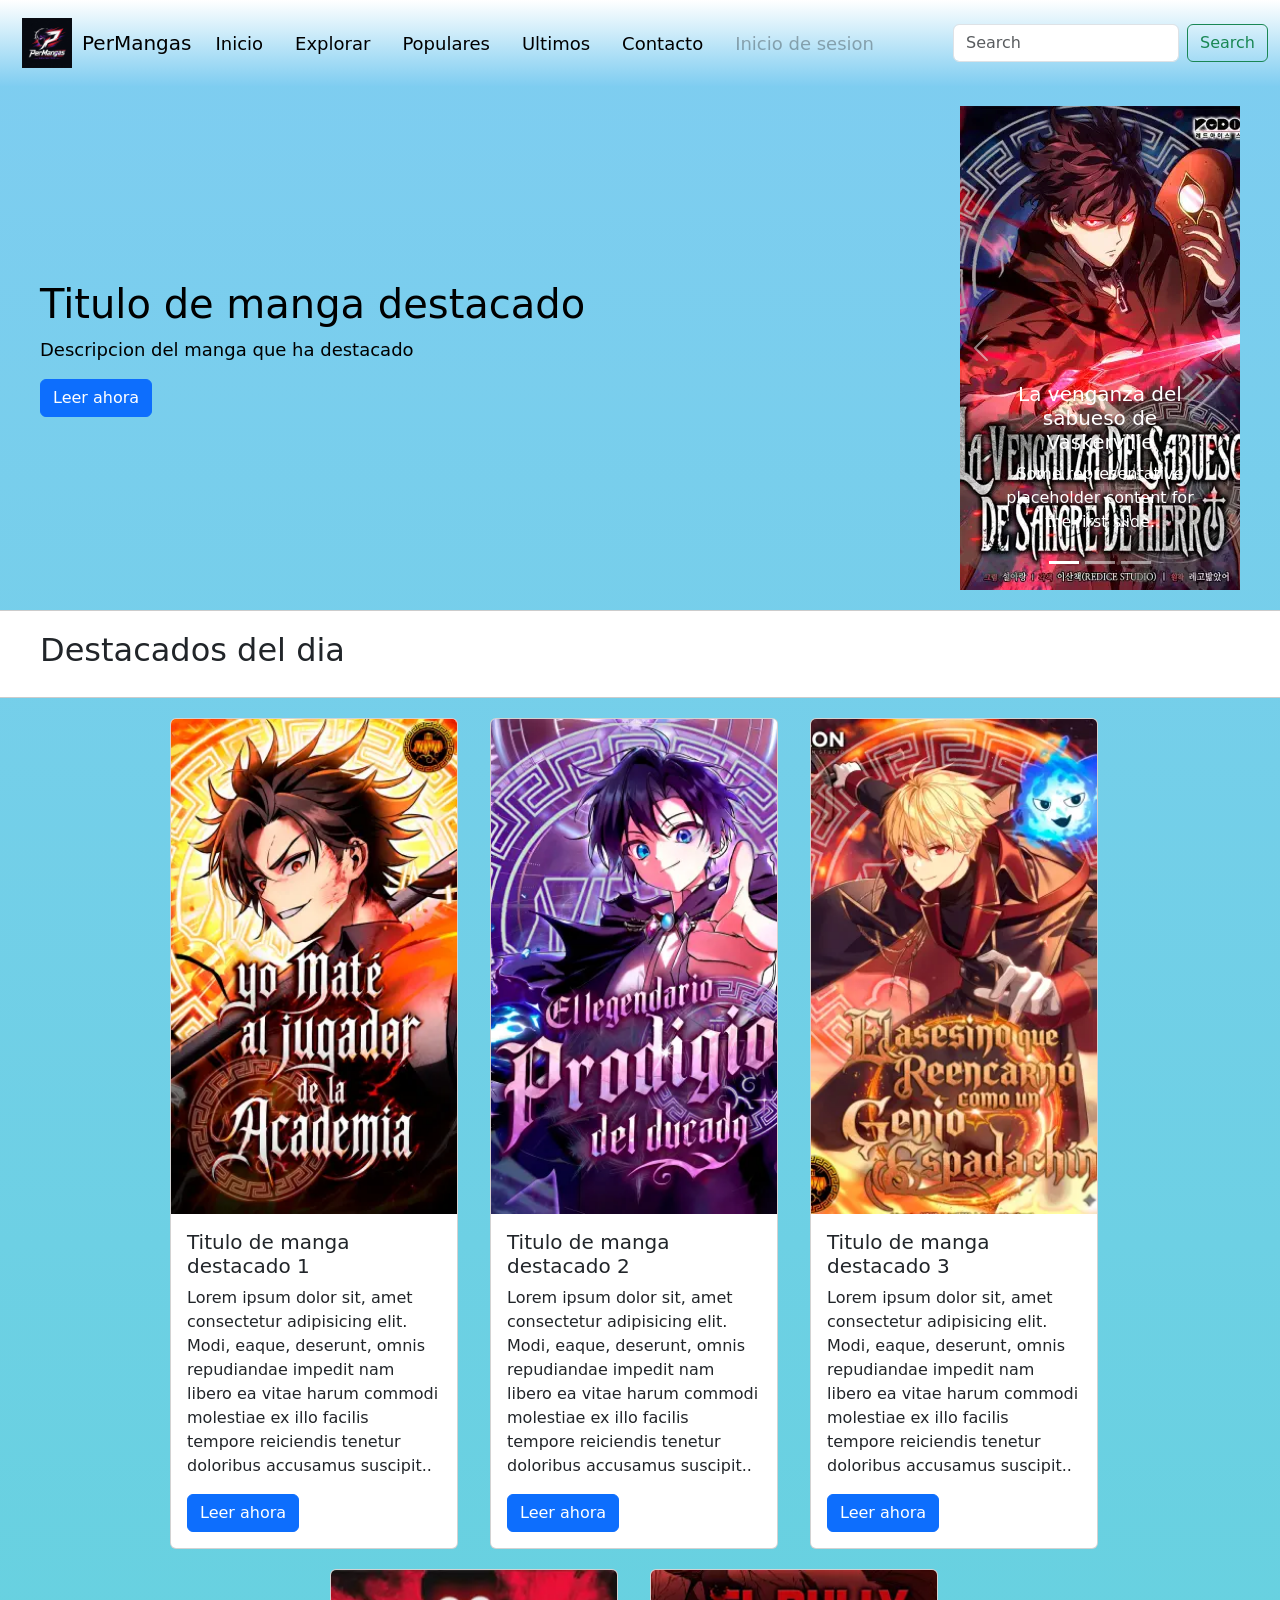
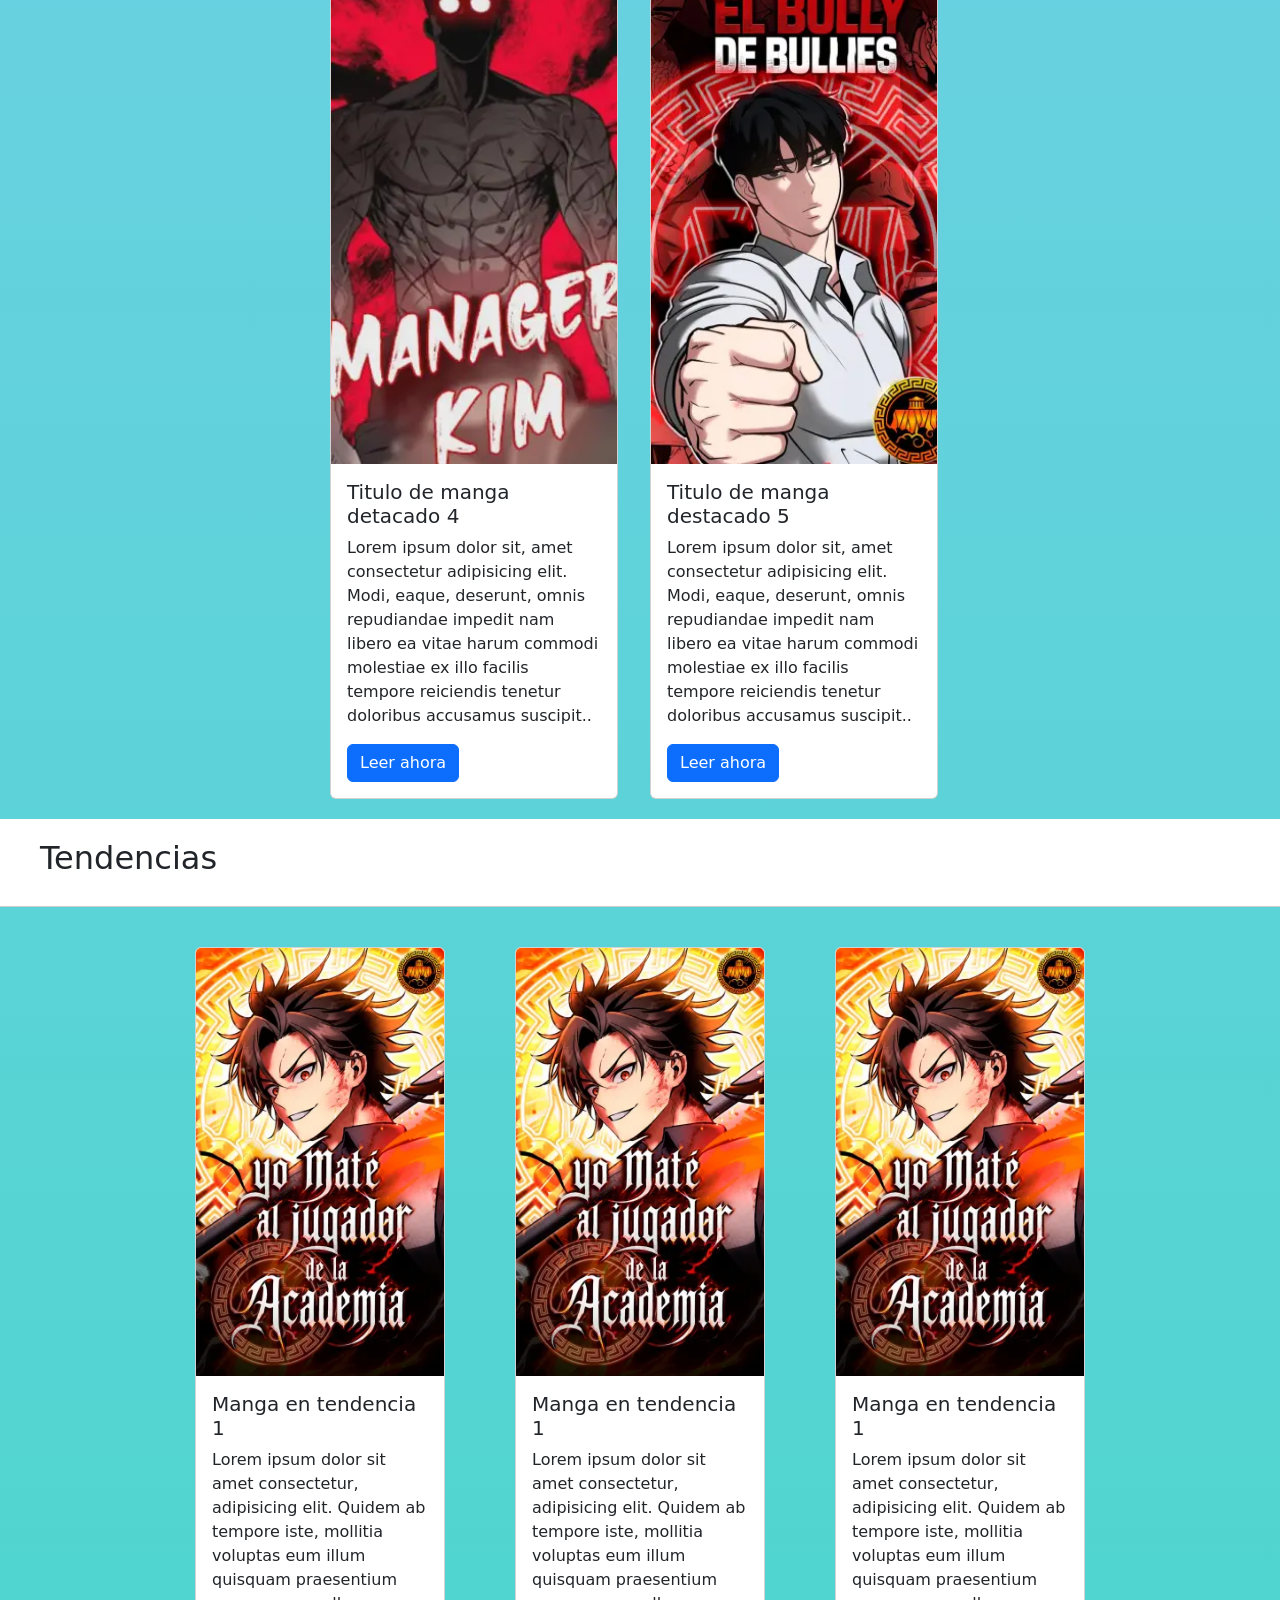
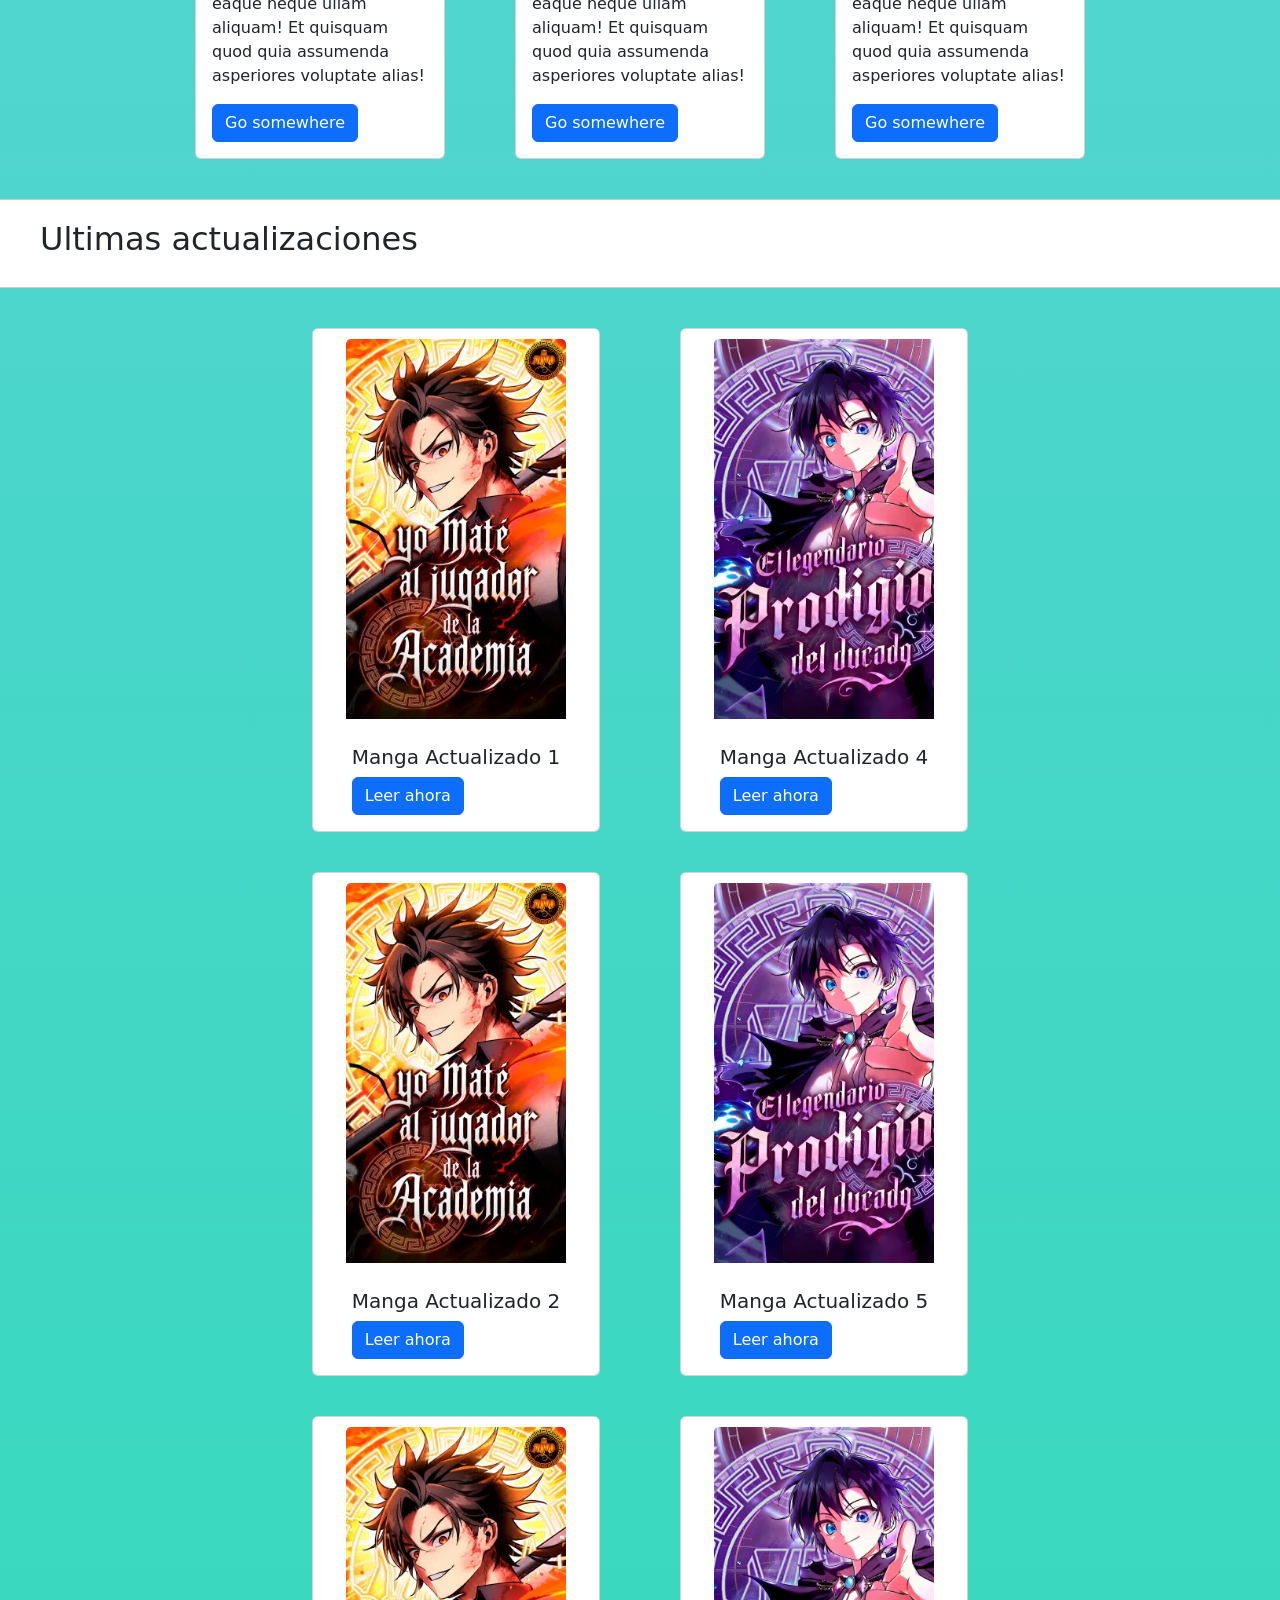
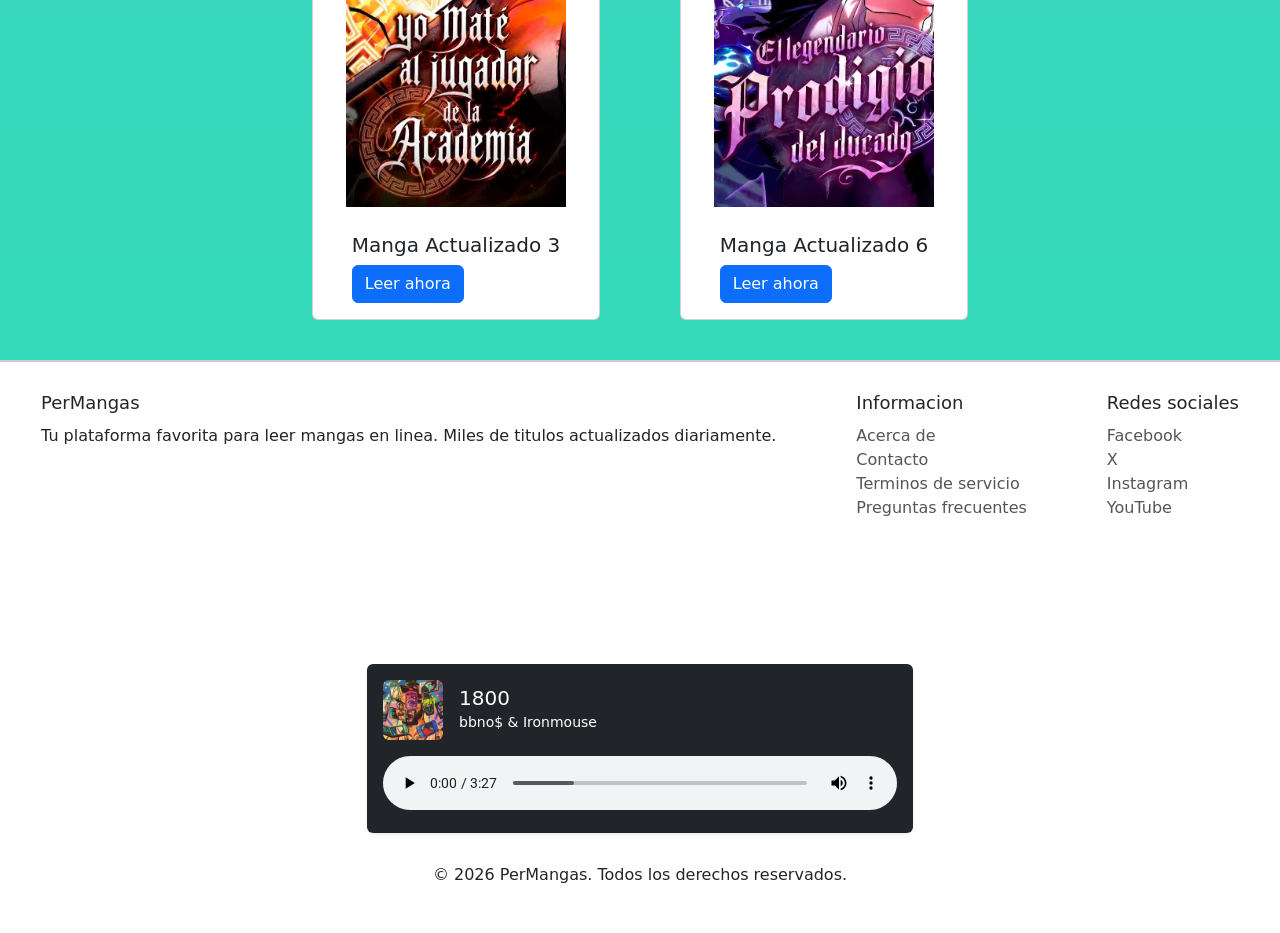
==== commit b316bb48: "initial commit" ====
--- a/index.html
+++ b/index.html
@@ -175,26 +175,6 @@
                 </div>
         </div>
     </article>
-    <article class="tarjeta-de-manga-destacado">
-        <div class="card" style="width: 18rem;">
-            <img src="imagenes/segundon.webp" class="card-img-top" alt="Imagen de manga destacado 6">
-                <div class="card-body">
-                    <h5 class="card-title">Titulo de manga destacado 6</h5>
-                        <p class="card-text">Lorem ipsum dolor sit, amet consectetur adipisicing elit. Modi, eaque, deserunt, omnis repudiandae impedit nam libero ea vitae harum commodi molestiae ex illo facilis tempore reiciendis tenetur doloribus accusamus suscipit..</p>
-                            <a href="#" class="btn btn-primary">Leer ahora</a>
-                </div>
-        </div>
-    </article>
-    <article class="tarjeta-de-manga-destacado">
-        <div class="card" style="width: 18rem;">
-            <img src="imagenes/vikir.webp" class="card-img-top" alt="Imagen de manga destacado 7">
-                <div class="card-body">
-                    <h5 class="card-title">Titulo de manga destacado 7</h5>
-                        <p class="card-text">Lorem ipsum dolor sit, amet consectetur adipisicing elit. Modi, eaque, deserunt, omnis repudiandae impedit nam libero ea vitae harum commodi molestiae ex illo facilis tempore reiciendis tenetur doloribus accusamus suscipit..</p>
-                            <a href="#" class="btn btn-primary">Leer ahora</a>
-                </div>
-        </div>
-    </article>
 </section>
 
 <section class="tendencias">
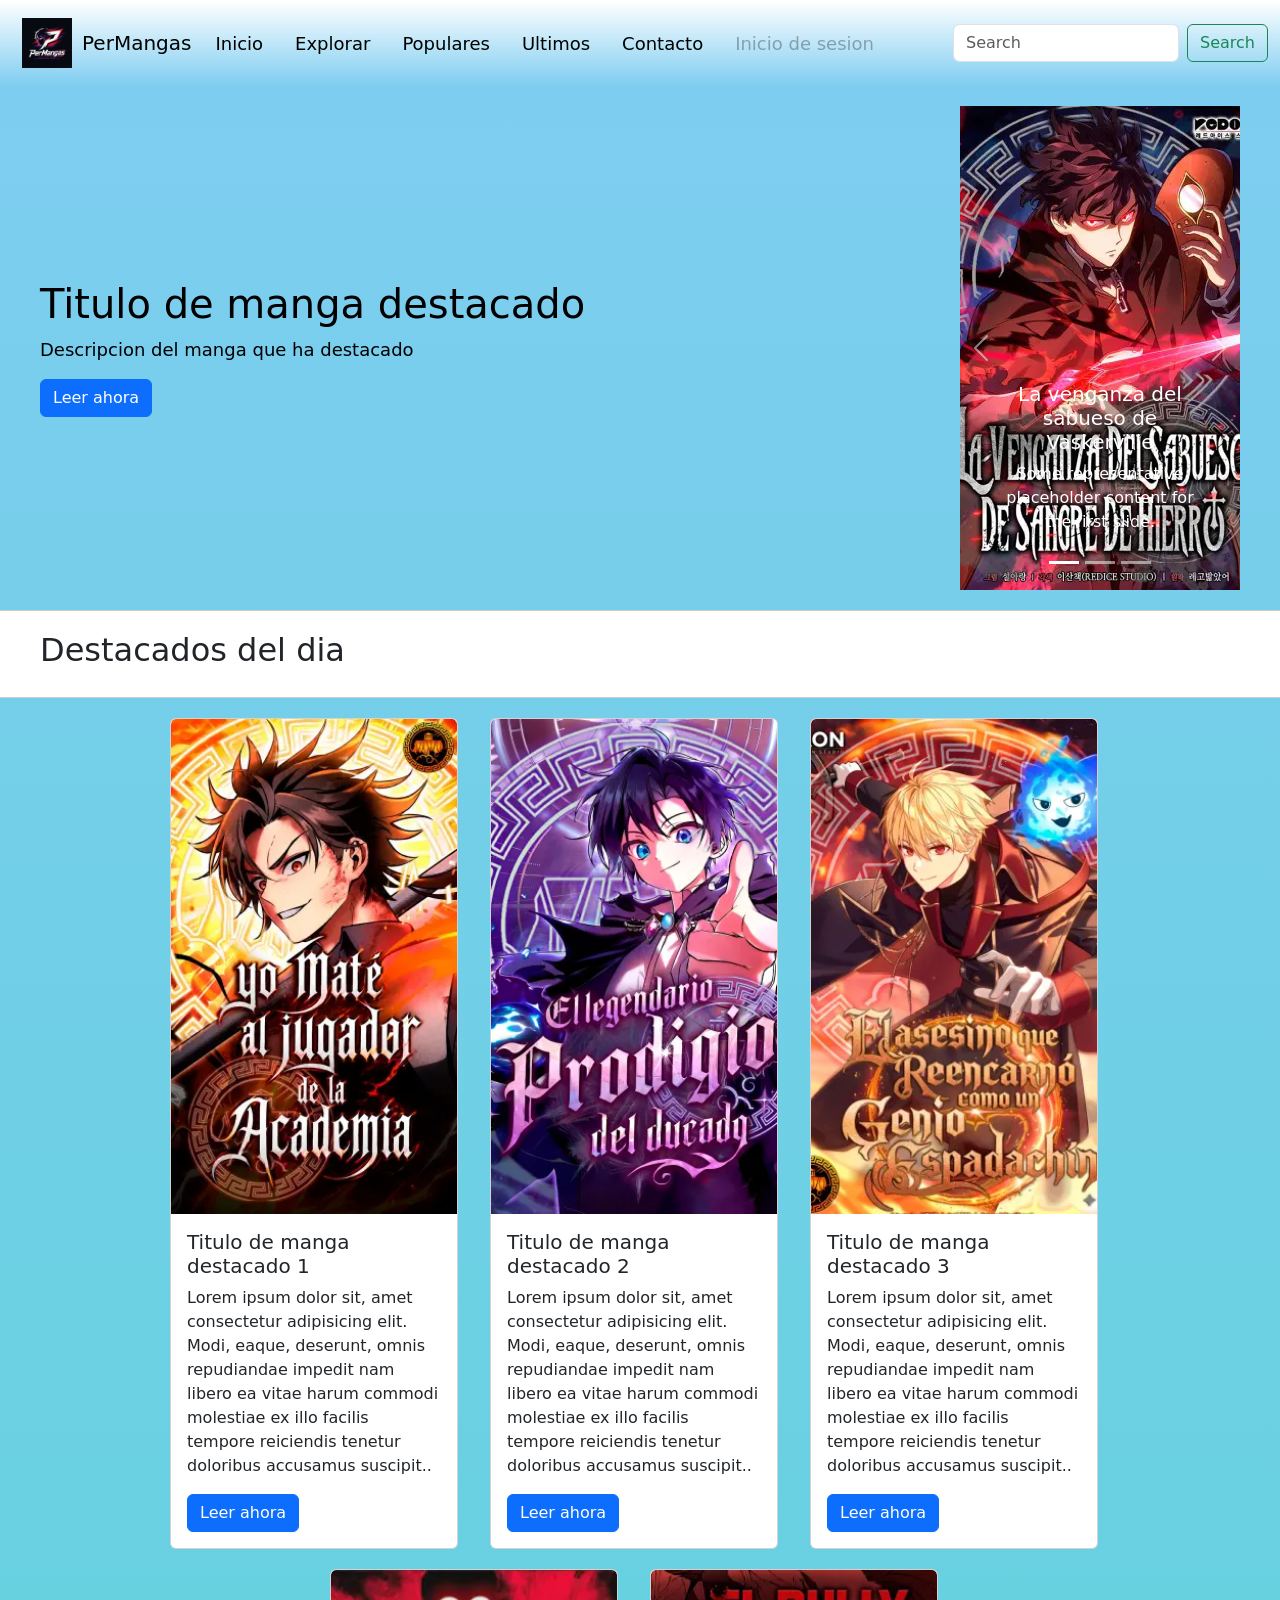
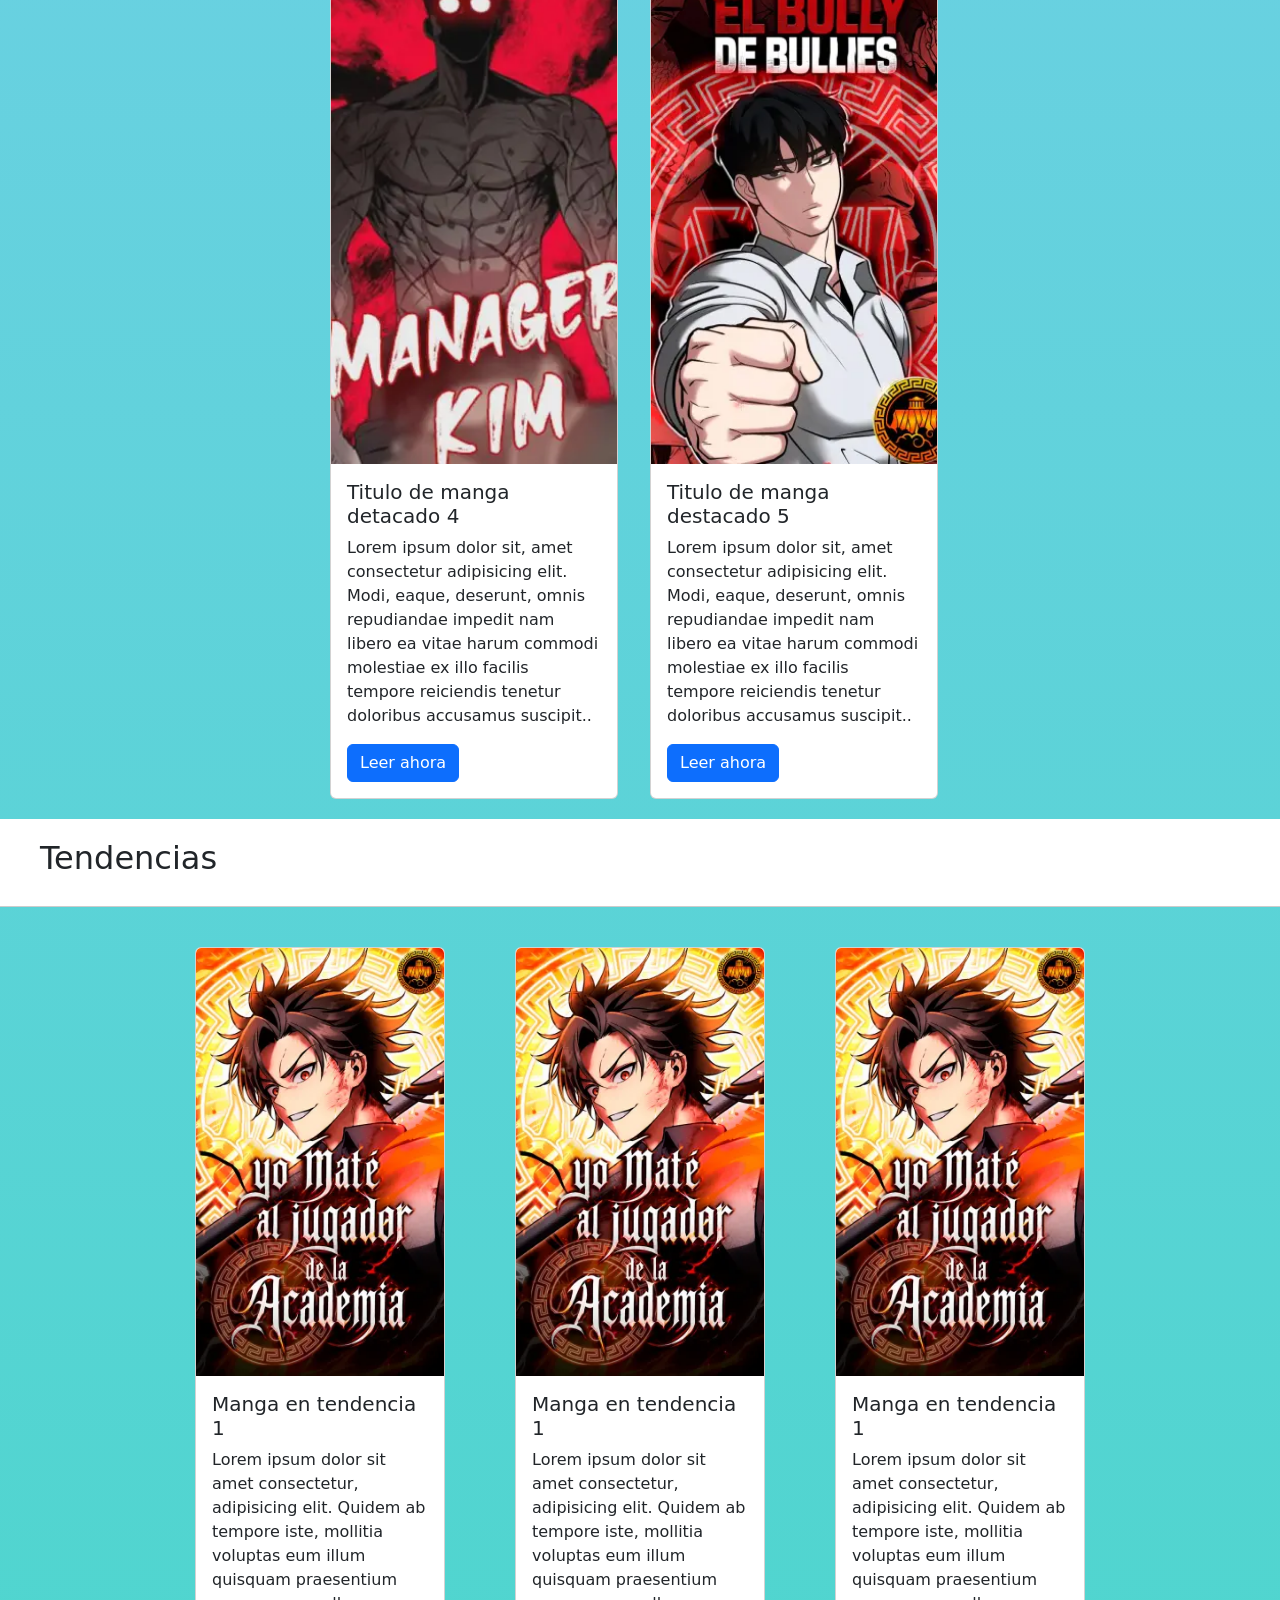
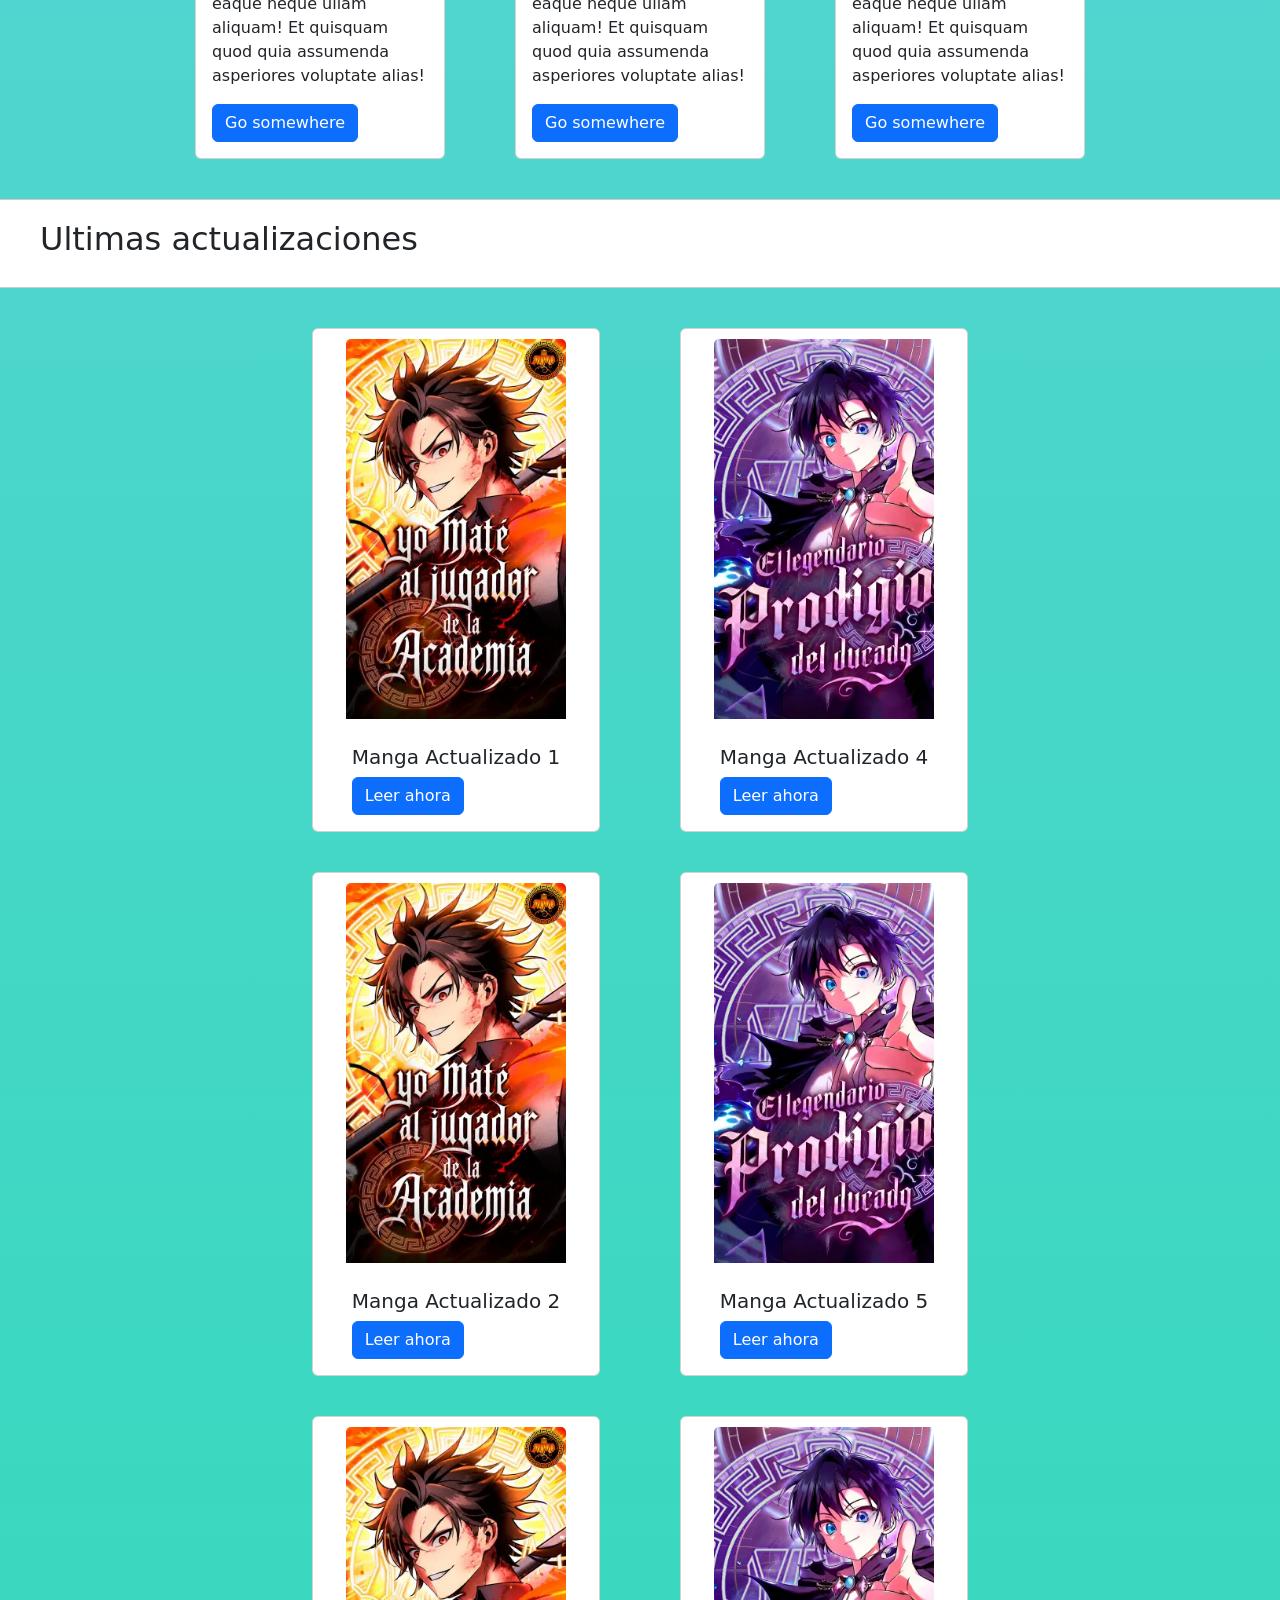
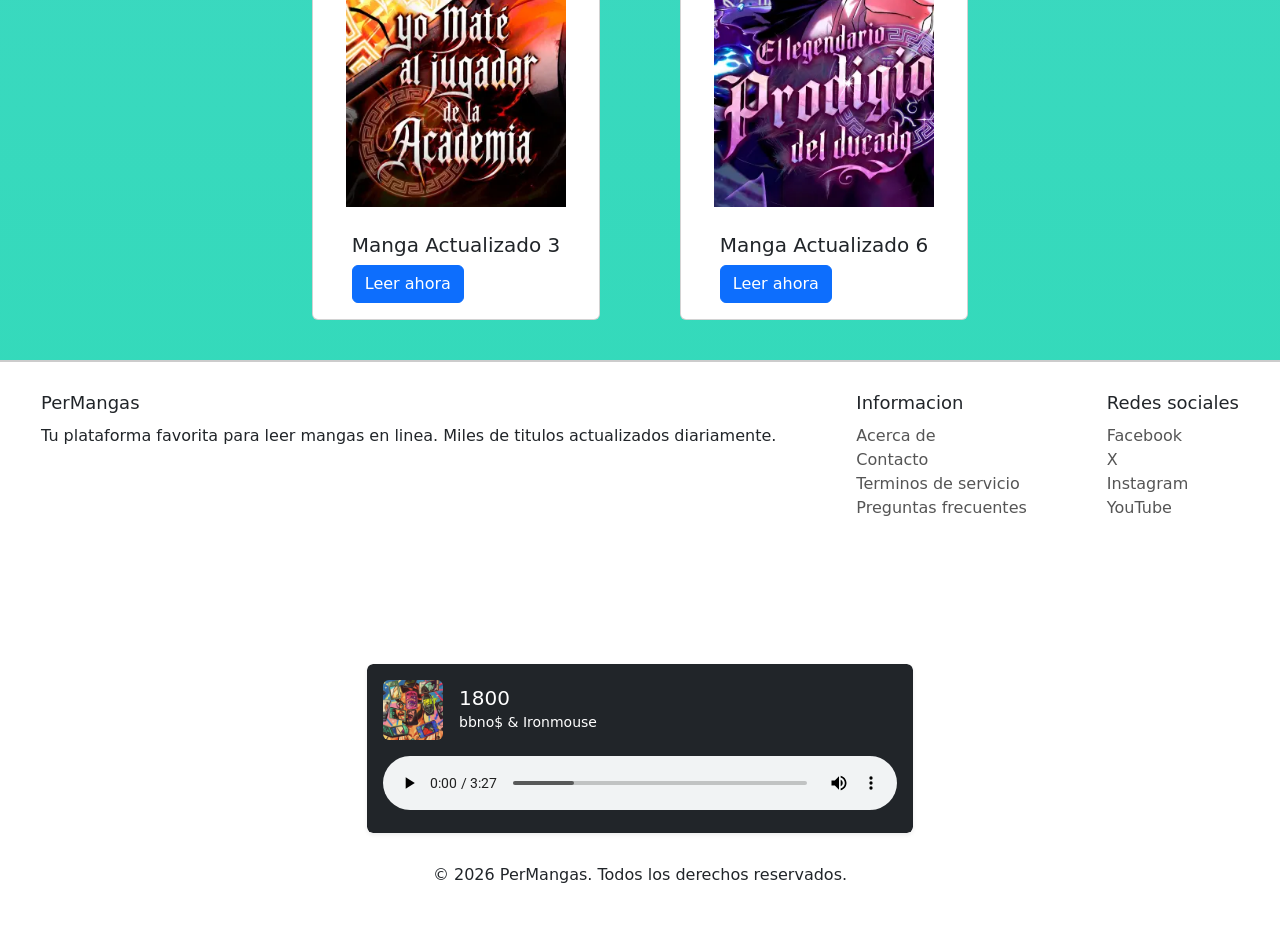
==== commit bb35bca7: "initial commit" ====
--- a/index.html
+++ b/index.html
@@ -19,7 +19,7 @@
                     <img src="imagenes/PerMangasLogo.jpeg" alt="Logo-de-la-pagina">
                 </a>
             </div>
-                <a class="navbar-brand" href="#">PerMangas</a>
+                <a class="navbar-brand" href="index.html">PerMangas</a>
                     <button class="navbar-toggler" type="button" data-bs-toggle="collapse" data-bs-target="#navbarSupportedContent" aria-controls="navbarSupportedContent" aria-expanded="false" aria-label="Toggle navigation">
                         <span class="navbar-toggler-icon"></span>
                     </button>
--- a/style/style.css
+++ b/style/style.css
@@ -556,4 +556,129 @@
   .contacto {
     padding: 16px;
   }
+}
+
+.card {
+  transition: transform 0.28s ease, box-shadow 0.28s ease;
+}
+
+.card:hover {
+  transform: translateY(-6px);
+  box-shadow: 0 14px 28px rgba(0, 0, 0, 0.14);
+}
+
+.card {
+  overflow: hidden;
+}
+
+.card .card-img-top {
+  transition: transform 0.35s ease;
+}
+
+.card:hover .card-img-top {
+  transform: scale(1.04);
+}
+
+.btn {
+  transition: transform 0.2s ease, box-shadow 0.25s ease, filter 0.25s ease;
+}
+
+.btn:hover {
+  transform: translateY(-2px);
+  box-shadow: 0 10px 18px rgba(0, 0, 0, 0.16);
+  filter: brightness(1.03);
+}
+
+.btn:active {
+  transform: translateY(0);
+  box-shadow: 0 4px 10px rgba(0, 0, 0, 0.12);
+}
+
+.navbar .nav-link,
+.footer a {
+  position: relative;
+}
+
+.navbar .nav-link::after,
+.footer a::after {
+  content: "";
+  position: absolute;
+  left: 0;
+  bottom: -2px;
+  width: 0%;
+  height: 2px;
+  background-color: currentColor;
+  transition: width 0.28s ease;
+}
+
+.navbar .nav-link:hover::after,
+.footer a:hover::after {
+  width: 100%;
+}
+
+input,
+select,
+textarea {
+  transition: border-color 0.22s ease, box-shadow 0.22s ease;
+}
+
+input:focus,
+select:focus,
+textarea:focus {
+  border-color: #6c63ff;
+  box-shadow: 0 0 0 3px rgba(108, 99, 255, 0.18);
+  outline: none;
+}
+
+.logo-de-pagina img {
+  transition: transform 0.25s ease;
+}
+
+.logo-de-pagina img:hover {
+  transform: scale(1.06);
+}
+
+@keyframes fadeUp {
+  from {
+    opacity: 0;
+    transform: translateY(14px);
+  }
+  to {
+    opacity: 1;
+    transform: translateY(0);
+  }
+}
+
+main section {
+  animation: fadeUp 0.55s ease both;
+}
+
+main section:nth-of-type(1) { animation-delay: 0.02s; }
+main section:nth-of-type(2) { animation-delay: 0.06s; }
+main section:nth-of-type(3) { animation-delay: 0.10s; }
+main section:nth-of-type(4) { animation-delay: 0.14s; }
+main section:nth-of-type(5) { animation-delay: 0.18s; }
+main section:nth-of-type(6) { animation-delay: 0.22s; }
+
+.calendario tbody tr,
+.calendario td,
+.calendario th {
+  transition: background-color 0.2s ease, color 0.2s ease;
+}
+
+.calendario tbody tr:hover td {
+  background-color: #f4f7ff;
+}
+
+.calendario td:hover {
+  background-color: #e9efff;
+}
+
+@media (prefers-reduced-motion: reduce) {
+  *,
+  *::before,
+  *::after {
+    animation: none !important;
+    transition: none !important;
+  }
 }
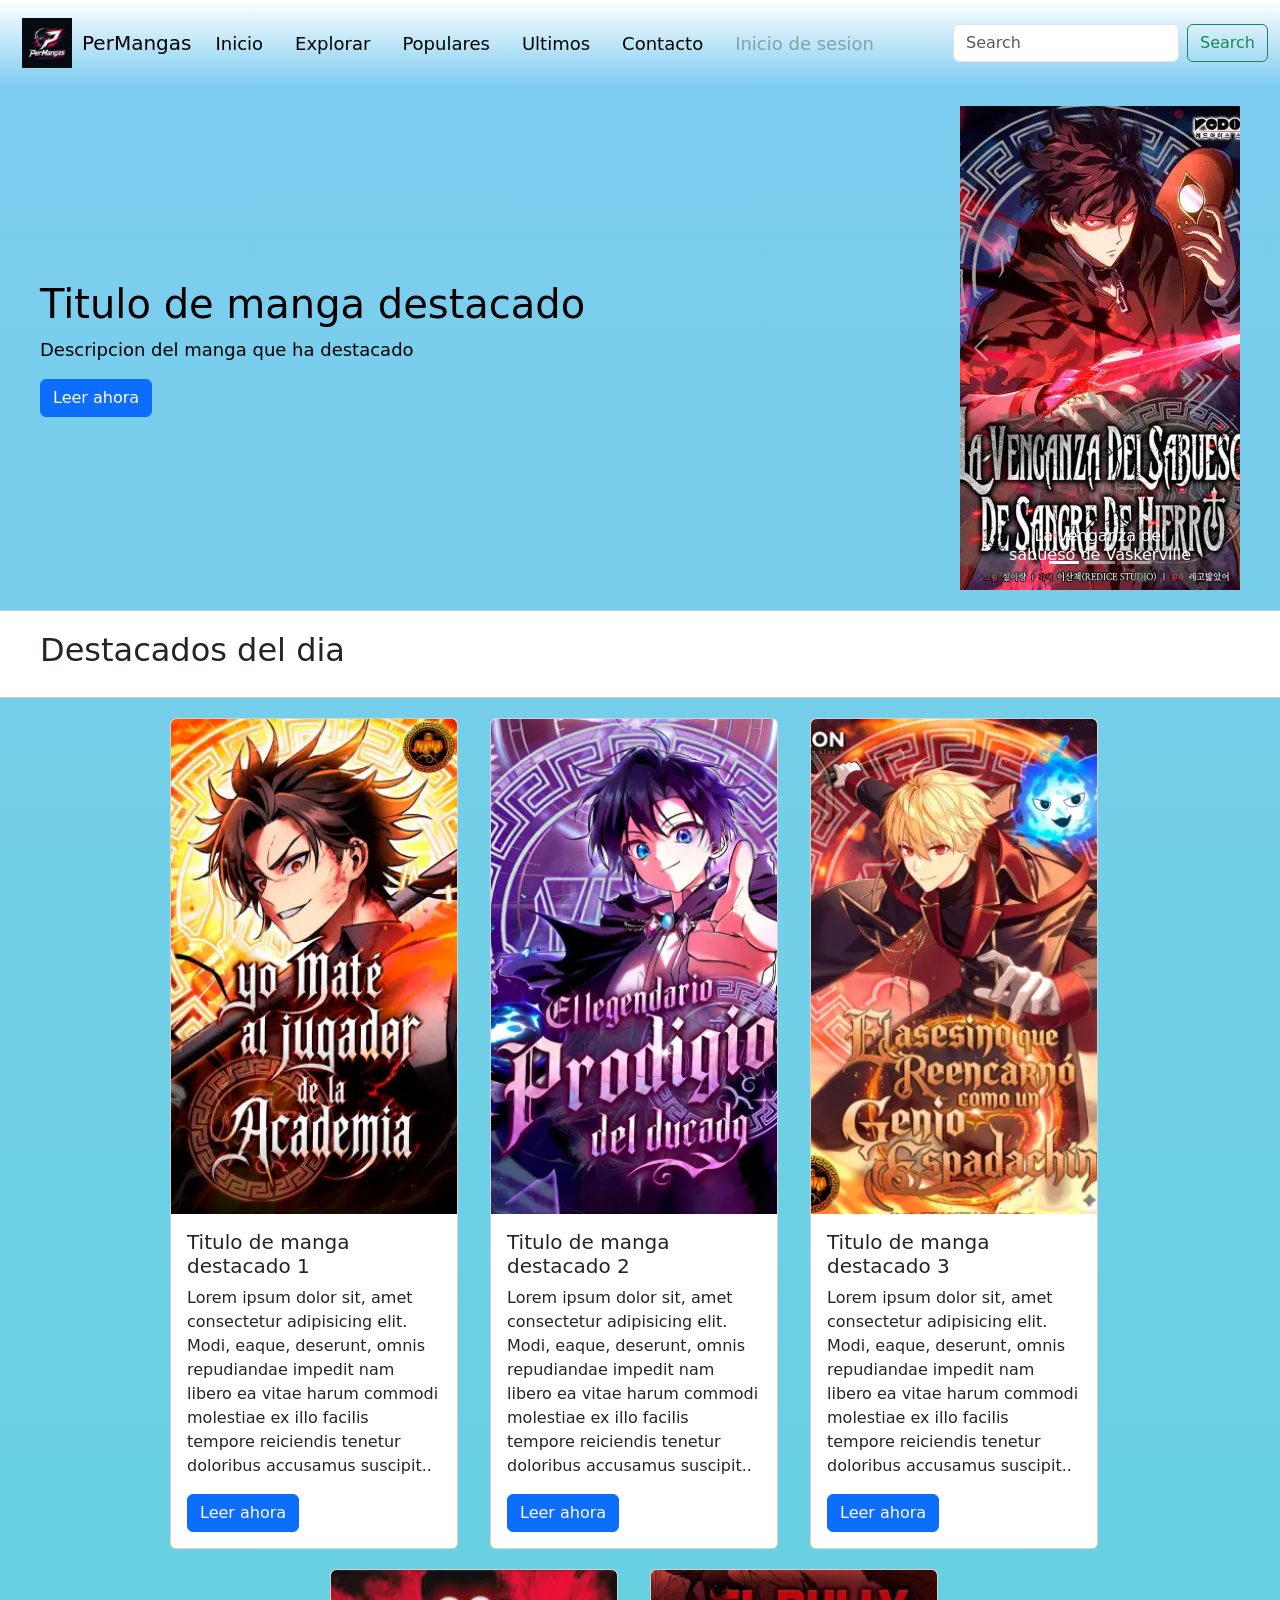
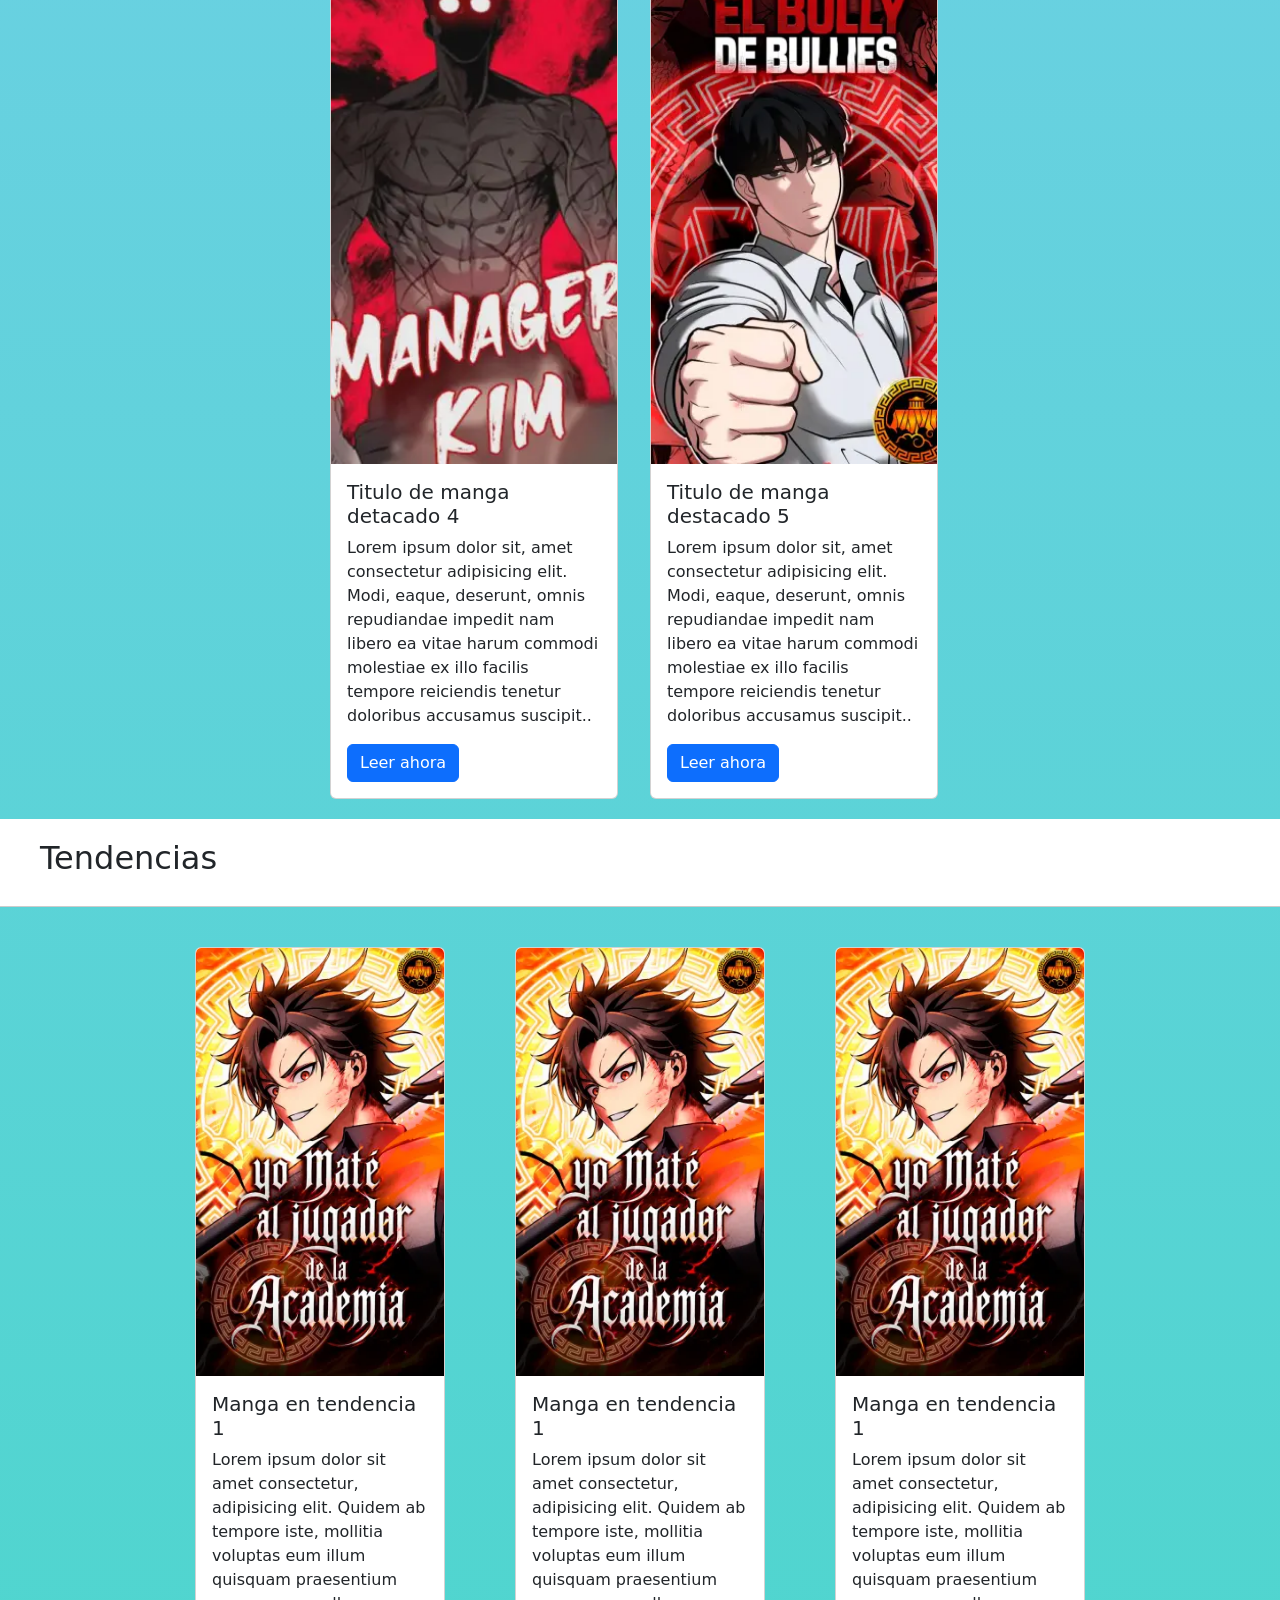
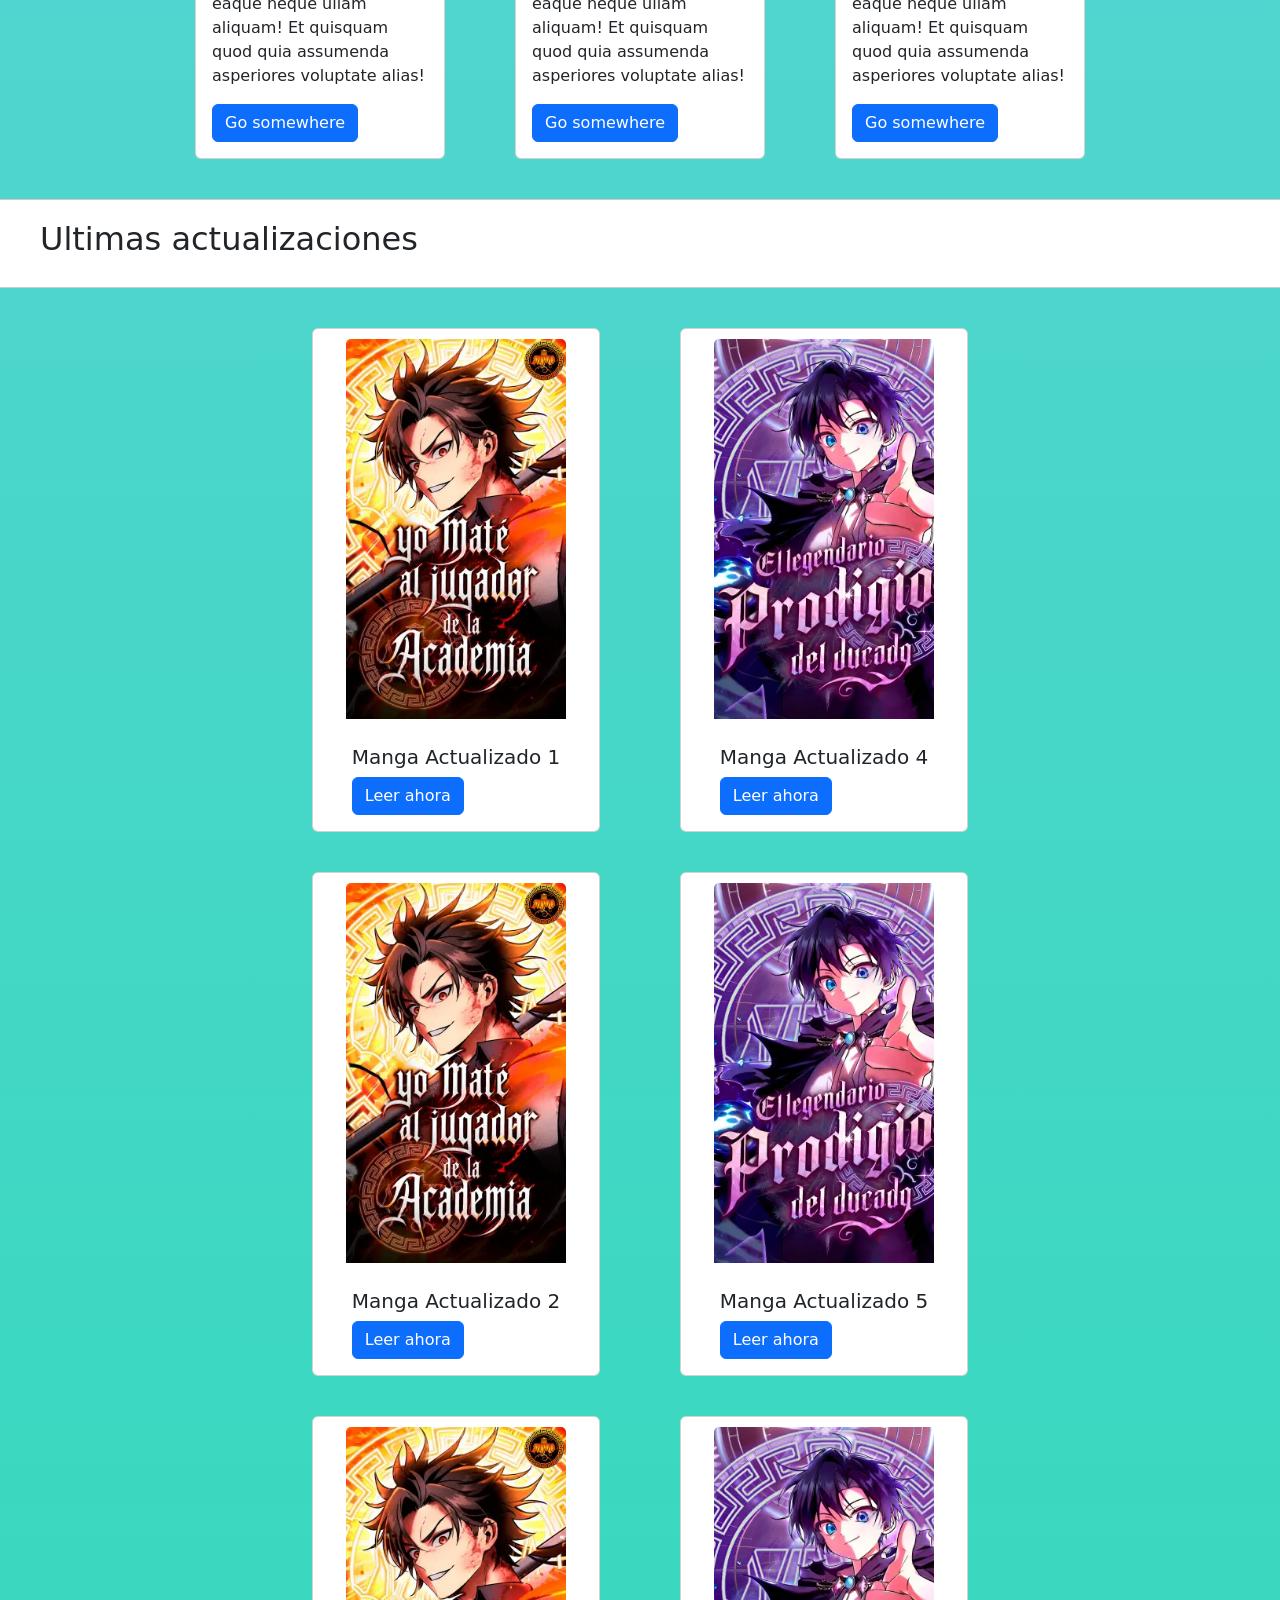
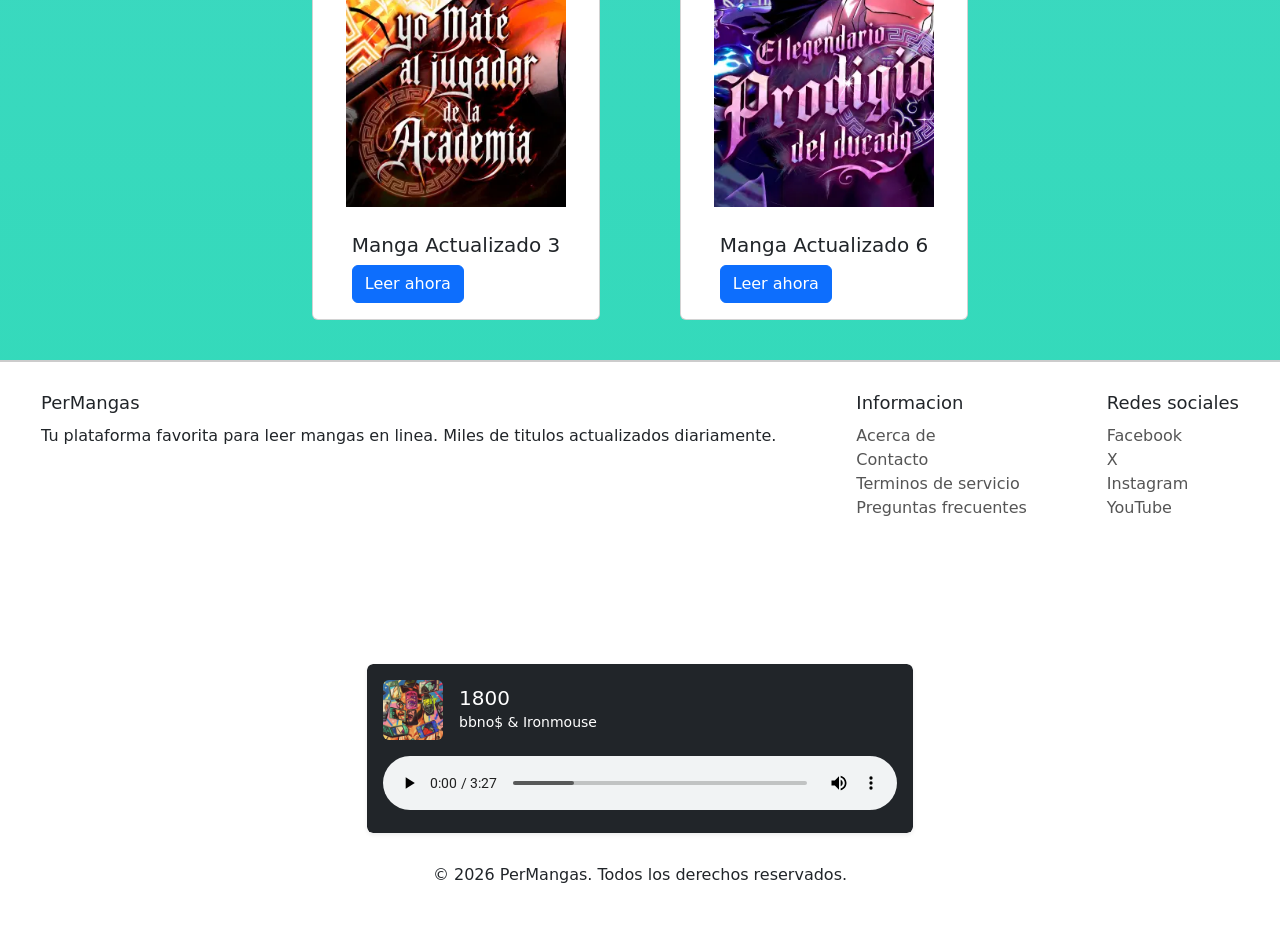
==== commit df985ce0: "initial commit" ====
--- a/index.html
+++ b/index.html
@@ -88,31 +88,28 @@
       <img src="imagenes/vikir.webp" class="d-block w-100" alt="...">
       <div class="carousel-caption d-none d-md-block">
         <h5>La venganza del sabueso de Vaskerville</h5>
-        <p>Some representative placeholder content for the first slide.</p>
       </div>
     </div>
     <div class="carousel-item">
       <img src="imagenes/corin-lotch.webp" class="d-block w-100" alt="...">
       <div class="carousel-caption d-none d-md-block">
         <h5>Yo maté al juagdor de la academia</h5>
-        <p>Some representative placeholder content for the second slide.</p>
       </div>
     </div>
     <div class="carousel-item">
       <img src="imagenes/dale.webp" class="d-block w-100" alt="...">
       <div class="carousel-caption d-none d-md-block">
         <h5>El legendario prodigio del ducado</h5>
-        <p>Some representative placeholder content for the third slide.</p>
       </div>
     </div>
   </div>
   <button class="carousel-control-prev" type="button" data-bs-target="#carouselExampleCaptions" data-bs-slide="prev">
     <span class="carousel-control-prev-icon" aria-hidden="true"></span>
-    <span class="visually-hidden">Previous</span>
+    <span class="visually-hidden">Anterior</span>
   </button>
   <button class="carousel-control-next" type="button" data-bs-target="#carouselExampleCaptions" data-bs-slide="next">
     <span class="carousel-control-next-icon" aria-hidden="true"></span>
-    <span class="visually-hidden">Next</span>
+    <span class="visually-hidden">Siguiente</span>
   </button>
 </div>
     </div>
--- a/style/style.css
+++ b/style/style.css
@@ -4,24 +4,24 @@
     font-optical-sizing: auto;
     font-style: normal;
     background: linear-gradient(to bottom, #7fcdf1, #2cdbb5);
-}
+    }
 
 header {
     font-size: 18px;
-}
+    }
 
 header nav {
     background: linear-gradient(to bottom, #ffffff, #7fcdf1);
-}
+    }
 
 .logo-de-pagina img {
     width: 50px;
     margin: 10px;
-}
+    }
 
 .btn-manga {
     margin-top: 10px;
-}
+    }
 
 .destacado {
     display: flex;
@@ -49,6 +49,19 @@
 .destacado-imagen img {
     width: 100%;
     max-width: 280px;
+}
+
+#carouselExampleCaptions .carousel-inner,
+#carouselExampleCaptions .carousel-item {
+    width: 100%;
+    }
+
+#carouselExampleCaptions .carousel-item img {
+    display: block;
+    width: 100%;
+    height: auto;
+    margin: 0 auto;
+    object-fit: contain;
 }
 
 .destacados-del-dia,
@@ -63,7 +76,7 @@
     padding: 20px 40px;
     border-bottom: 1px solid #ccc;
     background-color: #fff;
-}
+    }
 
 .mas-destacados {
     display: flex;
@@ -71,13 +84,13 @@
     gap: 20px;
     padding: 20px 40px;
     flex-wrap: wrap;
-}
+    }
 
 .tarjeta-de-manga-destacado {
     display: flex;
     flex-direction: column;
     width: 300px;
-}
+    }
 
 .mangas-en-tendencia {
     display: flex;
@@ -86,7 +99,7 @@
     flex-wrap: wrap;
     padding: 20px;
     border-bottom: 1px solid #ccc;
-}
+    }
 
 .tarjeta-de-manga-tendencia {
     display: flex;
@@ -94,7 +107,7 @@
     align-items: center;
     width: 250px;
     margin: 20px;
-}
+    }
 
 .mangas-actualizados,
 .mangas-populares {
@@ -103,7 +116,7 @@
     gap: 80px;
     padding: 40px;
     border-bottom: 1px solid #ccc;
-}
+    }
 
 .columna-1,
 .columna-2,
@@ -112,61 +125,61 @@
     display: flex;
     flex-direction: column;
     gap: 40px;
-}
+    }
 
 .tarjeta-de-manga-actualizado .card {
     display: flex;
     flex-direction: column;
     align-items: center;
-}
+    }
 
 .tarjeta-de-manga-actualizado .card-img-top {
     width: 100%;
     max-width: 220px;
     margin: 10px auto;
     display: block;
-}
+    }
 
 .footer {
     padding: 30px;
     background-color: #fff;
     border-top: 1px solid #ccc;
-}
+    }
 
 .footer a {
     color: #555;
     font-weight: normal;
     text-decoration: none;
-}
+    }
 
 .footer-contenido {
     display: flex;
     justify-content: center;
     gap: 80px;
     flex-wrap: wrap;
-}
+    }
 
 .footer h4 {
     font-weight: 500;
     font-size: 18px;
     margin: 0 0 10px;
-}
+    }
 
 .contenido-de-footer-1,
 .contenido-de-footer-2 {
     list-style: none;
     padding: 0;
-}
+    }
 
 .contenido-de-footer-1 a:hover,
 .contenido-de-footer-2 a:hover {
     color: aqua;
-}
+    }
 
 .copyright {
     text-align: center;
     margin-top: 30px;
-}
+    }
 
 .barra-de-filtros {
     display: flex;
@@ -176,7 +189,7 @@
     background-color: #fff;
     border-bottom: 1px solid #ccc;
     gap: 20px;
-}
+    }
 
 .filtros ul {
     display: flex;
@@ -185,13 +198,13 @@
     list-style: none;
     margin: 0;
     padding: 0;
-}
+    }
 
 .filtros li {
     display: flex;
     align-items: center;
     gap: 8px;
-}
+    }
 
 .titulo-del-genero h2,
 .titulo-descubrimiento h2,
@@ -200,7 +213,7 @@
     color: #000;
     margin: 0;
     padding: 20px 40px;
-}
+    }
 
 .populares ul {
     display: flex;
@@ -210,7 +223,7 @@
     border-bottom: 1px solid #ccc;
     list-style: none;
     margin: 0;
-}
+    }
 
 .descubrimiento {
     display: flex;
@@ -218,7 +231,7 @@
     gap: 60px;
     padding: 20px 40px;
     flex-wrap: wrap;
-}
+    }
 
 .columna-de-descubrimiento-1,
 .columna-de-descubrimiento-2,
@@ -227,14 +240,14 @@
     display: flex;
     flex-direction: column;
     gap: 40px;
-}
+    }
 
 .tarjeta-de-descubrimiento {
     display: flex;
     flex-direction: column;
     align-items: center;
     gap: 10px;
-}
+    }
 
 .barra-de-fechas nav ul {
     display: flex;
@@ -246,25 +259,25 @@
     border-bottom: 1px solid #ccc;
     list-style: none;
     margin: 0;
-}
+    }
 
 .calendario {
   padding: 40px;
   border-bottom: 1px solid #ccc;
-}
+    }
 
 .calendario h2 {
   margin-bottom: 20px;
   font-size: 40px;
   font-weight: 700;
-}
+    }
 
 .calendario table {
   width: 100%;
   border-collapse: collapse;
   table-layout: fixed;
   background: #fff;
-}
+    }
 
 .calendario th,
 .calendario td {
@@ -274,12 +287,12 @@
   vertical-align: middle;
   font-size: 30px;
   line-height: 1.2;
-}
+    }
 
 .calendario th {
   font-weight: 700;
   background-color: #f5f5f5;
-}
+    }
 
 .novelas-ligeras {
     display: flex;
@@ -289,29 +302,29 @@
     padding: 20px 40px;
     border-bottom: 1px solid #ccc;
     flex-wrap: wrap;
-}
+    }
 
 .tarjeta-de-novela {
     width: 300px;
     border-radius: 10px;
-}
+    }
 
 .portada-sobre-la-pagnia {
     padding: 40px;
     border-bottom: 1px solid #ccc;
     background-color: #fff;
-}
+    }
 
 .titulo-de-la-portada-sobre-la-pagina h2 {
     font-size: 36px;
     margin-bottom: 10px;
-}
+    }
 
 .titulo-de-la-portada-sobre-la-pagina h3 {
     font-size: 24px;
     font-weight: normal;
     color: #555;
-}
+    }
 
 .sobre-la-pagina {
     display: flex;
@@ -320,39 +333,39 @@
     gap: 40px;
     padding: 40px;
     border-bottom: 1px solid #ccc;
-}
+    }
 
 .texto-sobre-la-pagina {
     width: 70%;
-}
+    }
 
 .texto-sobre-la-pagina h2 {
     margin-bottom: 20px;
-}
+    }
 
 .texto-sobre-la-pagina p {
     line-height: 1.8;
     font-size: 18px;
-}
+    }
 
 .razon-de-la-pagina {
     width: 30%;
     border: 2px solid #ccc;
     padding: 20px;
     background-color: #fff;
-}
+    }
 
 .razon-de-la-pagina h2 {
     margin-bottom: 20px;
-}
+    }
 
 .razon-de-la-pagina ul {
     padding-left: 20px;
-}
+    }
 
 .razon-de-la-pagina li {
     margin-bottom: 10px;
-}
+    }
 
 .contacto {
     max-width: 900px;
@@ -360,43 +373,43 @@
     padding: 40px;
     border: 1px solid #ccc;
     background-color: #fff;
-}
+    }
 
 .contacto h2 {
     text-align: center;
     margin-bottom: 40px;
-}
+    }
 
 .informacion-contacto {
     display: flex;
     justify-content: space-between;
     gap: 40px;
     margin-bottom: 40px;
-}
+    }
 
 .tarjeta-contacto {
     flex: 1;
     border: 2px solid #555;
     padding: 20px;
-}
+    }
 
 .formulario-contacto {
     display: flex;
     flex-direction: column;
     gap: 30px;
-}
+    }
 
 .fila-formulario {
     display: flex;
     gap: 30px;
-}
+    }
 
 .grupo-input {
     display: flex;
     flex-direction: column;
     gap: 10px;
     flex: 1;
-}
+    }
 
 input,
 select,
@@ -404,254 +417,305 @@
     padding: 15px;
     border: 2px solid #555;
     font-size: 16px;
-}
+    }
 
 textarea {
     height: 250px;
     resize: none;
+    }
+
+#carouselExampleCaptions .carousel-caption {
+  left: 10%;
+  right: 10%;
+  bottom: 1rem;
+  padding: 0.4rem 0.6rem;
+  border-radius: 8px;
 }
 
+#carouselExampleCaptions .carousel-caption h5 {
+  margin: 0 0 .25rem 0;
+  line-height: 1.2;
+}
+
 @media (max-width: 1200px) {
-  .mangas-actualizados,
-  .mangas-populares,
-  .descubrimiento {
+.mangas-actualizados,
+.mangas-populares,
+.descubrimiento {
     gap: 24px;
     padding: 24px;
-  }
+    }
 
   .footer-contenido {
     gap: 32px;
-  }
-}
+    }
+        }
 
 @media (max-width: 992px) {
-  .destacado,
-  .sobre-la-pagina,
-  .barra-de-filtros,
-  .mangas-actualizados,
-  .mangas-populares,
-  .descubrimiento,
-  .informacion-contacto,
-  .fila-formulario {
+.destacado,
+.sobre-la-pagina,
+.barra-de-filtros,
+.mangas-actualizados,
+.mangas-populares,
+.descubrimiento,
+.informacion-contacto,
+.fila-formulario {
     flex-direction: column;
     align-items: stretch;
     gap: 20px;
-  }
-
-  .destacado-texto,
-  .texto-sobre-la-pagina,
-  .razon-de-la-pagina {
-    width: 100%;
-  }
-
-  .columna-1,
-  .columna-2,
-  .columna-de-actualizados-1,
-  .columna-de-actualizados-2,
-  .columna-de-descubrimiento-1,
-  .columna-de-descubrimiento-2,
-  .columna-de-descubrimiento-3,
-  .columna-de-descubrimiento-4 {
+    }
+
+.destacado-texto,
+.texto-sobre-la-pagina,
+.razon-de-la-pagina {
+    width: 100%;
+    }
+
+.columna-1,
+.columna-2,
+.columna-de-actualizados-1,
+.columna-de-actualizados-2,
+.columna-de-descubrimiento-1,
+.columna-de-descubrimiento-2,
+.columna-de-descubrimiento-3,
+.columna-de-descubrimiento-4 {
     width: 100%;
     gap: 20px;
-  }
-
-  .tarjeta-de-manga-destacado,
-  .tarjeta-de-manga-tendencia,
-  .tarjeta-de-novela,
-  .tarjeta-de-descubrimiento,
-  .tarjeta-de-manga-actualizado {
+    }
+
+.tarjeta-de-manga-destacado,
+.tarjeta-de-manga-tendencia,
+.tarjeta-de-novela,
+.tarjeta-de-descubrimiento,
+.tarjeta-de-manga-actualizado {
     width: 100%;
     max-width: 100%;
     margin: 0;
-  }
-
-  .tarjeta-de-manga-actualizado .card,
-  .tarjeta-de-manga-destacado .card,
-  .tarjeta-de-descubrimiento .card,
-  .tarjeta-de-novela .card {
+    }
+
+.tarjeta-de-manga-actualizado .card,
+.tarjeta-de-manga-destacado .card,
+.tarjeta-de-descubrimiento .card,
+.tarjeta-de-novela .card {
     width: 100% !important;
     max-width: 100%;
-  }
-
-  .tarjeta-de-manga-actualizado .card-img-top,
-  .tarjeta-de-manga-destacado .card-img-top,
-  .tarjeta-de-descubrimiento .card-img-top,
-  .tarjeta-de-novela .card-img-top,
-  .mangas-en-tendencia .card-img-top {
+    }
+
+.tarjeta-de-manga-actualizado .card-img-top,
+.tarjeta-de-manga-destacado .card-img-top,
+.tarjeta-de-descubrimiento .card-img-top,
+.tarjeta-de-novela .card-img-top,
+.mangas-en-tendencia .card-img-top {
     width: 100%;
     max-width: 100%;
     height: auto;
     object-fit: cover;
-  }
+    }
 
   .footer-contenido {
     gap: 20px;
-  }
-}
+    }
+        }
 
 @media (max-width: 768px) {
-  .destacado,
-  .destacados-del-dia,
-  .tendencias,
-  .ultimas-actualizaciones,
-  .explorar,
-  .portada-popular,
-  .portada-de-ultimos-agregados,
-  .titulo-de-portada-de-novela,
-  .barra-de-filtros,
-  .mas-destacados,
-  .mangas-en-tendencia,
-  .mangas-actualizados,
-  .mangas-populares,
-  .descubrimiento,
-  .novelas-ligeras,
-  .sobre-la-pagina,
-  .contacto {
+.destacado,
+.destacados-del-dia,
+.tendencias,
+.ultimas-actualizaciones,
+.explorar,
+.portada-popular,
+.portada-de-ultimos-agregados,
+.titulo-de-portada-de-novela,
+.barra-de-filtros,
+.mas-destacados,
+.mangas-en-tendencia,
+.mangas-actualizados,
+.mangas-populares,
+.descubrimiento,
+.novelas-ligeras,
+.sobre-la-pagina,
+.contacto {
     padding-left: 16px;
     padding-right: 16px;
-  }
-
-  .titulo-del-genero h2,
-  .titulo-descubrimiento h2,
-  .titulo-descubrimiento h3 {
+    }
+
+.titulo-del-genero h2,
+.titulo-descubrimiento h2,
+.titulo-descubrimiento h3 {
     padding-left: 16px;
     padding-right: 16px;
     font-size: 22px;
-  }
+    }
 
   .destacado-texto h2 {
     font-size: 28px;
-  }
-
-  .calendario {
+    }
+
+
+.calendario {
+    padding: 40px;
+    border-bottom: 1px solid #ccc;
+    }
+
+.calendario h2 {
+    margin-bottom: 20px;
+    font-size: 40px;
+    font-weight: 700;
+    }
+
+.calendario table {
+    width: 100%;
+    border-collapse: collapse;
+    table-layout: fixed;
+    background: #fff;
+    }
+
+.calendario th,
+.calendario td {
+    border: 2px solid #222;
+    padding: 14px 10px;
+    text-align: center;
+    vertical-align: middle;
+    font-size: 30px;
+    line-height: 1.2;
+    }
+
+.calendario th {
+    font-weight: 700;
+    background-color: #f5f5f5;
+    }
+        }
+
+  #carouselExampleCaptions .carousel-caption {
+    left: 10%;
+    right: 10%;
+    bottom: .9rem;
+    padding: .45rem .7rem;
+    }
+
+  #carouselExampleCaptions .carousel-caption h5 {
+    font-size: 1rem;
+    }
+
+  #carouselExampleCaptions .carousel-caption p {
+    font-size: .85rem;
+    }
+
+#carouselExampleCaptions .carousel-item img {
+    display: block;
+    width: 100%;
+    height: auto;
+    margin: 0 auto;     /* fuerza centrado de la imagen */
+    object-fit: contain;
+    }
+
+@media (max-width: 480px) {
+.calendario h2 {
+    font-size: 22px;
+    }
+
+.destacado-texto p {
+    font-size: 16px;
+    }
+
+.contacto {
     padding: 16px;
-    overflow-x: auto;
-  }
-
-  .calendario h2 {
-    font-size: 26px;
-  }
-
-  .calendario table {
-    min-width: 720px;
-  }
-
-  .calendario th,
-  .calendario td {
-    font-size: 18px;
-    padding: 8px;
-  }
-}
-
-@media (max-width: 480px) {
-  .calendario h2 {
-    font-size: 22px;
-  }
-
-  .destacado-texto p {
-    font-size: 16px;
-  }
-
-  .contacto {
-    padding: 16px;
-  }
-}
+    }
+        }
 
 .card {
-  transition: transform 0.28s ease, box-shadow 0.28s ease;
-}
+    transition: transform 0.28s ease, box-shadow 0.28s ease;
+    }
 
 .card:hover {
-  transform: translateY(-6px);
-  box-shadow: 0 14px 28px rgba(0, 0, 0, 0.14);
-}
+    transform: translateY(-6px);
+    box-shadow: 0 14px 28px rgba(0, 0, 0, 0.14);
+    }
 
 .card {
-  overflow: hidden;
-}
+    overflow: hidden;
+    }
 
 .card .card-img-top {
-  transition: transform 0.35s ease;
-}
+    transition: transform 0.35s ease;
+    }
 
 .card:hover .card-img-top {
-  transform: scale(1.04);
-}
+    transform: scale(1.04);
+    }
 
 .btn {
-  transition: transform 0.2s ease, box-shadow 0.25s ease, filter 0.25s ease;
-}
+    transition: transform 0.2s ease, box-shadow 0.25s ease, filter 0.25s ease;
+    }
 
 .btn:hover {
-  transform: translateY(-2px);
-  box-shadow: 0 10px 18px rgba(0, 0, 0, 0.16);
-  filter: brightness(1.03);
-}
+    transform: translateY(-2px);
+    box-shadow: 0 10px 18px rgba(0, 0, 0, 0.16);
+    filter: brightness(1.03);
+    }
 
 .btn:active {
-  transform: translateY(0);
-  box-shadow: 0 4px 10px rgba(0, 0, 0, 0.12);
-}
+    transform: translateY(0);
+    box-shadow: 0 4px 10px rgba(0, 0, 0, 0.12);
+    }
 
 .navbar .nav-link,
 .footer a {
-  position: relative;
-}
+    position: relative;
+    }
 
 .navbar .nav-link::after,
 .footer a::after {
-  content: "";
-  position: absolute;
-  left: 0;
-  bottom: -2px;
-  width: 0%;
-  height: 2px;
-  background-color: currentColor;
-  transition: width 0.28s ease;
-}
+    content: "";
+    position: absolute;
+    left: 0;
+    bottom: -2px;
+    width: 0%;
+    height: 2px;
+    background-color: currentColor;
+    transition: width 0.28s ease;
+    }
 
 .navbar .nav-link:hover::after,
 .footer a:hover::after {
-  width: 100%;
-}
+    width: 100%;
+    }
 
 input,
 select,
 textarea {
-  transition: border-color 0.22s ease, box-shadow 0.22s ease;
-}
+    transition: border-color 0.22s ease, box-shadow 0.22s ease;
+    }
 
 input:focus,
 select:focus,
 textarea:focus {
-  border-color: #6c63ff;
-  box-shadow: 0 0 0 3px rgba(108, 99, 255, 0.18);
-  outline: none;
-}
+    border-color: #6c63ff;
+    box-shadow: 0 0 0 3px rgba(108, 99, 255, 0.18);
+    outline: none;
+    }
 
 .logo-de-pagina img {
-  transition: transform 0.25s ease;
-}
+    transition: transform 0.25s ease;
+    }
 
 .logo-de-pagina img:hover {
-  transform: scale(1.06);
-}
+    transform: scale(1.06);
+    }
 
 @keyframes fadeUp {
-  from {
+    from {
     opacity: 0;
     transform: translateY(14px);
-  }
-  to {
+    }
+    to {
     opacity: 1;
     transform: translateY(0);
-  }
-}
+    }
+        }
 
 main section {
-  animation: fadeUp 0.55s ease both;
-}
+    animation: fadeUp 0.55s ease both;
+    }
 
 main section:nth-of-type(1) { animation-delay: 0.02s; }
 main section:nth-of-type(2) { animation-delay: 0.06s; }
@@ -663,16 +727,16 @@
 .calendario tbody tr,
 .calendario td,
 .calendario th {
-  transition: background-color 0.2s ease, color 0.2s ease;
-}
+    transition: background-color 0.2s ease, color 0.2s ease;
+    }
 
 .calendario tbody tr:hover td {
-  background-color: #f4f7ff;
-}
+    background-color: #f4f7ff;
+    }
 
 .calendario td:hover {
-  background-color: #e9efff;
-}
+    background-color: #e9efff;
+    }
 
 @media (prefers-reduced-motion: reduce) {
   *,
